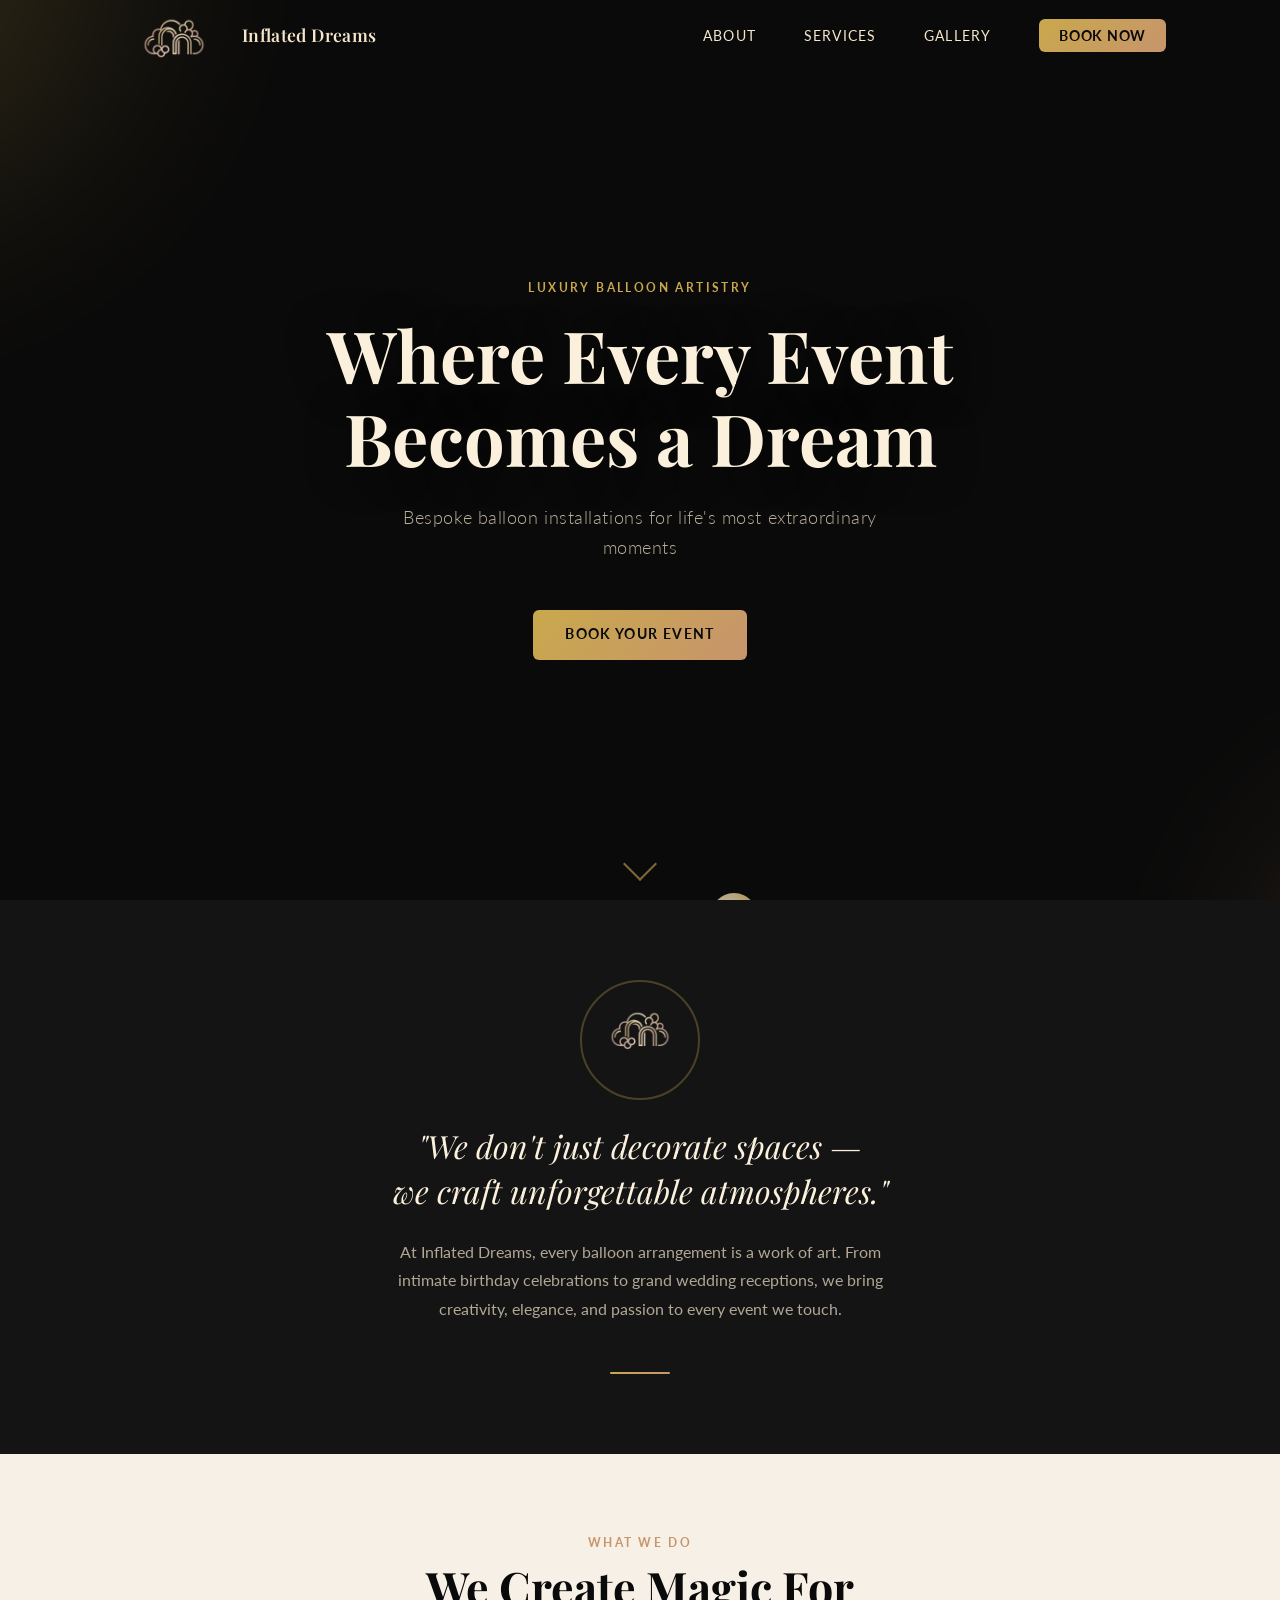
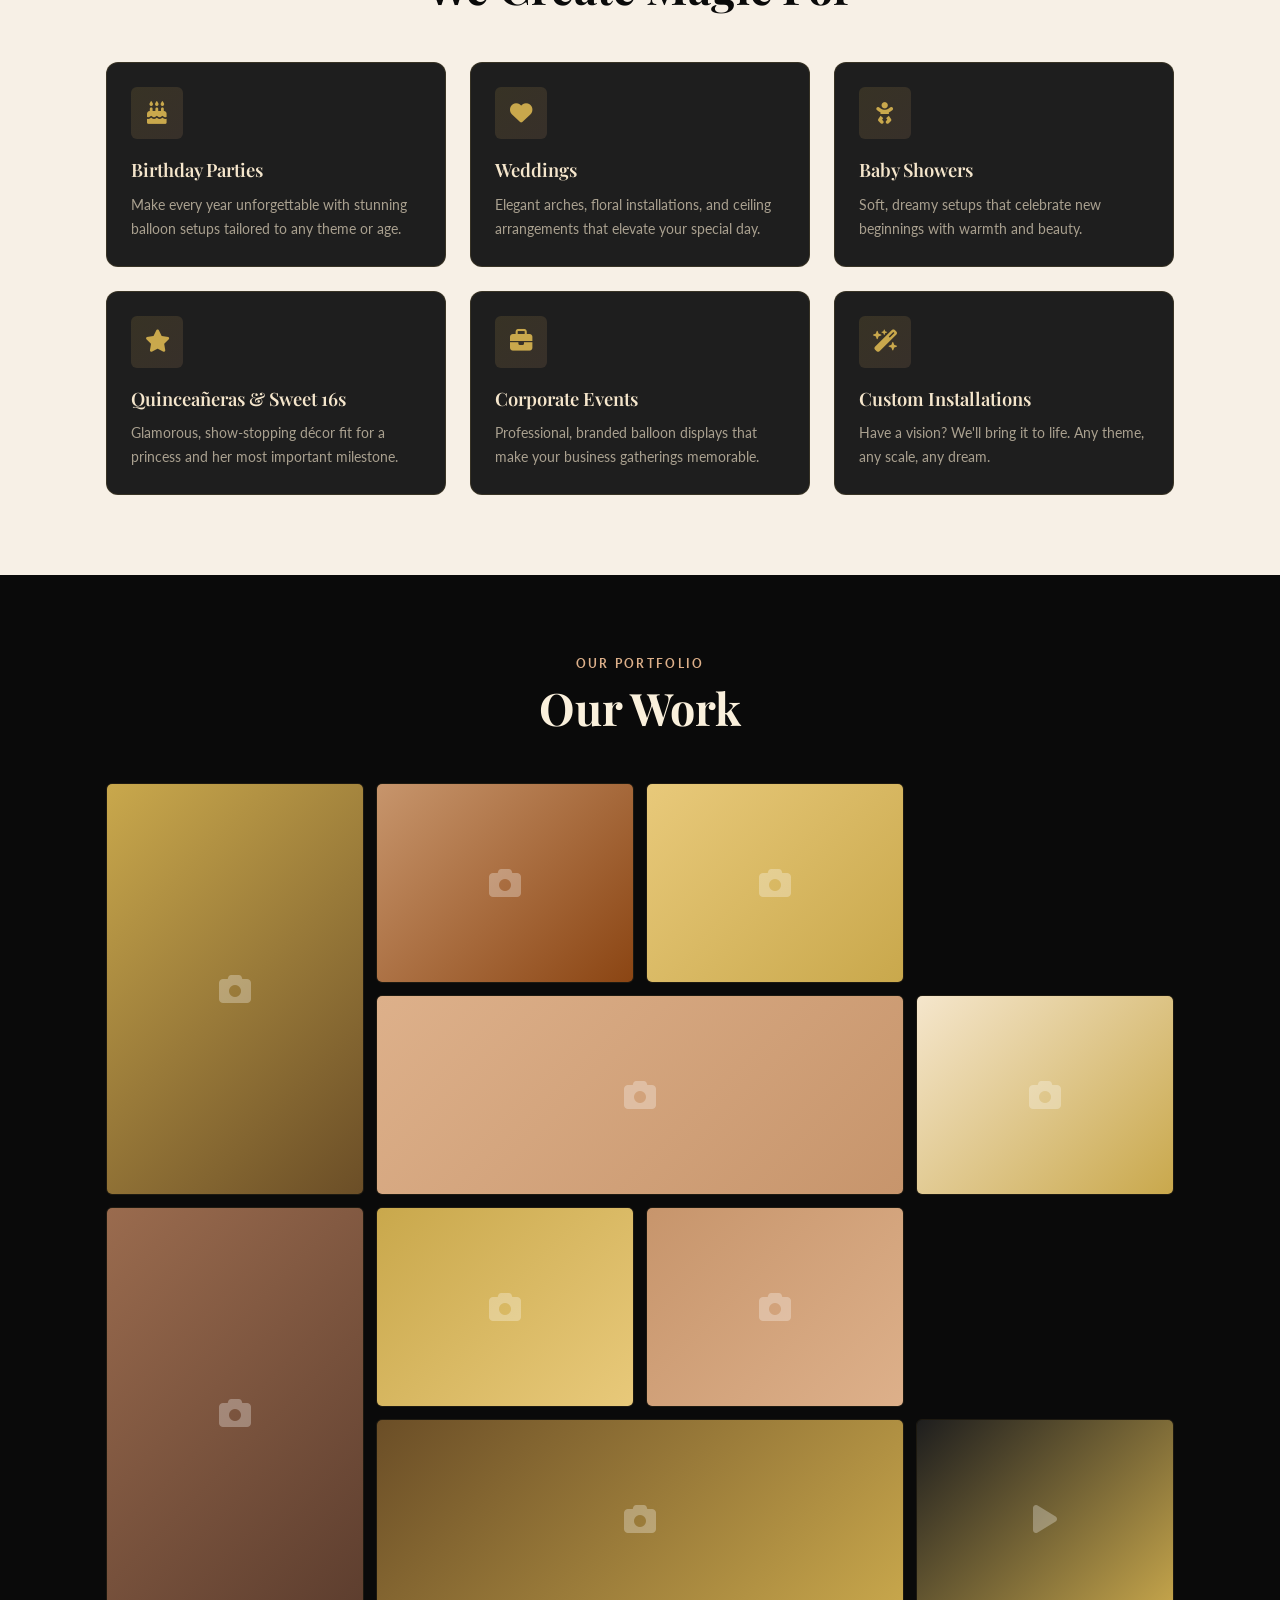
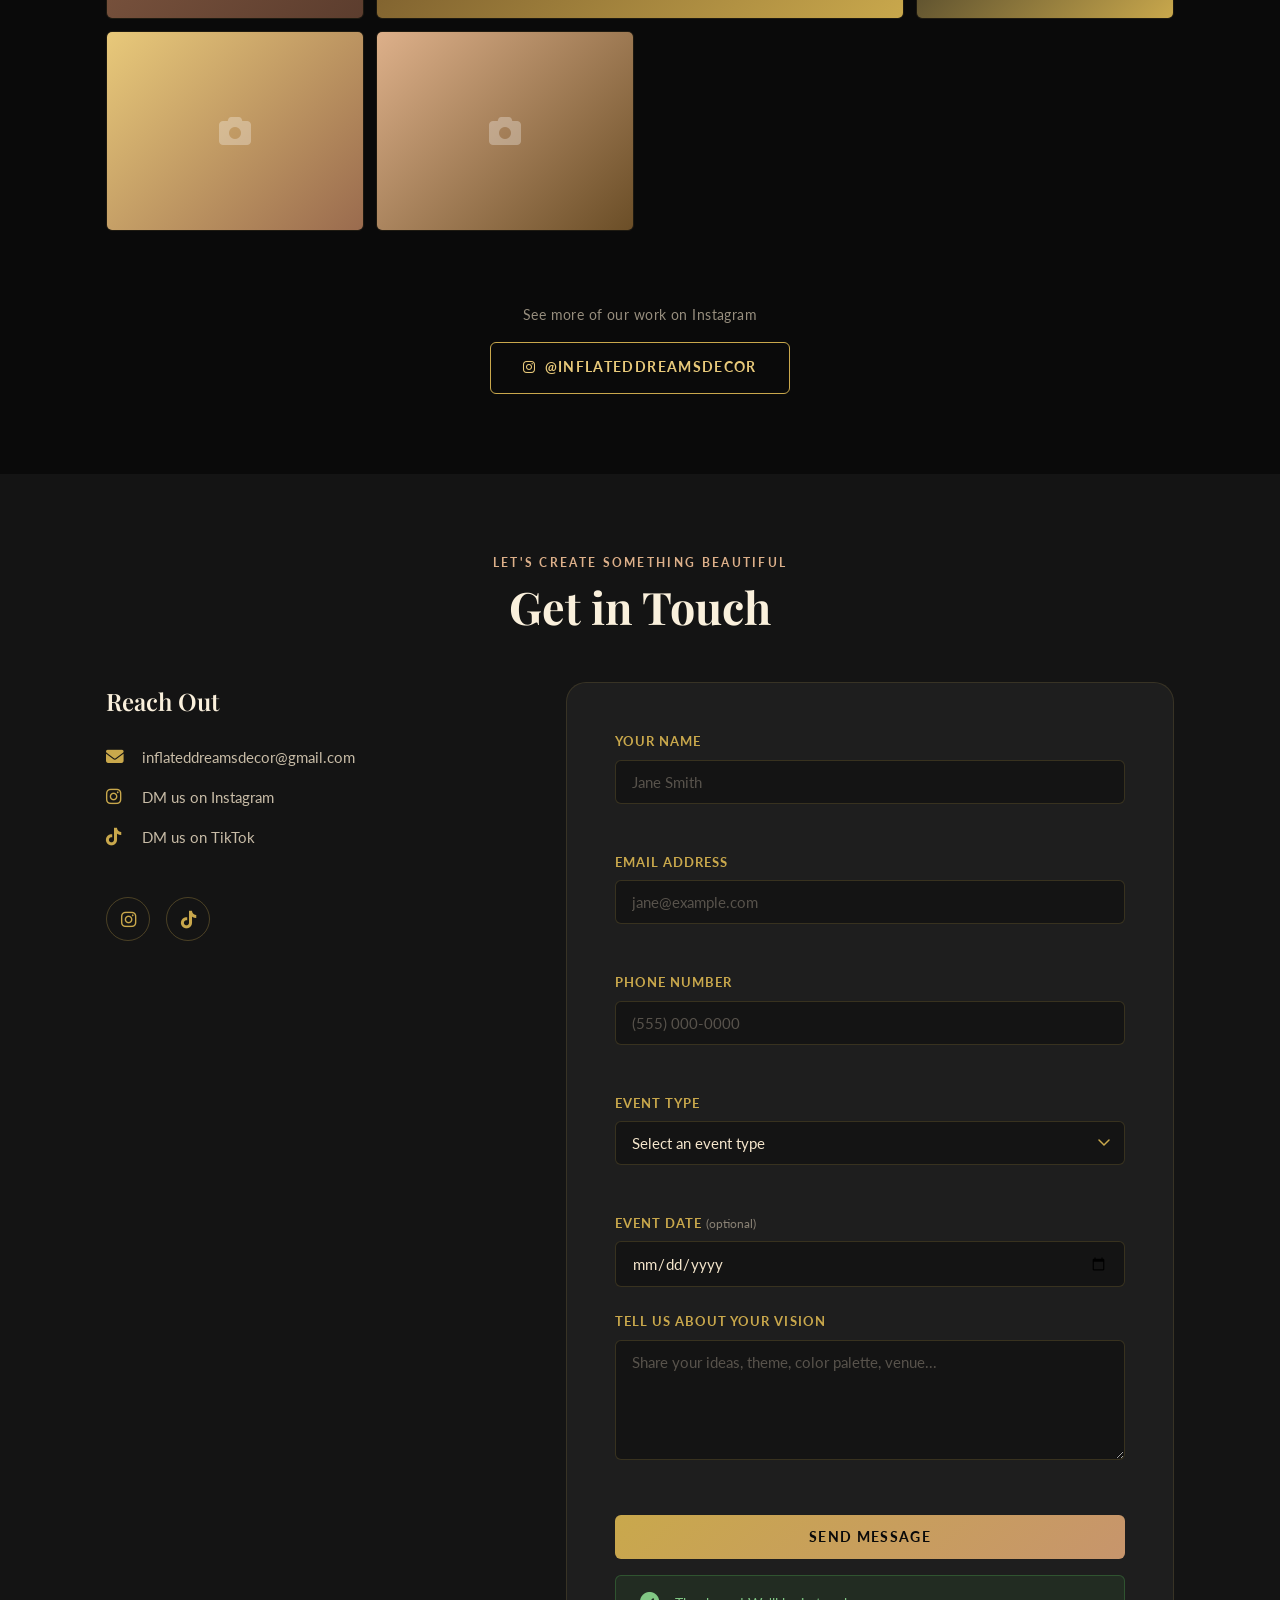
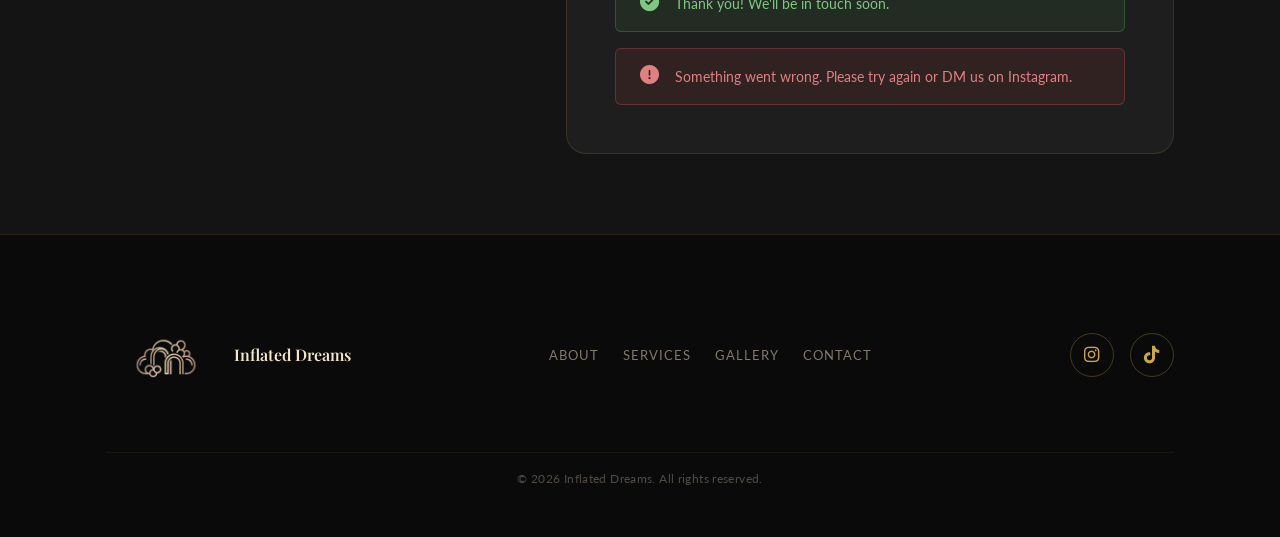
==== index.html @ 453d3d03 "inital commit" ====
<!DOCTYPE html>
<html lang="en">
<head>
  <meta charset="UTF-8" />
  <meta name="viewport" content="width=device-width, initial-scale=1.0" />
  <meta name="description" content="Inflated Dreams — Luxury balloon decorations for birthdays, weddings, baby showers, quinceañeras, and corporate events." />
  <title>Inflated Dreams | Luxury Balloon Decorations</title>

  <link rel="preconnect" href="https://fonts.googleapis.com" />
  <link rel="preconnect" href="https://fonts.gstatic.com" crossorigin />
  <link href="https://fonts.googleapis.com/css2?family=Playfair+Display:ital,wght@0,400;0,600;0,700;1,400;1,600&family=Lato:wght@300;400;700&display=swap" rel="stylesheet" />
  <link rel="stylesheet" href="https://cdnjs.cloudflare.com/ajax/libs/font-awesome/6.5.0/css/all.min.css" />
  <link rel="stylesheet" href="css/styles.css" />
</head>
<body>

  <a href="#main-content" class="skip-link">Skip to main content</a>

  <!-- ==================== NAVIGATION ==================== -->
  <header class="site-header" id="site-header" role="banner">
    <nav class="nav-container" aria-label="Main navigation">
      <a href="#hero" class="nav-logo" aria-label="Inflated Dreams — Home">
        <img src="images/logo.png" alt="Inflated Dreams logo" class="nav-logo-img" />
        <span class="nav-logo-text">Inflated Dreams</span>
      </a>
      <ul class="nav-links" role="list">
        <li><a href="#about" class="nav-link">About</a></li>
        <li><a href="#services" class="nav-link">Services</a></li>
        <li><a href="#gallery" class="nav-link">Gallery</a></li>
        <li><a href="#contact" class="nav-link nav-link--cta">Book Now</a></li>
      </ul>
      <button class="nav-hamburger" aria-label="Open menu" aria-expanded="false" aria-controls="mobile-menu">
        <span class="hamburger-line"></span>
        <span class="hamburger-line"></span>
        <span class="hamburger-line"></span>
      </button>
    </nav>

  </header>

  <main id="main-content">

    <!-- ==================== HERO ==================== -->
    <section class="hero" id="hero" aria-label="Welcome to Inflated Dreams">
      <div class="hero-parallax-layer" aria-hidden="true">
        <div class="hero-glow hero-glow--gold"></div>
        <div class="hero-glow hero-glow--rose"></div>
      </div>

      <div class="balloons-container" aria-hidden="true">
        <div class="balloon balloon--1">
          <svg viewBox="0 0 60 80" xmlns="http://www.w3.org/2000/svg" aria-hidden="true">
            <ellipse cx="30" cy="30" rx="26" ry="30" fill="url(#b1)" opacity="0.85"/>
            <path d="M30 60 Q32 68 30 76" stroke="#C9A84C" stroke-width="1.5" fill="none"/>
            <circle cx="30" cy="76" r="2" fill="#C9A84C" opacity="0.6"/>
            <defs><radialGradient id="b1" cx="35%" cy="30%"><stop offset="0%" stop-color="#E8C97A"/><stop offset="100%" stop-color="#C9A84C"/></radialGradient></defs>
          </svg>
        </div>
        <div class="balloon balloon--2">
          <svg viewBox="0 0 60 80" xmlns="http://www.w3.org/2000/svg" aria-hidden="true">
            <ellipse cx="30" cy="30" rx="26" ry="30" fill="url(#b2)" opacity="0.8"/>
            <path d="M30 60 Q32 68 30 76" stroke="#C7956C" stroke-width="1.5" fill="none"/>
            <circle cx="30" cy="76" r="2" fill="#C7956C" opacity="0.6"/>
            <defs><radialGradient id="b2" cx="35%" cy="30%"><stop offset="0%" stop-color="#DDB08A"/><stop offset="100%" stop-color="#C7956C"/></radialGradient></defs>
          </svg>
        </div>
        <div class="balloon balloon--3">
          <svg viewBox="0 0 60 80" xmlns="http://www.w3.org/2000/svg" aria-hidden="true">
            <ellipse cx="30" cy="30" rx="26" ry="30" fill="url(#b3)" opacity="0.75"/>
            <path d="M30 60 Q32 68 30 76" stroke="#F5E6CC" stroke-width="1.5" fill="none"/>
            <circle cx="30" cy="76" r="2" fill="#F5E6CC" opacity="0.6"/>
            <defs><radialGradient id="b3" cx="35%" cy="30%"><stop offset="0%" stop-color="#FAF0DC"/><stop offset="100%" stop-color="#E8C97A"/></radialGradient></defs>
          </svg>
        </div>
        <div class="balloon balloon--4">
          <svg viewBox="0 0 60 80" xmlns="http://www.w3.org/2000/svg" aria-hidden="true">
            <ellipse cx="30" cy="30" rx="26" ry="30" fill="url(#b4)" opacity="0.7"/>
            <path d="M30 60 Q32 68 30 76" stroke="#C9A84C" stroke-width="1.5" fill="none"/>
            <circle cx="30" cy="76" r="2" fill="#C9A84C" opacity="0.6"/>
            <defs><radialGradient id="b4" cx="35%" cy="30%"><stop offset="0%" stop-color="#C7956C"/><stop offset="100%" stop-color="#9A6B4E"/></radialGradient></defs>
          </svg>
        </div>
        <div class="balloon balloon--5">
          <svg viewBox="0 0 60 80" xmlns="http://www.w3.org/2000/svg" aria-hidden="true">
            <ellipse cx="30" cy="30" rx="26" ry="30" fill="url(#b5)" opacity="0.8"/>
            <path d="M30 60 Q32 68 30 76" stroke="#E8C97A" stroke-width="1.5" fill="none"/>
            <circle cx="30" cy="76" r="2" fill="#E8C97A" opacity="0.6"/>
            <defs><radialGradient id="b5" cx="35%" cy="30%"><stop offset="0%" stop-color="#F5E6CC"/><stop offset="100%" stop-color="#C9A84C"/></radialGradient></defs>
          </svg>
        </div>
      </div>

      <div class="hero-content">
        <p class="hero-eyebrow animate-on-scroll">Luxury Balloon Artistry</p>
        <h1 class="hero-headline animate-on-scroll">Where Every Event<br/>Becomes a Dream</h1>
        <p class="hero-subheadline animate-on-scroll">Bespoke balloon installations for life's most extraordinary moments</p>
        <a href="#contact" class="btn btn--primary animate-on-scroll">Book Your Event</a>
      </div>

      <div class="hero-scroll-indicator" aria-hidden="true">
        <div class="scroll-chevron"></div>
      </div>
    </section>

    <!-- ==================== ABOUT ==================== -->
    <section class="about" id="about" aria-label="About Inflated Dreams">
      <div class="container">
        <div class="about-logo-mark animate-on-scroll">
          <img src="images/logo.png" alt="Inflated Dreams logo mark" />
        </div>
        <p class="about-tagline animate-on-scroll">"We don't just decorate spaces —<br/>we craft unforgettable atmospheres."</p>
        <p class="about-description animate-on-scroll">
          At Inflated Dreams, every balloon arrangement is a work of art. From intimate birthday celebrations to grand wedding receptions, we bring creativity, elegance, and passion to every event we touch.
        </p>
        <div class="about-divider" aria-hidden="true"></div>
      </div>
    </section>

    <!-- ==================== SERVICES ==================== -->
    <section class="services" id="services" aria-label="Our services">
      <div class="container">
        <div class="section-header animate-on-scroll">
          <p class="section-eyebrow">What We Do</p>
          <h2 class="section-title">We Create Magic For</h2>
        </div>
        <div class="services-grid">
          <article class="service-card animate-on-scroll" style="--delay: 0ms">
            <div class="service-card-icon" aria-hidden="true">
              <i class="fa-solid fa-cake-candles"></i>
            </div>
            <h3 class="service-card-title">Birthday Parties</h3>
            <p class="service-card-desc">Make every year unforgettable with stunning balloon setups tailored to any theme or age.</p>
          </article>
          <article class="service-card animate-on-scroll" style="--delay: 80ms">
            <div class="service-card-icon" aria-hidden="true">
              <i class="fa-solid fa-heart"></i>
            </div>
            <h3 class="service-card-title">Weddings</h3>
            <p class="service-card-desc">Elegant arches, floral installations, and ceiling arrangements that elevate your special day.</p>
          </article>
          <article class="service-card animate-on-scroll" style="--delay: 160ms">
            <div class="service-card-icon" aria-hidden="true">
              <i class="fa-solid fa-baby"></i>
            </div>
            <h3 class="service-card-title">Baby Showers</h3>
            <p class="service-card-desc">Soft, dreamy setups that celebrate new beginnings with warmth and beauty.</p>
          </article>
          <article class="service-card animate-on-scroll" style="--delay: 240ms">
            <div class="service-card-icon" aria-hidden="true">
              <i class="fa-solid fa-star"></i>
            </div>
            <h3 class="service-card-title">Quinceañeras & Sweet 16s</h3>
            <p class="service-card-desc">Glamorous, show-stopping décor fit for a princess and her most important milestone.</p>
          </article>
          <article class="service-card animate-on-scroll" style="--delay: 320ms">
            <div class="service-card-icon" aria-hidden="true">
              <i class="fa-solid fa-briefcase"></i>
            </div>
            <h3 class="service-card-title">Corporate Events</h3>
            <p class="service-card-desc">Professional, branded balloon displays that make your business gatherings memorable.</p>
          </article>
          <article class="service-card animate-on-scroll" style="--delay: 400ms">
            <div class="service-card-icon" aria-hidden="true">
              <i class="fa-solid fa-wand-magic-sparkles"></i>
            </div>
            <h3 class="service-card-title">Custom Installations</h3>
            <p class="service-card-desc">Have a vision? We'll bring it to life. Any theme, any scale, any dream.</p>
          </article>
        </div>
      </div>
    </section>

    <!-- ==================== GALLERY ==================== -->
    <section class="gallery" id="gallery" aria-label="Our work gallery">
      <div class="container">
        <div class="section-header animate-on-scroll">
          <p class="section-eyebrow section-eyebrow--light">Our Portfolio</p>
          <h2 class="section-title section-title--light">Our Work</h2>
        </div>
        <div class="gallery-grid" role="list" aria-label="Gallery of our work">

          <button class="gallery-item gallery-item--tall" role="listitem" aria-label="Gallery photo 1" data-index="0">
            <div class="gallery-placeholder" style="--ph-color1: #C9A84C; --ph-color2: #6B4E27;">
              <i class="fa-solid fa-camera" aria-hidden="true"></i>
            </div>
          </button>

          <button class="gallery-item" role="listitem" aria-label="Gallery photo 2" data-index="1">
            <div class="gallery-placeholder" style="--ph-color1: #C7956C; --ph-color2: #8B4513;">
              <i class="fa-solid fa-camera" aria-hidden="true"></i>
            </div>
          </button>

          <button class="gallery-item" role="listitem" aria-label="Gallery photo 3" data-index="2">
            <div class="gallery-placeholder" style="--ph-color1: #E8C97A; --ph-color2: #C9A84C;">
              <i class="fa-solid fa-camera" aria-hidden="true"></i>
            </div>
          </button>

          <button class="gallery-item gallery-item--wide" role="listitem" aria-label="Gallery photo 4" data-index="3">
            <div class="gallery-placeholder" style="--ph-color1: #DDB08A; --ph-color2: #C7956C;">
              <i class="fa-solid fa-camera" aria-hidden="true"></i>
            </div>
          </button>

          <button class="gallery-item" role="listitem" aria-label="Gallery photo 5" data-index="4">
            <div class="gallery-placeholder" style="--ph-color1: #F5E6CC; --ph-color2: #C9A84C;">
              <i class="fa-solid fa-camera" aria-hidden="true"></i>
            </div>
          </button>

          <button class="gallery-item gallery-item--tall" role="listitem" aria-label="Gallery photo 6" data-index="5">
            <div class="gallery-placeholder" style="--ph-color1: #9A6B4E; --ph-color2: #5C3D2E;">
              <i class="fa-solid fa-camera" aria-hidden="true"></i>
            </div>
          </button>

          <button class="gallery-item" role="listitem" aria-label="Gallery photo 7" data-index="6">
            <div class="gallery-placeholder" style="--ph-color1: #C9A84C; --ph-color2: #E8C97A;">
              <i class="fa-solid fa-camera" aria-hidden="true"></i>
            </div>
          </button>

          <button class="gallery-item" role="listitem" aria-label="Gallery photo 8" data-index="7">
            <div class="gallery-placeholder" style="--ph-color1: #C7956C; --ph-color2: #DDB08A;">
              <i class="fa-solid fa-camera" aria-hidden="true"></i>
            </div>
          </button>

          <button class="gallery-item gallery-item--wide" role="listitem" aria-label="Gallery photo 9" data-index="8">
            <div class="gallery-placeholder" style="--ph-color1: #6B4E27; --ph-color2: #C9A84C;">
              <i class="fa-solid fa-camera" aria-hidden="true"></i>
            </div>
          </button>

          <button class="gallery-item" role="listitem" aria-label="Gallery video 10" data-index="9" data-type="video">
            <div class="gallery-placeholder" style="--ph-color1: #1E1E1E; --ph-color2: #C9A84C;">
              <i class="fa-solid fa-play" aria-hidden="true"></i>
            </div>
          </button>

          <button class="gallery-item" role="listitem" aria-label="Gallery photo 11" data-index="10">
            <div class="gallery-placeholder" style="--ph-color1: #E8C97A; --ph-color2: #9A6B4E;">
              <i class="fa-solid fa-camera" aria-hidden="true"></i>
            </div>
          </button>

          <button class="gallery-item" role="listitem" aria-label="Gallery photo 12" data-index="11">
            <div class="gallery-placeholder" style="--ph-color1: #DDB08A; --ph-color2: #6B4E27;">
              <i class="fa-solid fa-camera" aria-hidden="true"></i>
            </div>
          </button>

        </div>

        <div class="gallery-cta animate-on-scroll">
          <p class="gallery-cta-text">See more of our work on Instagram</p>
          <a href="https://instagram.com/inflateddreamssss9" target="_blank" rel="noopener noreferrer" class="btn btn--outline">
            <i class="fa-brands fa-instagram" aria-hidden="true"></i>
            @inflateddreamsdecor
          </a>
        </div>
      </div>
    </section>

    <!-- ==================== CONTACT ==================== -->
    <section class="contact" id="contact" aria-label="Contact us">
      <div class="container">
        <div class="section-header animate-on-scroll">
          <p class="section-eyebrow section-eyebrow--light">Let's Create Something Beautiful</p>
          <h2 class="section-title section-title--light">Get in Touch</h2>
        </div>

        <div class="contact-grid">
          <div class="contact-info animate-on-scroll">
            <h3 class="contact-info-title">Reach Out</h3>
            <ul class="contact-info-list" role="list">
              <li class="contact-info-item">
                <i class="fa-solid fa-envelope" aria-hidden="true"></i>
                <a href="mailto:inflateddreamsdecor@gmail.com" class="contact-info-link">inflateddreamsdecor@gmail.com</a>
              </li>
              <li class="contact-info-item">
                <i class="fa-brands fa-instagram" aria-hidden="true"></i>
                <a href="https://instagram.com/inflateddreamssss9" target="_blank" rel="noopener noreferrer" class="contact-info-link">DM us on Instagram</a>
              </li>
              <li class="contact-info-item">
                <i class="fa-brands fa-tiktok" aria-hidden="true"></i>
                <a href="https://tiktok.com/@inflateddreams6" target="_blank" rel="noopener noreferrer" class="contact-info-link">DM us on TikTok</a>
              </li>
            </ul>
            <div class="contact-social">
              <a href="https://instagram.com/inflateddreamssss9" target="_blank" rel="noopener noreferrer" class="social-icon-link" aria-label="Follow us on Instagram">
                <i class="fa-brands fa-instagram"></i>
              </a>
              <a href="https://tiktok.com/@inflateddreams6" target="_blank" rel="noopener noreferrer" class="social-icon-link" aria-label="Follow us on TikTok">
                <i class="fa-brands fa-tiktok"></i>
              </a>
            </div>
          </div>

          <div class="contact-form-wrapper animate-on-scroll">
            <form class="contact-form" id="contact-form" novalidate>
              <input type="hidden" name="access_key" value="03870a8d-d402-4569-b078-9f574341c711" />
              <input type="hidden" name="subject" value="New Booking Inquiry — Inflated Dreams" />
              <input type="checkbox" name="botcheck" style="display:none;" />

              <div class="form-group">
                <label for="name" class="form-label">Your Name</label>
                <input type="text" id="name" name="name" class="form-input" placeholder="Jane Smith" required autocomplete="name" />
                <span class="form-error" role="alert"></span>
              </div>

              <div class="form-group">
                <label for="email" class="form-label">Email Address</label>
                <input type="email" id="email" name="email" class="form-input" placeholder="jane@example.com" required autocomplete="email" />
                <span class="form-error" role="alert"></span>
              </div>

              <div class="form-group">
                <label for="phone" class="form-label">Phone Number</label>
                <input type="tel" id="phone" name="phone" class="form-input" placeholder="(555) 000-0000" required autocomplete="tel" inputmode="numeric" />
                <span class="form-error" role="alert"></span>
              </div>

              <div class="form-group">
                <label for="event-type" class="form-label">Event Type</label>
                <select id="event-type" name="event_type" class="form-input form-select" required>
                  <option value="" disabled selected>Select an event type</option>
                  <option value="Birthday Party">Birthday Party</option>
                  <option value="Wedding">Wedding</option>
                  <option value="Baby Shower">Baby Shower</option>
                  <option value="Quinceañera / Sweet 16">Quinceañera / Sweet 16</option>
                  <option value="Corporate Event">Corporate Event</option>
                  <option value="Custom Installation">Custom Installation</option>
                  <option value="Other">Other</option>
                </select>
                <span class="form-error" role="alert"></span>
              </div>

              <div class="form-group">
                <label for="event-date" class="form-label">Event Date <span class="form-label-optional">(optional)</span></label>
                <input type="date" id="event-date" name="event_date" class="form-input" />
              </div>

              <div class="form-group">
                <label for="message" class="form-label">Tell Us About Your Vision</label>
                <textarea id="message" name="message" class="form-input form-textarea" placeholder="Share your ideas, theme, color palette, venue..." required rows="5"></textarea>
                <span class="form-error" role="alert"></span>
              </div>

              <button type="submit" class="btn btn--primary btn--full" id="form-submit">
                <span class="btn-text">Send Message</span>
                <span class="btn-loading" aria-hidden="true">
                  <i class="fa-solid fa-circle-notch fa-spin"></i> Sending...
                </span>
              </button>

              <div class="form-success" id="form-success" role="alert" aria-live="polite" hidden>
                <i class="fa-solid fa-circle-check" aria-hidden="true"></i>
                <p>Thank you! We'll be in touch soon.</p>
              </div>
              <div class="form-error-msg" id="form-error-msg" role="alert" aria-live="polite" hidden>
                <i class="fa-solid fa-circle-exclamation" aria-hidden="true"></i>
                <p>Something went wrong. Please try again or DM us on Instagram.</p>
              </div>
            </form>
          </div>
        </div>
      </div>
    </section>

  </main>

  <!-- ==================== FOOTER ==================== -->
  <footer class="site-footer" role="contentinfo">
    <div class="container footer-inner">
      <a href="#hero" class="footer-logo" aria-label="Back to top — Inflated Dreams">
        <img src="images/logo.png" alt="Inflated Dreams" class="footer-logo-img" />
        <span class="footer-logo-text">Inflated Dreams</span>
      </a>
      <nav class="footer-nav" aria-label="Footer navigation">
        <a href="#about" class="footer-nav-link">About</a>
        <a href="#services" class="footer-nav-link">Services</a>
        <a href="#gallery" class="footer-nav-link">Gallery</a>
        <a href="#contact" class="footer-nav-link">Contact</a>
      </nav>
      <div class="footer-social">
        <a href="https://instagram.com/inflateddreamssss9" target="_blank" rel="noopener noreferrer" class="social-icon-link" aria-label="Follow Inflated Dreams on Instagram">
          <i class="fa-brands fa-instagram"></i>
        </a>
        <a href="https://tiktok.com/@inflateddreams6" target="_blank" rel="noopener noreferrer" class="social-icon-link" aria-label="Follow Inflated Dreams on TikTok">
          <i class="fa-brands fa-tiktok"></i>
        </a>
      </div>
      <p class="footer-copy">&copy; <span id="footer-year">2026</span> Inflated Dreams. All rights reserved.</p>
    </div>
  </footer>

  <!-- Lightbox -->
  <div class="lightbox" id="lightbox" role="dialog" aria-modal="true" aria-label="Image lightbox" hidden>
    <button class="lightbox-close" id="lightbox-close" aria-label="Close lightbox">
      <i class="fa-solid fa-xmark"></i>
    </button>
    <div class="lightbox-content" id="lightbox-content"></div>
  </div>

  <div class="mobile-menu" id="mobile-menu" role="dialog" aria-label="Mobile navigation" aria-hidden="true">
    <button class="mobile-menu-close" aria-label="Close menu">
      <i class="fa-solid fa-xmark"></i>
    </button>
    <ul class="mobile-nav-links" role="list">
      <li><a href="#about" class="mobile-nav-link">About</a></li>
      <li><a href="#services" class="mobile-nav-link">Services</a></li>
      <li><a href="#gallery" class="mobile-nav-link">Gallery</a></li>
      <li><a href="#contact" class="mobile-nav-link">Book Now</a></li>
    </ul>
    <div class="mobile-social">
      <a href="https://instagram.com/inflateddreamssss9" target="_blank" rel="noopener noreferrer" aria-label="Instagram">
        <i class="fa-brands fa-instagram"></i>
      </a>
      <a href="https://tiktok.com/@inflateddreams6" target="_blank" rel="noopener noreferrer" aria-label="TikTok">
        <i class="fa-brands fa-tiktok"></i>
      </a>
    </div>
  </div>

  <script src="js/main.js"></script>
</body>
</html>
---- css/styles.css ----
/* ============================================================
   INFLATED DREAMS — Main Stylesheet
   Mobile-first, luxury balloon decoration website
   ============================================================ */

/* ---- CSS Custom Properties (Design Tokens) ---- */
:root {
  --color-black:        #0A0A0A;
  --color-black-soft:   #141414;
  --color-gray-dark:    #1E1E1E;
  --color-gray-mid:     #2A2A2A;
  --color-gold:         #C9A84C;
  --color-gold-light:   #E8C97A;
  --color-gold-dark:    #9A7830;
  --color-rose-gold:    #C7956C;
  --color-rose-light:   #DDB08A;
  --color-champagne:    #F5E6CC;
  --color-champagne-soft: #FAF0DC;
  --color-white:        #FAF8F5;
  --color-services-bg:  #F7F0E6;

  --font-heading: 'Playfair Display', Georgia, serif;
  --font-body:    'Lato', 'Helvetica Neue', Arial, sans-serif;

  --transition-fast:  150ms ease;
  --transition-base:  300ms ease;
  --transition-slow:  600ms ease;

  --radius-sm:  6px;
  --radius-md:  12px;
  --radius-lg:  20px;

  --shadow-gold: 0 0 24px rgba(201, 168, 76, 0.3);
  --shadow-card: 0 4px 24px rgba(0,0,0,0.4);

  --header-height: 70px;

  --container-max: 1100px;
  --space-xs:  8px;
  --space-sm:  16px;
  --space-md:  24px;
  --space-lg:  48px;
  --space-xl:  80px;
  --space-2xl: 120px;
}

/* ---- Reset & Base ---- */
*, *::before, *::after {
  box-sizing: border-box;
  margin: 0;
  padding: 0;
}

html {
  scroll-behavior: smooth;
  font-size: 16px;
  -webkit-text-size-adjust: 100%;
}

body {
  font-family: var(--font-body);
  background-color: var(--color-black);
  color: var(--color-champagne);
  line-height: 1.6;
  overflow-x: hidden;
}

body.nav-open {
  overflow: hidden;
}

img, video {
  max-width: 100%;
  height: auto;
  display: block;
}

a {
  color: inherit;
  text-decoration: none;
}

ul, ol {
  list-style: none;
}

button {
  cursor: pointer;
  border: none;
  background: none;
  font-family: inherit;
}

input, select, textarea {
  font-family: inherit;
  font-size: inherit;
}

/* ---- Skip Link (Accessibility) ---- */
.skip-link {
  position: absolute;
  top: -100%;
  left: var(--space-sm);
  background: var(--color-gold);
  color: var(--color-black);
  padding: var(--space-xs) var(--space-sm);
  font-weight: 700;
  border-radius: var(--radius-sm);
  z-index: 9999;
  transition: top var(--transition-fast);
}

.skip-link:focus {
  top: var(--space-sm);
}

/* ---- Container ---- */
.container {
  width: 100%;
  max-width: var(--container-max);
  margin: 0 auto;
  padding: 0 var(--space-sm);
}

/* ---- Scroll Animation Setup ---- */
.animate-on-scroll {
  opacity: 0;
  transform: translateY(28px);
  transition: opacity 0.65s ease, transform 0.65s ease;
  transition-delay: var(--delay, 0ms);
}

.animate-on-scroll.visible {
  opacity: 1;
  transform: translateY(0);
}

@media (prefers-reduced-motion: reduce) {
  .animate-on-scroll {
    opacity: 1;
    transform: none;
    transition: none;
  }
  .balloon {
    animation: none !important;
  }
  .hero-parallax-layer {
    transform: none !important;
  }
  .scroll-chevron {
    animation: none !important;
  }
}

/* ============================================================
   NAVIGATION
   ============================================================ */
.site-header {
  position: fixed;
  top: 0;
  left: 0;
  right: 0;
  z-index: 1000;
  height: var(--header-height);
  transition: background-color var(--transition-base), backdrop-filter var(--transition-base), box-shadow var(--transition-base);
}

.site-header.scrolled {
  background-color: rgba(10, 10, 10, 0.95);
  backdrop-filter: blur(12px);
  -webkit-backdrop-filter: blur(12px);
  box-shadow: 0 1px 0 rgba(201, 168, 76, 0.2);
}

.nav-container {
  display: flex;
  align-items: center;
  justify-content: space-between;
  height: 100%;
  padding: 0 var(--space-sm);
  max-width: var(--container-max);
  margin: 0 auto;
}

.nav-logo {
  display: flex;
  align-items: center;
  gap: var(--space-xs);
  text-decoration: none;
}

.nav-logo-img {
  height: 120px;
  margin-top: 25px;
  width: auto;
  object-fit: contain;
}

.nav-logo-text {
  font-family: var(--font-heading);
  font-size: 1.1rem;
  font-weight: 600;
  color: var(--color-champagne);
  letter-spacing: 0.02em;
  display: none;
}

.nav-links {
  display: none;
  align-items: center;
  gap: var(--space-lg);
}

.nav-link {
  font-size: 0.9rem;
  font-weight: 400;
  letter-spacing: 0.08em;
  text-transform: uppercase;
  color: var(--color-champagne);
  position: relative;
  padding-bottom: 4px;
  transition: color var(--transition-fast);
}

.nav-link::after {
  content: '';
  position: absolute;
  bottom: 0;
  left: 0;
  width: 0;
  height: 1px;
  background: var(--color-gold);
  transition: width var(--transition-base);
}

.nav-link:hover,
.nav-link:focus-visible {
  color: var(--color-gold-light);
}

.nav-link:hover::after,
.nav-link:focus-visible::after {
  width: 100%;
}

.nav-link--cta {
  padding: 8px 20px;
  background: linear-gradient(135deg, var(--color-gold) 0%, var(--color-rose-gold) 100%);
  color: var(--color-black);
  border-radius: var(--radius-sm);
  font-weight: 700;
  letter-spacing: 0.05em;
  transition: opacity var(--transition-fast), transform var(--transition-fast);
}

.nav-link--cta::after {
  display: none;
}

.nav-link--cta:hover,
.nav-link--cta:focus-visible {
  color: var(--color-black);
  opacity: 0.9;
  transform: translateY(-1px);
}

/* Hamburger */
.nav-hamburger {
  display: flex;
  flex-direction: column;
  justify-content: center;
  gap: 5px;
  width: 40px;
  height: 40px;
  padding: 4px;
  border-radius: var(--radius-sm);
  transition: background-color var(--transition-fast);
}

.nav-hamburger:hover,
.nav-hamburger:focus-visible {
  background-color: rgba(201, 168, 76, 0.1);
}

.nav-hamburger:focus-visible {
  outline: 2px solid var(--color-gold);
  outline-offset: 2px;
}

.hamburger-line {
  display: block;
  width: 100%;
  height: 2px;
  background-color: var(--color-champagne);
  border-radius: 2px;
  transition: transform var(--transition-base), opacity var(--transition-base), background-color var(--transition-fast);
}

.nav-hamburger[aria-expanded="true"] .hamburger-line:nth-child(1) {
  transform: translateY(7px) rotate(45deg);
}

.nav-hamburger[aria-expanded="true"] .hamburger-line:nth-child(2) {
  opacity: 0;
}

.nav-hamburger[aria-expanded="true"] .hamburger-line:nth-child(3) {
  transform: translateY(-7px) rotate(-45deg);
}

/* Mobile Menu Overlay */
.mobile-menu {
  position: fixed;
  inset: 0;
  background-color: var(--color-black);
  z-index: 1001;
  display: flex;
  flex-direction: column;
  align-items: center;
  justify-content: center;
  gap: var(--space-lg);
  overflow-y: auto;
  padding: 80px var(--space-md) var(--space-lg);
  opacity: 0;
  pointer-events: none;
  transition: opacity var(--transition-base);
}

.mobile-menu.is-open {
  opacity: 1;
  pointer-events: all;
}

.mobile-menu-close {
  position: absolute;
  top: var(--space-sm);
  right: var(--space-sm);
  width: 44px;
  height: 44px;
  display: flex;
  align-items: center;
  justify-content: center;
  font-size: 1.5rem;
  color: var(--color-champagne);
  border-radius: var(--radius-sm);
  transition: color var(--transition-fast);
}

.mobile-menu-close:hover,
.mobile-menu-close:focus-visible {
  color: var(--color-gold);
  outline: 2px solid var(--color-gold);
  outline-offset: 2px;
}

.mobile-nav-links {
  display: flex;
  flex-direction: column;
  align-items: center;
  gap: var(--space-md);
}

.mobile-nav-link {
  font-family: var(--font-heading);
  font-size: 2rem;
  font-weight: 600;
  color: var(--color-champagne);
  letter-spacing: 0.04em;
  transition: color var(--transition-fast);
}

.mobile-nav-link:hover,
.mobile-nav-link:focus-visible {
  color: var(--color-gold-light);
  outline: none;
}

.mobile-social {
  display: flex;
  gap: var(--space-md);
  font-size: 1.5rem;
}

.mobile-social a {
  color: var(--color-champagne);
  transition: color var(--transition-fast);
}

.mobile-social a:hover,
.mobile-social a:focus-visible {
  color: var(--color-gold);
  outline: 2px solid var(--color-gold);
  outline-offset: 4px;
  border-radius: 4px;
}

/* Focus visible global */
*:focus-visible {
  outline: 2px solid var(--color-gold);
  outline-offset: 3px;
}

/* Desktop Nav */
@media (min-width: 768px) {
  .nav-container {
    padding: 0 var(--space-md);
  }

  .nav-logo-text {
    display: block;
  }

  .nav-links {
    display: flex;
  }

  .nav-hamburger {
    display: none;
  }
}

/* ============================================================
   HERO SECTION
   ============================================================ */
.hero {
  position: relative;
  min-height: 100dvh;
  display: flex;
  align-items: center;
  justify-content: center;
  overflow: hidden;
  background-color: var(--color-black);
}

.hero-parallax-layer {
  position: absolute;
  inset: -20%;
  z-index: 0;
  pointer-events: none;
}

.hero-glow {
  position: absolute;
  border-radius: 50%;
  filter: blur(80px);
  opacity: 0.25;
}

.hero-glow--gold {
  width: 60vmax;
  height: 60vmax;
  top: -20%;
  left: -15%;
  background: radial-gradient(circle, var(--color-gold) 0%, transparent 70%);
}

.hero-glow--rose {
  width: 50vmax;
  height: 50vmax;
  bottom: -20%;
  right: -15%;
  background: radial-gradient(circle, var(--color-rose-gold) 0%, transparent 70%);
}

/* Floating Balloons */
.balloons-container {
  position: absolute;
  inset: 0;
  z-index: 1;
  pointer-events: none;
  overflow: hidden;
}

.balloon {
  position: absolute;
  animation: floatUp linear infinite;
}

.balloon svg {
  width: 100%;
  height: 100%;
}

.balloon--1 { width: 50px; bottom: -80px; left: 8%; animation-duration: 14s; animation-delay: 0s; }
.balloon--2 { width: 38px; bottom: -80px; left: 25%; animation-duration: 18s; animation-delay: 3s; }
.balloon--3 { width: 60px; bottom: -80px; left: 55%; animation-duration: 12s; animation-delay: 6s; }
.balloon--4 { width: 44px; bottom: -80px; left: 72%; animation-duration: 16s; animation-delay: 1.5s; }
.balloon--5 { width: 32px; bottom: -80px; left: 88%; animation-duration: 20s; animation-delay: 9s; }

@keyframes floatUp {
  0%   { transform: translateY(0) rotate(0deg);  opacity: 0; }
  5%   { opacity: 1; }
  90%  { opacity: 0.6; }
  100% { transform: translateY(-110vh) rotate(8deg); opacity: 0; }
}

/* Hero Content */
.hero-content {
  position: relative;
  z-index: 2;
  text-align: center;
  padding: calc(var(--header-height) + var(--space-lg)) var(--space-sm) var(--space-xl);
  max-width: 700px;
  margin: 0 auto;
}

.hero-eyebrow {
  font-size: 0.75rem;
  letter-spacing: 0.2em;
  text-transform: uppercase;
  color: var(--color-gold);
  font-weight: 700;
  margin-bottom: var(--space-sm);
}

.hero-headline {
  font-family: var(--font-heading);
  font-size: clamp(2.4rem, 8vw, 4.5rem);
  font-weight: 700;
  line-height: 1.15;
  color: var(--color-champagne-soft);
  margin-bottom: var(--space-md);
  text-shadow: 0 2px 40px rgba(0,0,0,0.5);
}

.hero-subheadline {
  font-size: clamp(0.95rem, 2.5vw, 1.15rem);
  color: rgba(245, 230, 204, 0.75);
  font-weight: 300;
  letter-spacing: 0.03em;
  margin-bottom: var(--space-lg);
  max-width: 480px;
  margin-left: auto;
  margin-right: auto;
}

/* Scroll Indicator */
.hero-scroll-indicator {
  position: absolute;
  bottom: var(--space-md);
  left: 50%;
  transform: translateX(-50%);
  z-index: 2;
}

.scroll-chevron {
  width: 24px;
  height: 24px;
  border-right: 2px solid var(--color-gold);
  border-bottom: 2px solid var(--color-gold);
  transform: rotate(45deg);
  animation: bounceDown 1.8s ease-in-out infinite;
  opacity: 0.6;
}

@keyframes bounceDown {
  0%, 100% { transform: rotate(45deg) translateY(0); opacity: 0.6; }
  50%       { transform: rotate(45deg) translateY(6px); opacity: 1; }
}

/* ============================================================
   BUTTONS
   ============================================================ */
.btn {
  display: inline-flex;
  align-items: center;
  justify-content: center;
  gap: var(--space-xs);
  padding: 14px 32px;
  border-radius: var(--radius-sm);
  font-family: var(--font-body);
  font-size: 0.85rem;
  font-weight: 700;
  letter-spacing: 0.1em;
  text-transform: uppercase;
  cursor: pointer;
  transition: transform var(--transition-fast), box-shadow var(--transition-fast), opacity var(--transition-fast);
  border: none;
  text-decoration: none;
}

.btn:focus-visible {
  outline: 2px solid var(--color-gold);
  outline-offset: 3px;
}

.btn--primary {
  background: linear-gradient(135deg, var(--color-gold) 0%, var(--color-rose-gold) 100%);
  color: var(--color-black);
}

.btn--primary:hover {
  transform: translateY(-2px);
  box-shadow: 0 8px 30px rgba(201, 168, 76, 0.4);
}

.btn--primary:active {
  transform: translateY(0);
}

.btn--outline {
  background: transparent;
  color: var(--color-gold-light);
  border: 1.5px solid var(--color-gold);
}

.btn--outline:hover,
.btn--outline:focus-visible {
  background: rgba(201, 168, 76, 0.1);
  transform: translateY(-2px);
}

.btn--full {
  width: 100%;
}

/* ============================================================
   SECTION SHARED STYLES
   ============================================================ */
.section-header {
  text-align: center;
  margin-bottom: var(--space-lg);
}

.section-eyebrow {
  font-size: 0.72rem;
  letter-spacing: 0.2em;
  text-transform: uppercase;
  font-weight: 700;
  color: var(--color-gold);
  margin-bottom: var(--space-xs);
}

.section-eyebrow--light {
  color: var(--color-rose-light);
}

.section-title {
  font-family: var(--font-heading);
  font-size: clamp(1.8rem, 5vw, 2.8rem);
  font-weight: 700;
  color: var(--color-black-soft);
  line-height: 1.2;
}

.section-title--light {
  color: var(--color-champagne-soft);
}

/* ============================================================
   ABOUT SECTION
   ============================================================ */
.about {
  background-color: var(--color-black-soft);
  padding: var(--space-xl) 0;
  text-align: center;
}

.about-logo-mark {
  margin: 0 auto var(--space-md);
  width: 120px;
  height: 120px;
  border-radius: 50%;
  overflow: hidden;
  border: 2px solid rgba(201, 168, 76, 0.3);
}

.about-logo-mark img {
  width: 100%;
  height: 100%;
  object-fit: cover;
}

.about-tagline {
  font-family: var(--font-heading);
  font-style: italic;
  font-size: clamp(1.3rem, 4vw, 2rem);
  color: var(--color-champagne-soft);
  line-height: 1.4;
  margin-bottom: var(--space-md);
  max-width: 600px;
  margin-left: auto;
  margin-right: auto;
}

.about-description {
  font-size: 1rem;
  color: rgba(245, 230, 204, 0.7);
  max-width: 540px;
  margin: 0 auto var(--space-lg);
  line-height: 1.8;
}

.about-divider {
  width: 60px;
  height: 2px;
  background: linear-gradient(90deg, var(--color-gold), var(--color-rose-gold));
  margin: 0 auto;
  border-radius: 2px;
}

/* ============================================================
   SERVICES SECTION
   ============================================================ */
.services {
  background-color: var(--color-services-bg);
  padding: var(--space-xl) 0;
}

.services .section-title {
  color: var(--color-black);
}

.services .section-eyebrow {
  color: var(--color-rose-gold);
}

.services-grid {
  display: grid;
  grid-template-columns: 1fr;
  gap: var(--space-sm);
}

.service-card {
  background-color: var(--color-gray-dark);
  border: 1px solid rgba(201, 168, 76, 0.15);
  border-radius: var(--radius-md);
  padding: var(--space-md);
  transition: transform var(--transition-base), border-color var(--transition-base), box-shadow var(--transition-base);
}

.service-card:hover {
  transform: translateY(-4px);
  border-color: var(--color-gold);
  box-shadow: var(--shadow-gold);
}

.service-card-icon {
  width: 52px;
  height: 52px;
  background: linear-gradient(135deg, rgba(201, 168, 76, 0.15) 0%, rgba(199, 149, 108, 0.15) 100%);
  border-radius: var(--radius-sm);
  display: flex;
  align-items: center;
  justify-content: center;
  font-size: 1.4rem;
  color: var(--color-gold);
  margin-bottom: var(--space-sm);
}

.service-card-title {
  font-family: var(--font-heading);
  font-size: 1.15rem;
  font-weight: 600;
  color: var(--color-champagne);
  margin-bottom: var(--space-xs);
}

.service-card-desc {
  font-size: 0.9rem;
  color: rgba(245, 230, 204, 0.65);
  line-height: 1.7;
}

@media (min-width: 480px) {
  .services-grid {
    grid-template-columns: repeat(2, 1fr);
  }
}

@media (min-width: 900px) {
  .services-grid {
    grid-template-columns: repeat(3, 1fr);
    gap: var(--space-md);
  }
}

/* ============================================================
   GALLERY SECTION
   ============================================================ */
.gallery {
  background-color: var(--color-black);
  padding: var(--space-xl) 0;
}

.gallery-grid {
  display: grid;
  grid-template-columns: repeat(2, 1fr);
  grid-auto-rows: 160px;
  gap: 8px;
  margin-bottom: var(--space-lg);
}

.gallery-item {
  position: relative;
  overflow: hidden;
  border-radius: var(--radius-sm);
  cursor: pointer;
  transition: transform var(--transition-base);
  padding: 0;
  border: 1px solid rgba(201, 168, 76, 0.1);
}

.gallery-item:hover,
.gallery-item:focus-visible {
  transform: scale(1.02);
  border-color: rgba(201, 168, 76, 0.4);
  outline: 2px solid var(--color-gold);
  outline-offset: 2px;
  z-index: 2;
}

.gallery-item--tall {
  grid-row: span 2;
}

.gallery-item--wide {
  grid-column: span 2;
}

.gallery-placeholder {
  position: absolute;
  inset: 0;
  background: linear-gradient(135deg, var(--ph-color1, #C9A84C) 0%, var(--ph-color2, #6B4E27) 100%);
  display: flex;
  align-items: center;
  justify-content: center;
  font-size: 2rem;
  color: rgba(255,255,255,0.3);
  transition: color var(--transition-base);
}

.gallery-item:hover .gallery-placeholder,
.gallery-item:focus-visible .gallery-placeholder {
  color: rgba(255,255,255,0.6);
}

.gallery-placeholder img,
.gallery-placeholder video {
  position: absolute;
  inset: 0;
  width: 100%;
  height: 100%;
  object-fit: cover;
}

.gallery-cta {
  text-align: center;
  padding-top: var(--space-md);
}

.gallery-cta-text {
  font-size: 0.9rem;
  color: rgba(245, 230, 204, 0.6);
  margin-bottom: var(--space-sm);
  letter-spacing: 0.03em;
}

@media (min-width: 600px) {
  .gallery-grid {
    grid-template-columns: repeat(3, 1fr);
    grid-auto-rows: 180px;
    gap: 10px;
  }

  .gallery-item--wide {
    grid-column: span 2;
  }
}

@media (min-width: 900px) {
  .gallery-grid {
    grid-template-columns: repeat(4, 1fr);
    grid-auto-rows: 200px;
    gap: 12px;
  }
}

/* ============================================================
   LIGHTBOX
   ============================================================ */
.lightbox {
  position: fixed;
  inset: 0;
  background: rgba(0, 0, 0, 0.95);
  z-index: 2000;
  display: flex;
  align-items: center;
  justify-content: center;
  padding: var(--space-md);
  opacity: 0;
  transition: opacity var(--transition-base);
}

.lightbox:not([hidden]) {
  opacity: 1;
}

.lightbox[hidden] {
  display: none;
}

.lightbox-close {
  position: absolute;
  top: var(--space-sm);
  right: var(--space-sm);
  width: 48px;
  height: 48px;
  border-radius: 50%;
  background: rgba(201, 168, 76, 0.15);
  color: var(--color-champagne);
  font-size: 1.3rem;
  display: flex;
  align-items: center;
  justify-content: center;
  transition: background-color var(--transition-fast), color var(--transition-fast);
}

.lightbox-close:hover,
.lightbox-close:focus-visible {
  background: var(--color-gold);
  color: var(--color-black);
  outline: 2px solid var(--color-gold);
  outline-offset: 2px;
}

.lightbox-content {
  max-width: 90vw;
  max-height: 85vh;
  display: flex;
  align-items: center;
  justify-content: center;
}

.lightbox-content img,
.lightbox-content video {
  max-width: 100%;
  max-height: 85vh;
  object-fit: contain;
  border-radius: var(--radius-sm);
}

/* ============================================================
   CONTACT SECTION
   ============================================================ */
.contact {
  background-color: var(--color-black-soft);
  padding: var(--space-xl) 0;
}

.contact-grid {
  display: grid;
  grid-template-columns: 1fr;
  gap: var(--space-xl);
}

.contact-info-title {
  font-family: var(--font-heading);
  font-size: 1.5rem;
  color: var(--color-champagne-soft);
  margin-bottom: var(--space-md);
  font-weight: 600;
}

.contact-info-list {
  display: flex;
  flex-direction: column;
  gap: var(--space-sm);
  margin-bottom: var(--space-lg);
}

.contact-info-item {
  display: flex;
  align-items: center;
  gap: var(--space-sm);
  font-size: 0.95rem;
}

.contact-info-item i {
  color: var(--color-gold);
  font-size: 1.1rem;
  width: 20px;
  flex-shrink: 0;
}

.contact-info-link {
  color: rgba(245, 230, 204, 0.8);
  transition: color var(--transition-fast);
}

.contact-info-link:hover,
.contact-info-link:focus-visible {
  color: var(--color-gold-light);
}

.contact-social {
  display: flex;
  gap: var(--space-sm);
  margin-top: var(--space-md);
}

.social-icon-link {
  width: 44px;
  height: 44px;
  border-radius: 50%;
  border: 1.5px solid rgba(201, 168, 76, 0.3);
  display: flex;
  align-items: center;
  justify-content: center;
  font-size: 1.1rem;
  color: var(--color-gold);
  transition: background-color var(--transition-fast), border-color var(--transition-fast), transform var(--transition-fast);
}

.social-icon-link:hover,
.social-icon-link:focus-visible {
  background-color: var(--color-gold);
  border-color: var(--color-gold);
  color: var(--color-black);
  transform: scale(1.1);
}

/* Contact Form */
.contact-form-wrapper {
  background: var(--color-gray-dark);
  border: 1px solid rgba(201, 168, 76, 0.15);
  border-radius: var(--radius-lg);
  padding: var(--space-md);
}

.form-group {
  margin-bottom: var(--space-md);
}

.form-label {
  display: block;
  font-size: 0.8rem;
  font-weight: 700;
  letter-spacing: 0.08em;
  text-transform: uppercase;
  color: var(--color-gold);
  margin-bottom: 8px;
}

.form-label-optional {
  font-weight: 400;
  text-transform: none;
  letter-spacing: 0;
  color: rgba(245, 230, 204, 0.5);
  font-size: 0.75rem;
}

.form-input {
  width: 100%;
  padding: 12px 16px;
  background: var(--color-black-soft);
  border: 1.5px solid rgba(201, 168, 76, 0.2);
  border-radius: var(--radius-sm);
  color: var(--color-champagne);
  font-size: 0.95rem;
  transition: border-color var(--transition-fast), box-shadow var(--transition-fast);
  appearance: none;
  -webkit-appearance: none;
}

.form-input::placeholder {
  color: rgba(245, 230, 204, 0.3);
}

.form-input:focus {
  outline: none;
  border-color: var(--color-gold);
  box-shadow: 0 0 0 3px rgba(201, 168, 76, 0.15);
}

.form-input.is-invalid {
  border-color: #e05252;
}

.form-select {
  background-image: url("data:image/svg+xml,%3Csvg xmlns='http://www.w3.org/2000/svg' width='12' height='8' viewBox='0 0 12 8'%3E%3Cpath d='M1 1l5 5 5-5' stroke='%23C9A84C' stroke-width='1.5' fill='none' stroke-linecap='round'/%3E%3C/svg%3E");
  background-repeat: no-repeat;
  background-position: right 14px center;
  padding-right: 40px;
  cursor: pointer;
}

.form-select option {
  background-color: var(--color-gray-dark);
  color: var(--color-champagne);
}

.form-textarea {
  resize: vertical;
  min-height: 120px;
}

.form-error {
  display: block;
  font-size: 0.78rem;
  color: #e05252;
  margin-top: 6px;
  min-height: 18px;
}

/* Submit Button States */
#form-submit {
  position: relative;
}

.btn-text {
  display: inline;
}

.btn-loading {
  display: none;
}

#form-submit.is-loading .btn-text {
  display: none;
}

#form-submit.is-loading .btn-loading {
  display: inline-flex;
  align-items: center;
  gap: 8px;
}

#form-submit:disabled {
  opacity: 0.7;
  cursor: not-allowed;
  transform: none;
}

/* Form Status Messages */
.form-success,
.form-error-msg {
  display: flex;
  align-items: center;
  gap: var(--space-sm);
  padding: var(--space-sm) var(--space-md);
  border-radius: var(--radius-sm);
  font-size: 0.9rem;
  margin-top: var(--space-sm);
}

.form-success {
  background: rgba(76, 175, 80, 0.1);
  border: 1px solid rgba(76, 175, 80, 0.3);
  color: #81c784;
}

.form-success i {
  font-size: 1.2rem;
  flex-shrink: 0;
}

.form-error-msg {
  background: rgba(224, 82, 82, 0.1);
  border: 1px solid rgba(224, 82, 82, 0.3);
  color: #e08080;
}

.form-error-msg i {
  font-size: 1.2rem;
  flex-shrink: 0;
}

@media (min-width: 768px) {
  .contact-form-wrapper {
    padding: var(--space-lg);
  }

  .contact-grid {
    grid-template-columns: 1fr 1.6fr;
    gap: var(--space-xl);
    align-items: start;
  }
}

/* ============================================================
   FOOTER
   ============================================================ */
.site-footer {
  background-color: var(--color-black);
  border-top: 1px solid rgba(201, 168, 76, 0.15);
  padding: var(--space-lg) 0;
}

.footer-inner {
  display: flex;
  flex-direction: column;
  align-items: center;
  gap: var(--space-md);
  text-align: center;
}

.footer-logo {
  display: flex;
  align-items: center;
  gap: var(--space-xs);
}

.footer-logo-img {
  height: 120px;
  margin-top: 25px;
  width: auto;
  object-fit: contain;
}

.footer-logo-text {
  font-family: var(--font-heading);
  font-size: 1rem;
  color: var(--color-champagne);
  font-weight: 600;
}

.footer-nav {
  display: flex;
  flex-wrap: wrap;
  justify-content: center;
  gap: var(--space-sm) var(--space-md);
}

.footer-nav-link {
  font-size: 0.8rem;
  letter-spacing: 0.08em;
  text-transform: uppercase;
  color: rgba(245, 230, 204, 0.5);
  transition: color var(--transition-fast);
}

.footer-nav-link:hover,
.footer-nav-link:focus-visible {
  color: var(--color-gold-light);
}

.footer-social {
  display: flex;
  gap: var(--space-sm);
}

.footer-copy {
  font-size: 0.78rem;
  color: rgba(245, 230, 204, 0.3);
  letter-spacing: 0.03em;
}

@media (min-width: 768px) {
  .footer-inner {
    flex-direction: row;
    justify-content: space-between;
    align-items: center;
    flex-wrap: wrap;
    text-align: left;
    gap: var(--space-sm);
  }

  .footer-nav {
    justify-content: flex-start;
  }

  .footer-copy {
    width: 100%;
    text-align: center;
    border-top: 1px solid rgba(201, 168, 76, 0.08);
    padding-top: var(--space-sm);
    margin-top: var(--space-xs);
  }
}
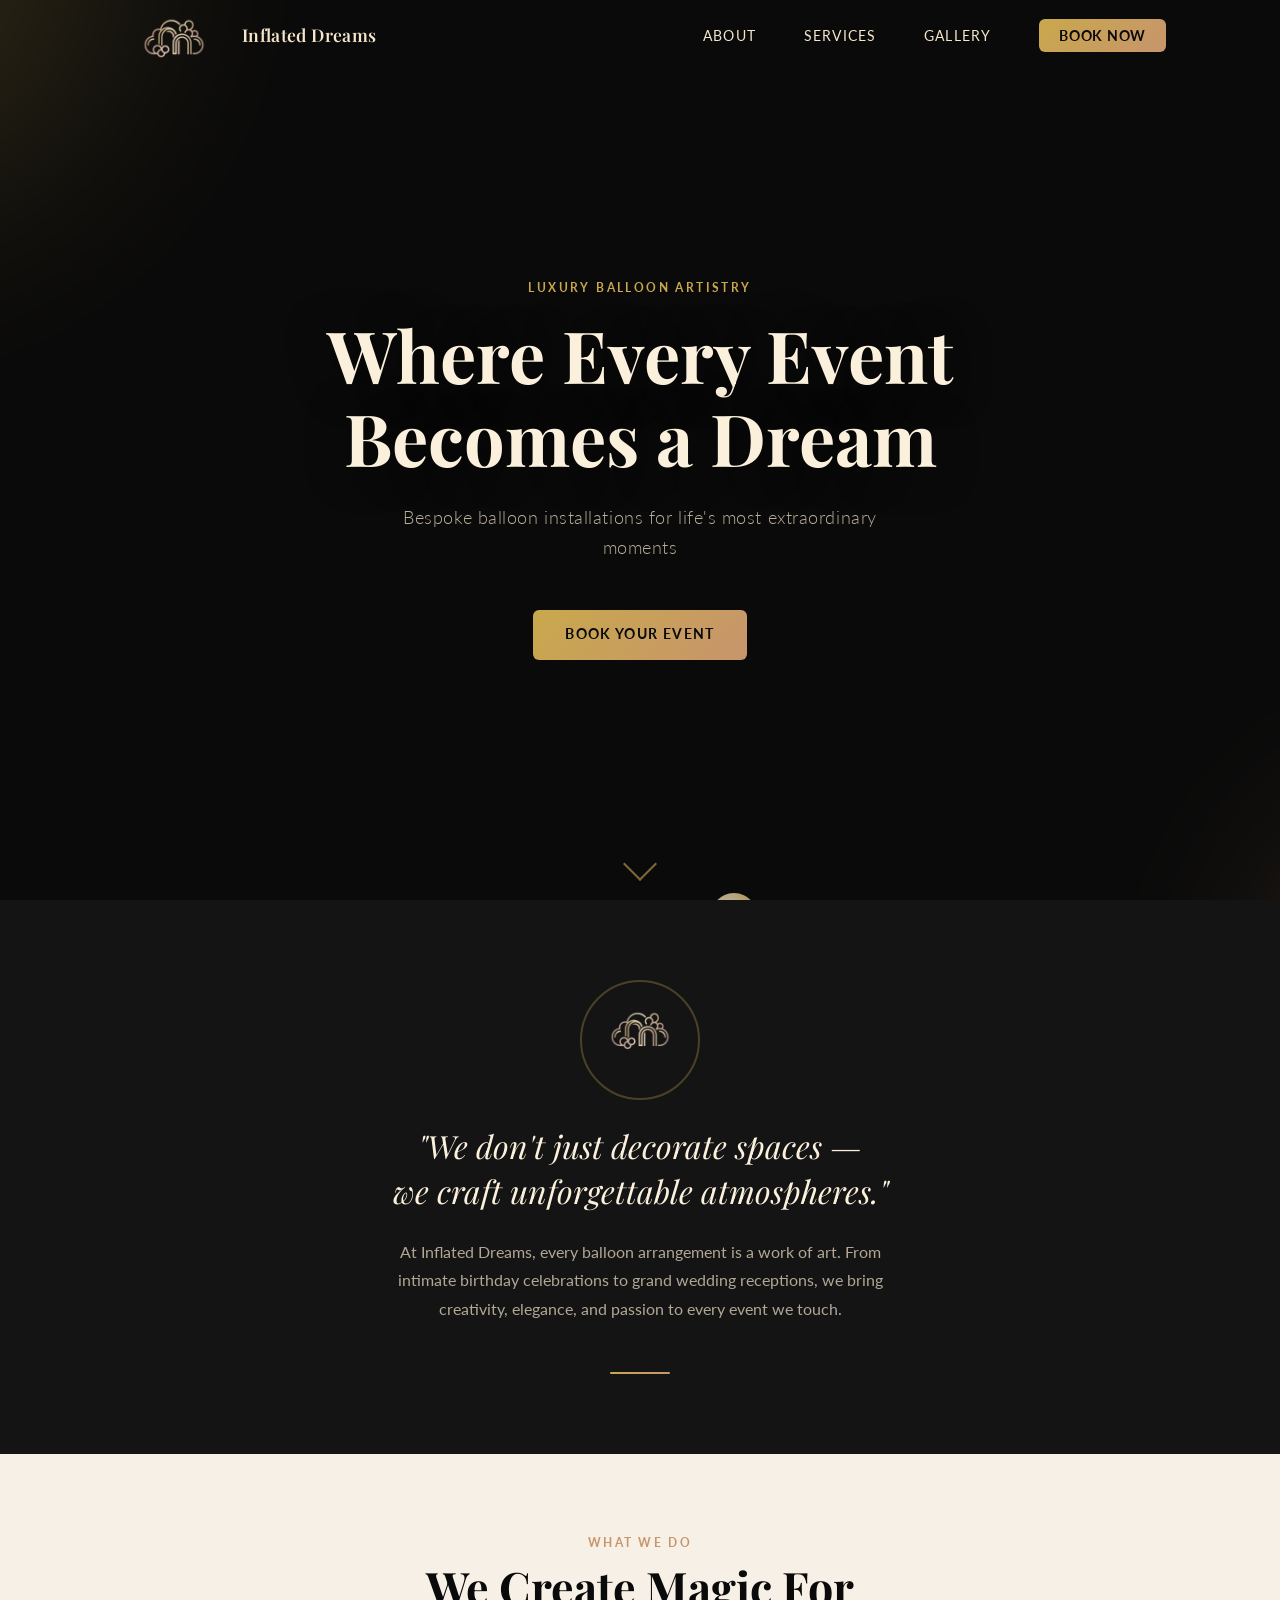
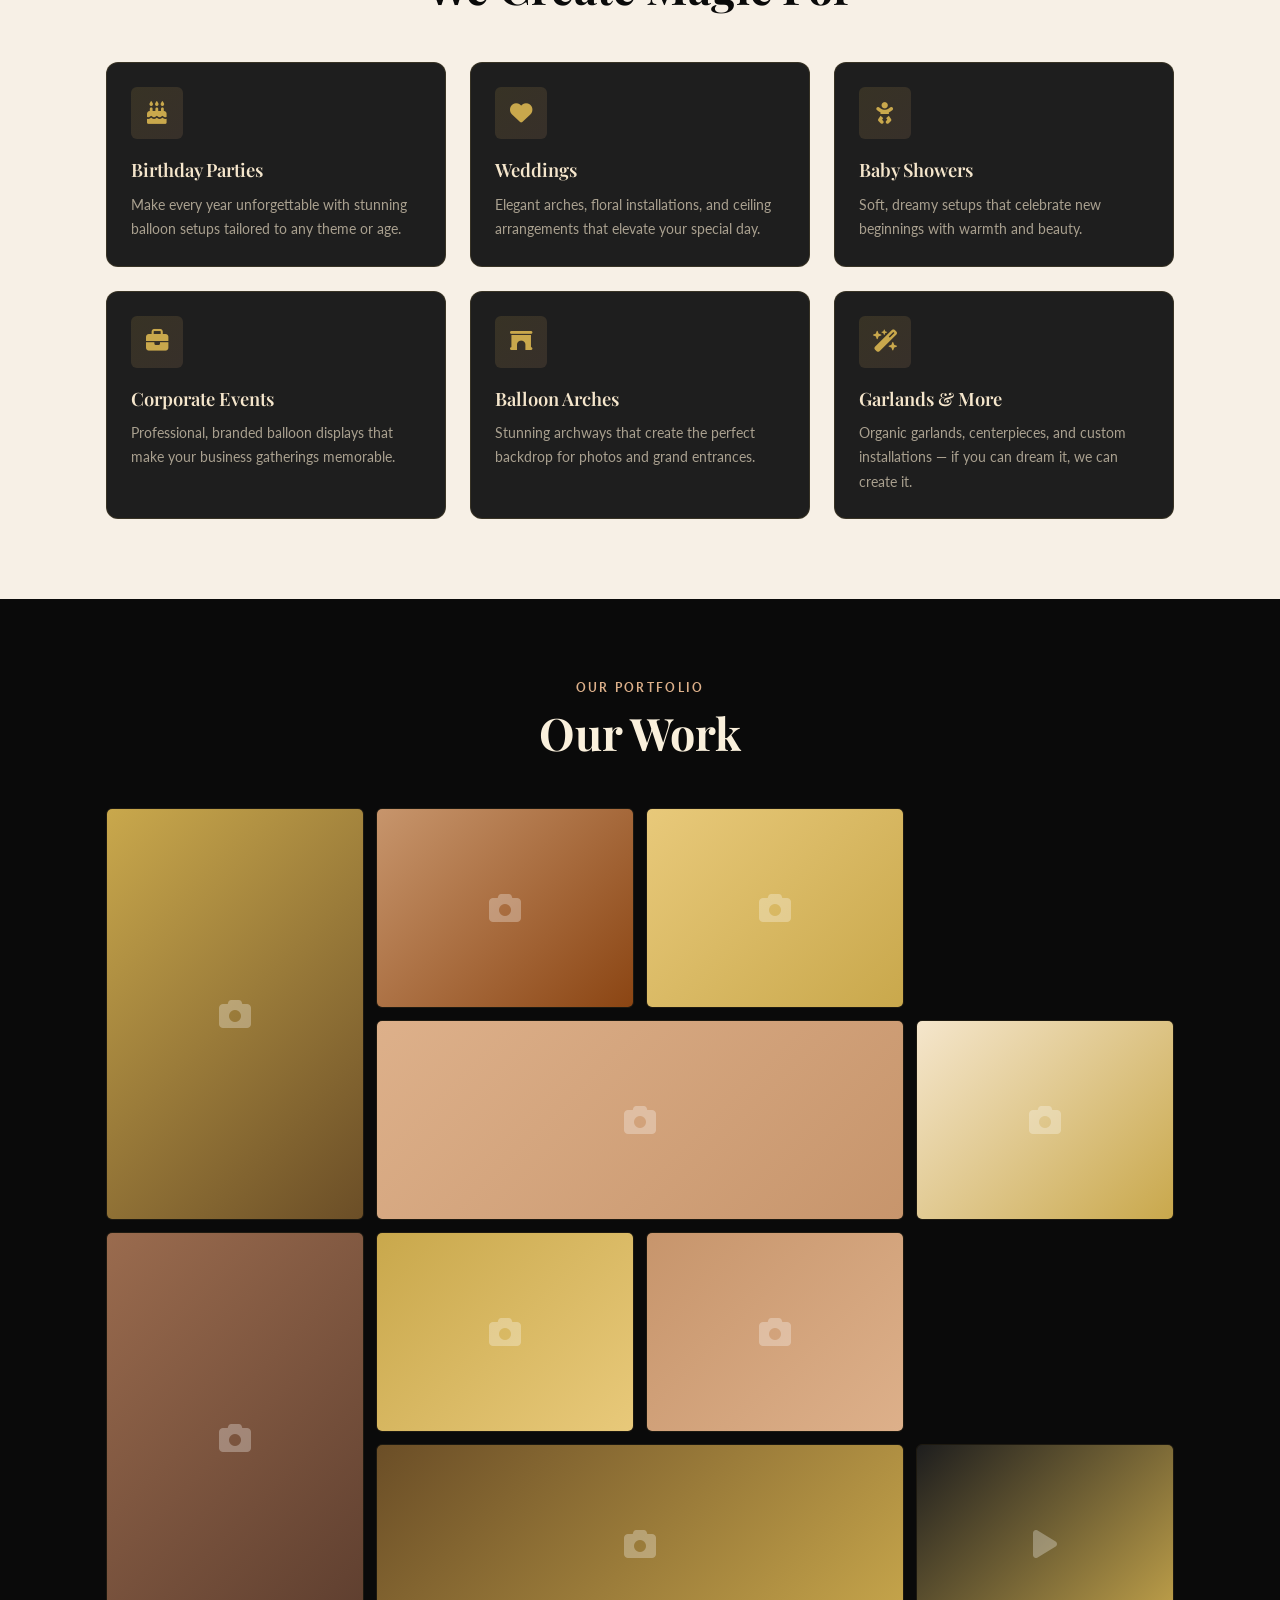
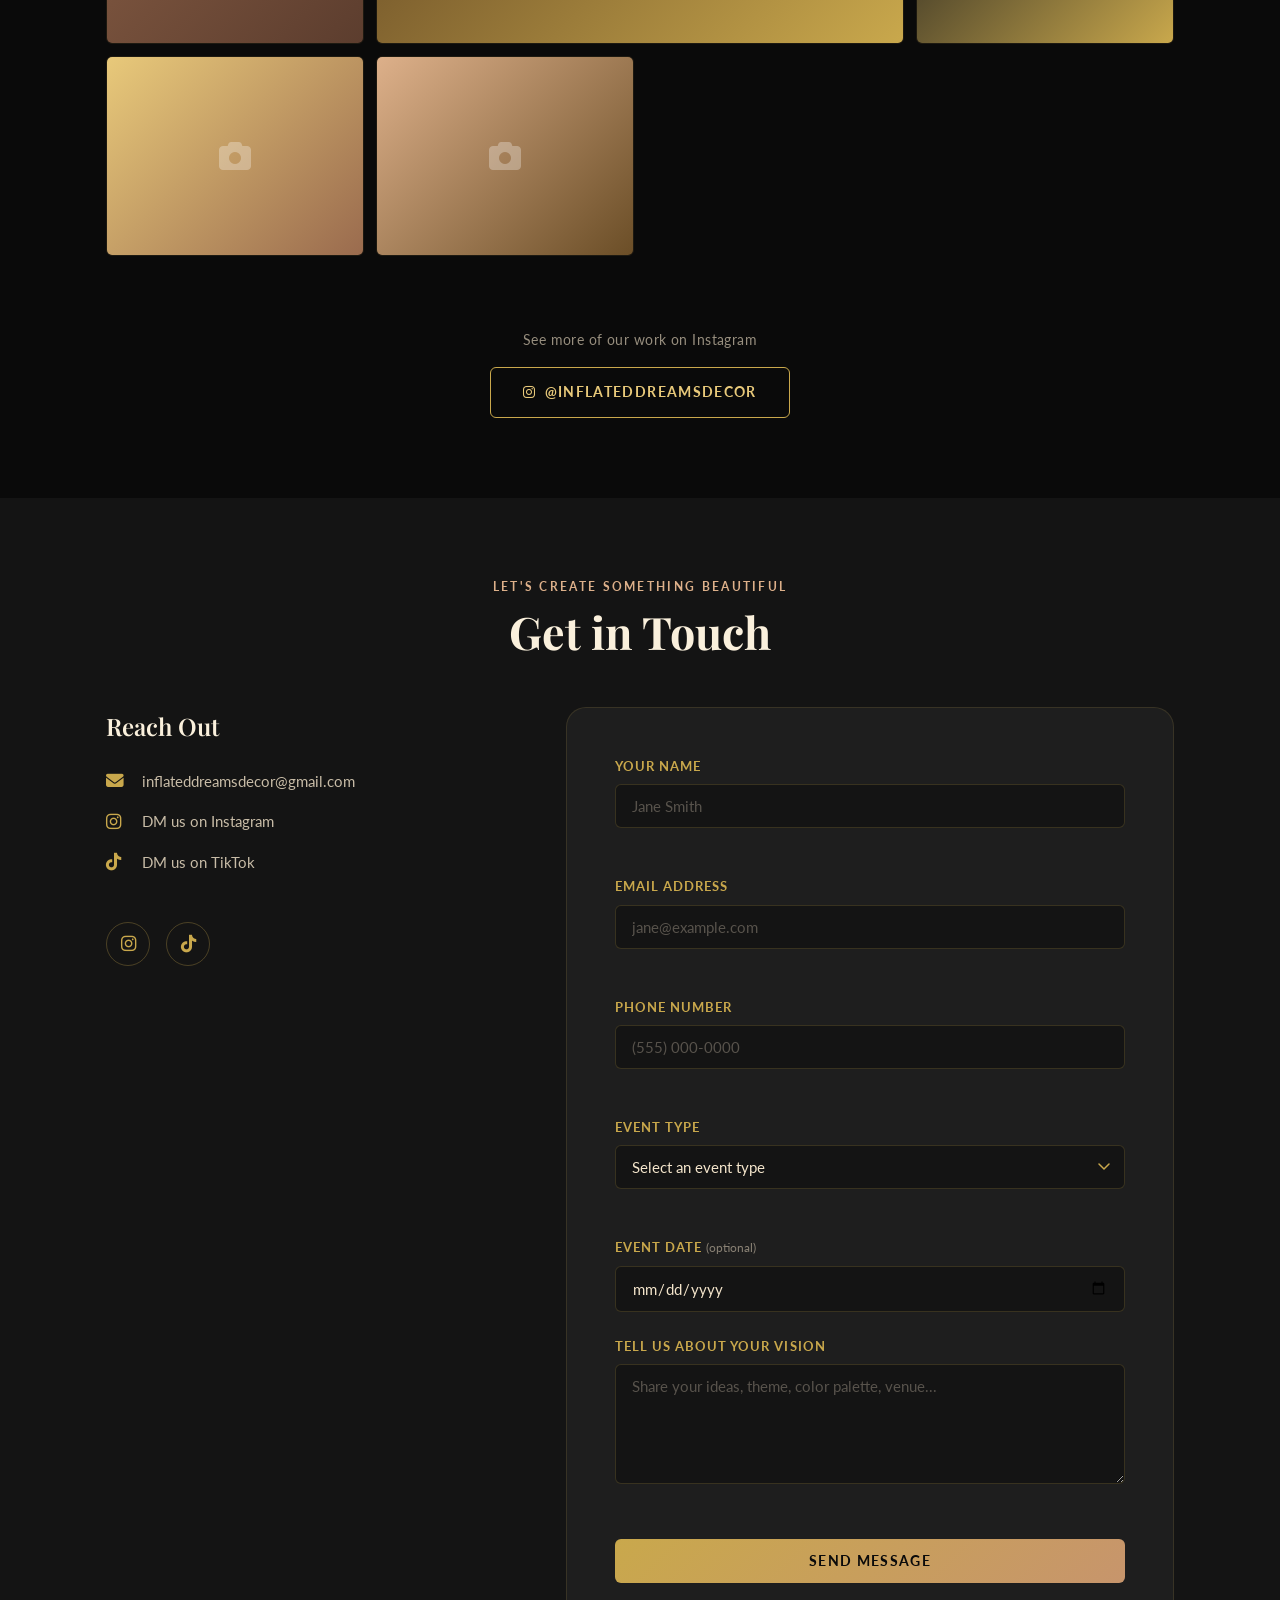
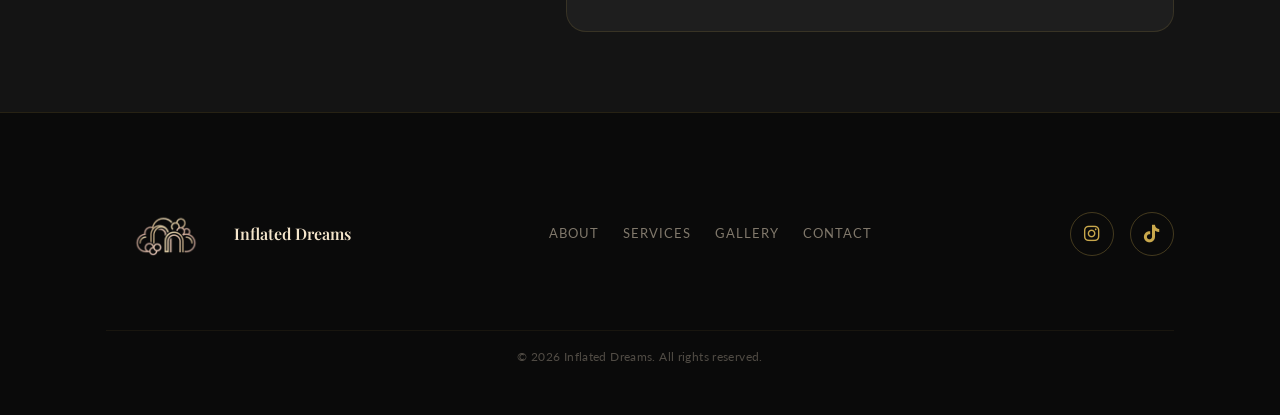
==== commit cea7e01b: "chore print v2" ====
--- a/index.html
+++ b/index.html
@@ -145,13 +145,6 @@
             <h3 class="service-card-title">Baby Showers</h3>
             <p class="service-card-desc">Soft, dreamy setups that celebrate new beginnings with warmth and beauty.</p>
           </article>
-          <article class="service-card animate-on-scroll" style="--delay: 240ms">
-            <div class="service-card-icon" aria-hidden="true">
-              <i class="fa-solid fa-star"></i>
-            </div>
-            <h3 class="service-card-title">Quinceañeras & Sweet 16s</h3>
-            <p class="service-card-desc">Glamorous, show-stopping décor fit for a princess and her most important milestone.</p>
-          </article>
           <article class="service-card animate-on-scroll" style="--delay: 320ms">
             <div class="service-card-icon" aria-hidden="true">
               <i class="fa-solid fa-briefcase"></i>
@@ -159,12 +152,19 @@
             <h3 class="service-card-title">Corporate Events</h3>
             <p class="service-card-desc">Professional, branded balloon displays that make your business gatherings memorable.</p>
           </article>
-          <article class="service-card animate-on-scroll" style="--delay: 400ms">
+          <article class="service-card animate-on-scroll" style="--delay: 320ms">
+            <div class="service-card-icon" aria-hidden="true">
+              <i class="fa-solid fa-archway"></i>
+            </div>
+            <h3 class="service-card-title">Balloon Arches</h3>
+            <p class="service-card-desc">Stunning archways that create the perfect backdrop for photos and grand entrances.</p>
+          </article>
+          <article class="service-card animate-on-scroll" style="--delay: 320ms">
             <div class="service-card-icon" aria-hidden="true">
               <i class="fa-solid fa-wand-magic-sparkles"></i>
             </div>
-            <h3 class="service-card-title">Custom Installations</h3>
-            <p class="service-card-desc">Have a vision? We'll bring it to life. Any theme, any scale, any dream.</p>
+            <h3 class="service-card-title">Garlands &amp; More</h3>
+            <p class="service-card-desc">Organic garlands, centerpieces, and custom installations — if you can dream it, we can create it.</p>
           </article>
         </div>
       </div>
--- a/css/styles.css
+++ b/css/styles.css
@@ -954,6 +954,18 @@
   gap: var(--space-xl);
 }
 
+.contact-info {
+  text-align: center;
+}
+
+.contact-info .contact-info-list {
+  align-items: center;
+}
+
+.contact-info .contact-social {
+  justify-content: center;
+}
+
 .contact-info-title {
   font-family: var(--font-heading);
   font-size: 1.5rem;
@@ -1133,8 +1145,8 @@
 }
 
 /* Form Status Messages */
-.form-success,
-.form-error-msg {
+.form-success:not([hidden]),
+.form-error-msg:not([hidden]) {
   display: flex;
   align-items: center;
   gap: var(--space-sm);
@@ -1175,6 +1187,18 @@
     grid-template-columns: 1fr 1.6fr;
     gap: var(--space-xl);
     align-items: start;
+  }
+
+  .contact-info {
+    text-align: left;
+  }
+
+  .contact-info .contact-info-list {
+    align-items: flex-start;
+  }
+
+  .contact-info .contact-social {
+    justify-content: flex-start;
   }
 }
 
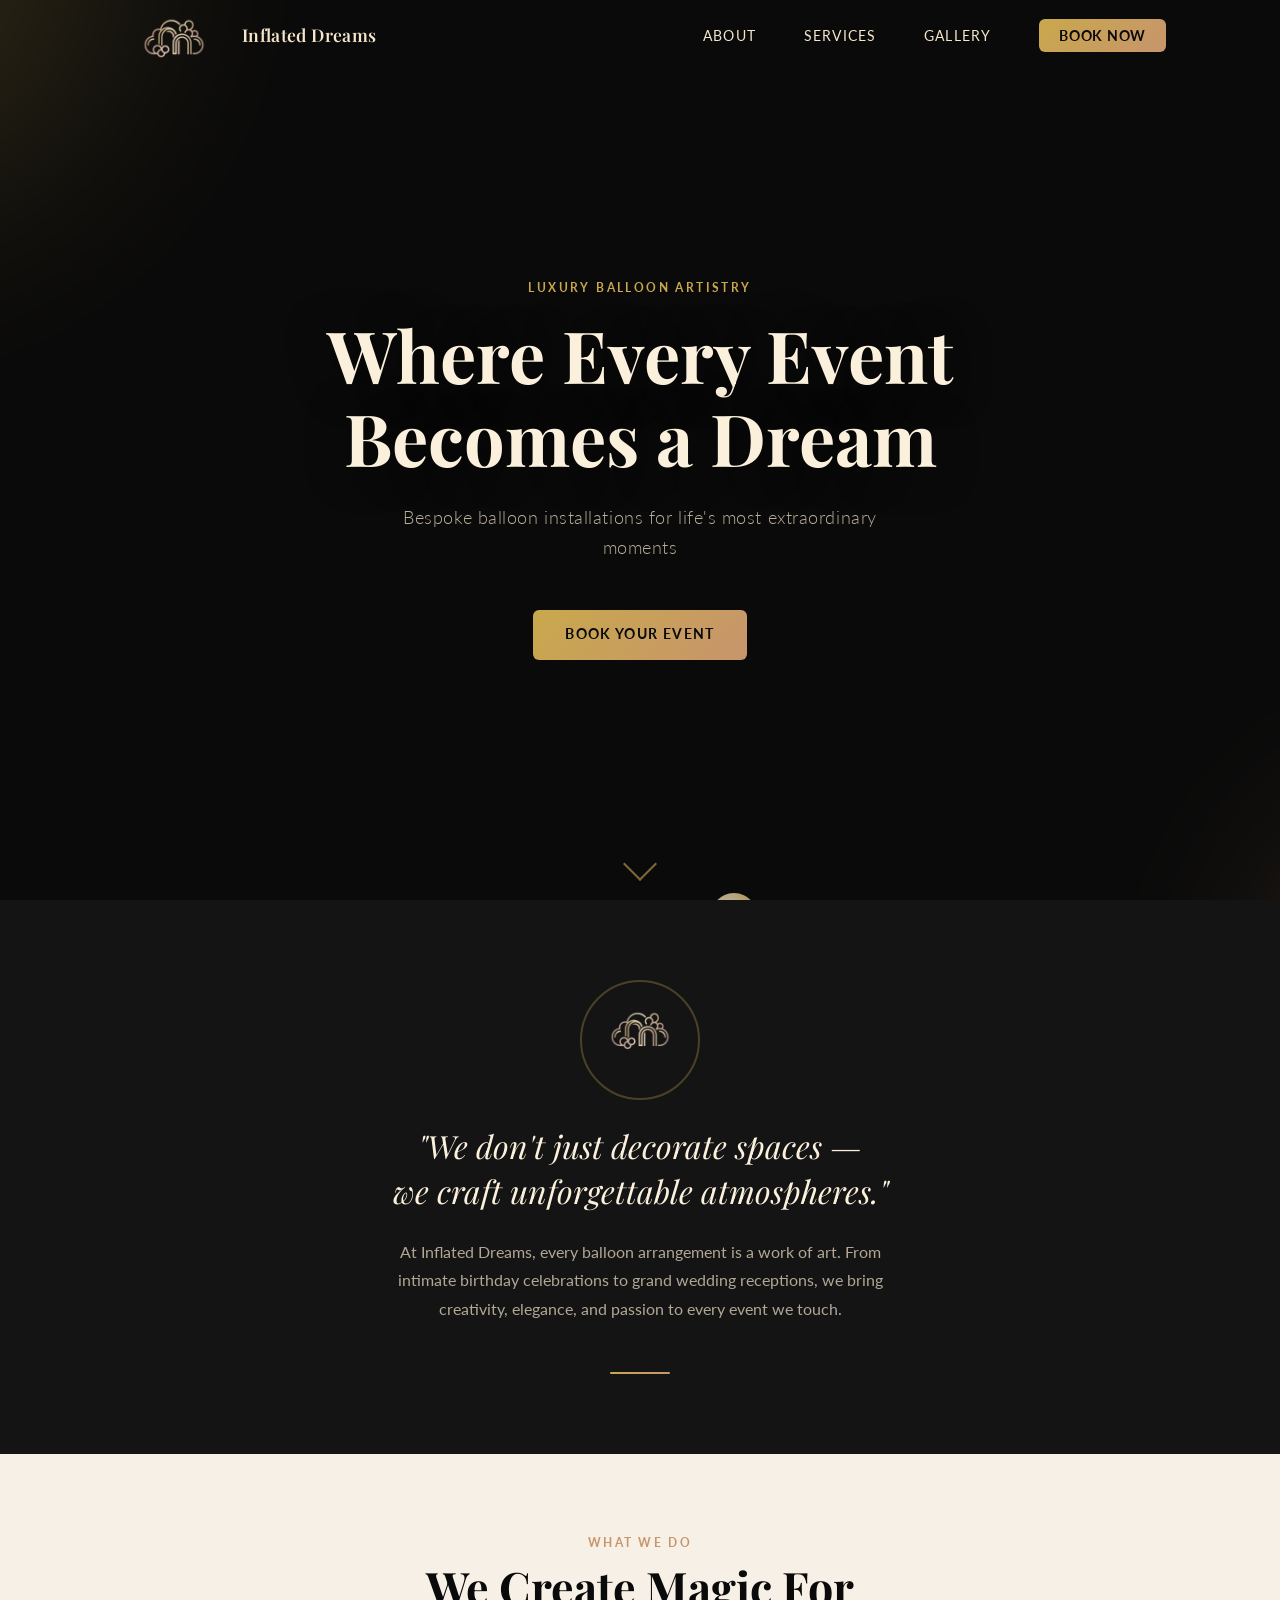
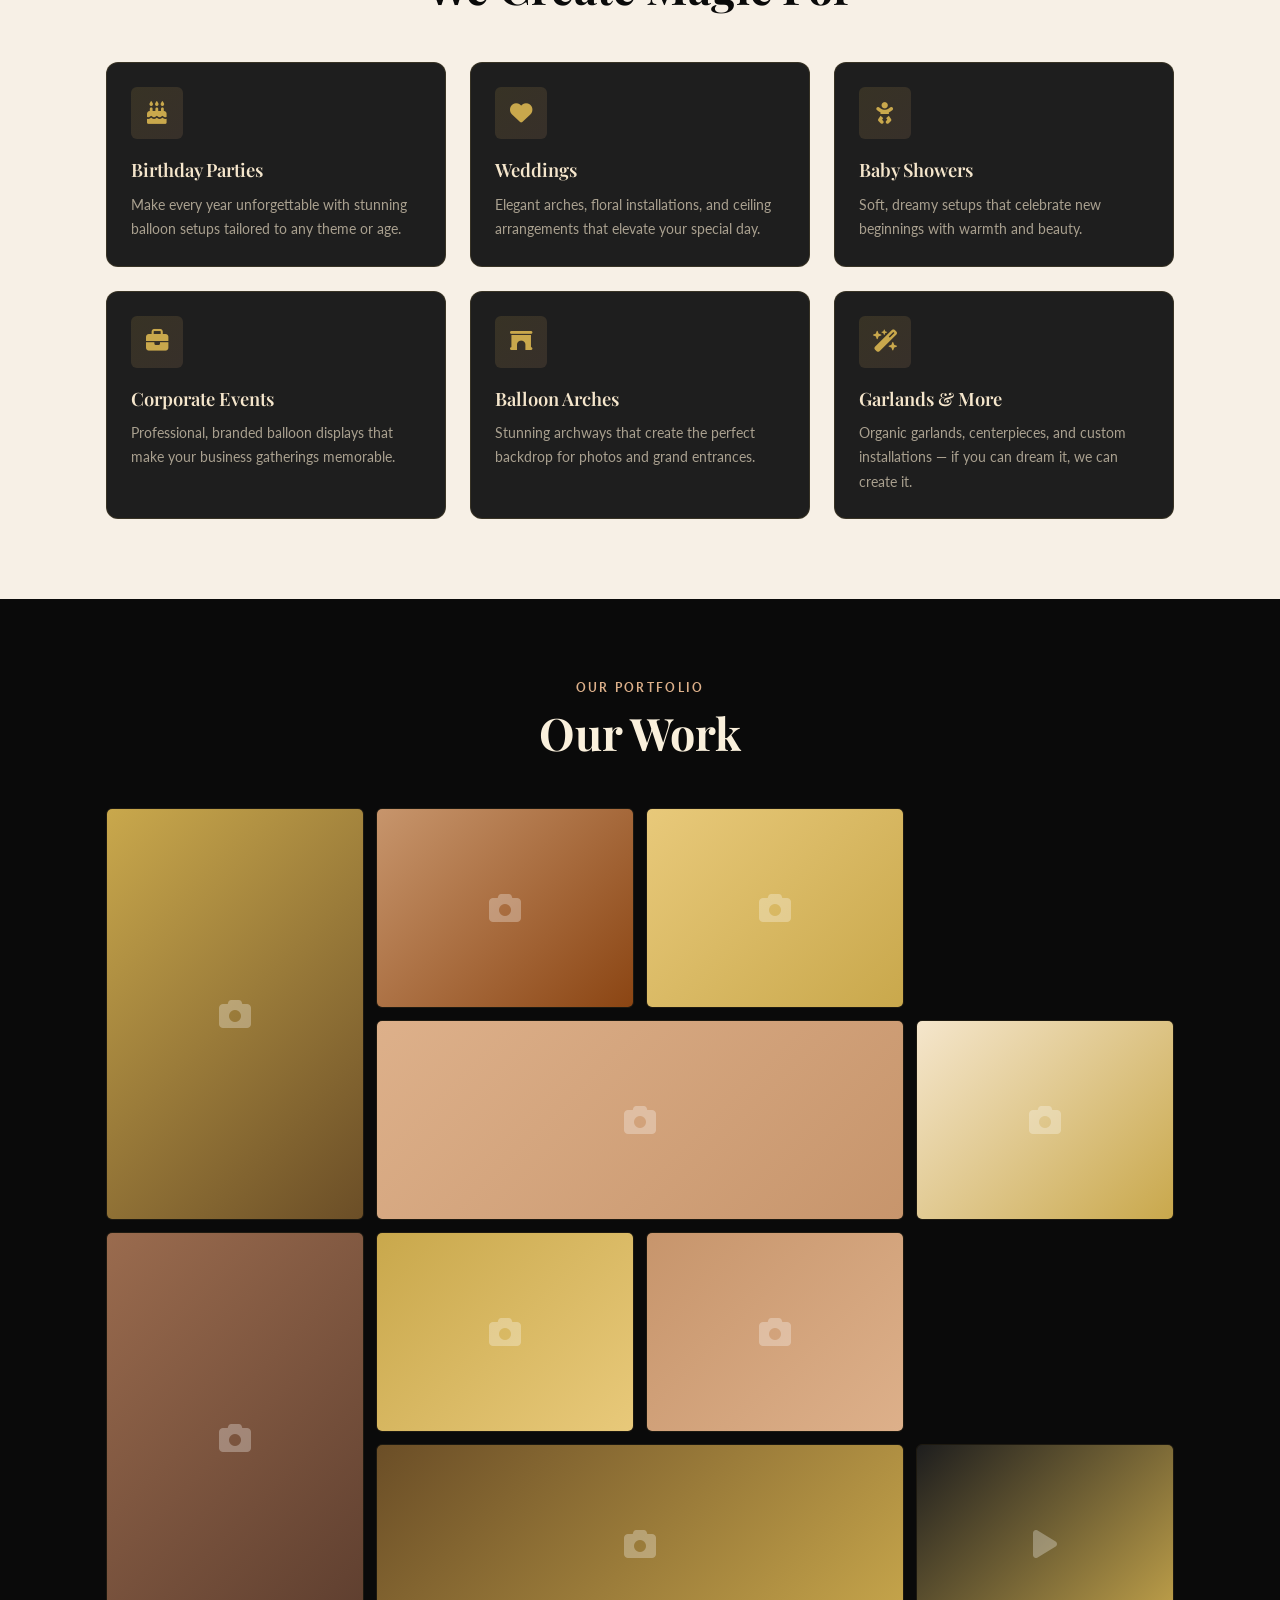
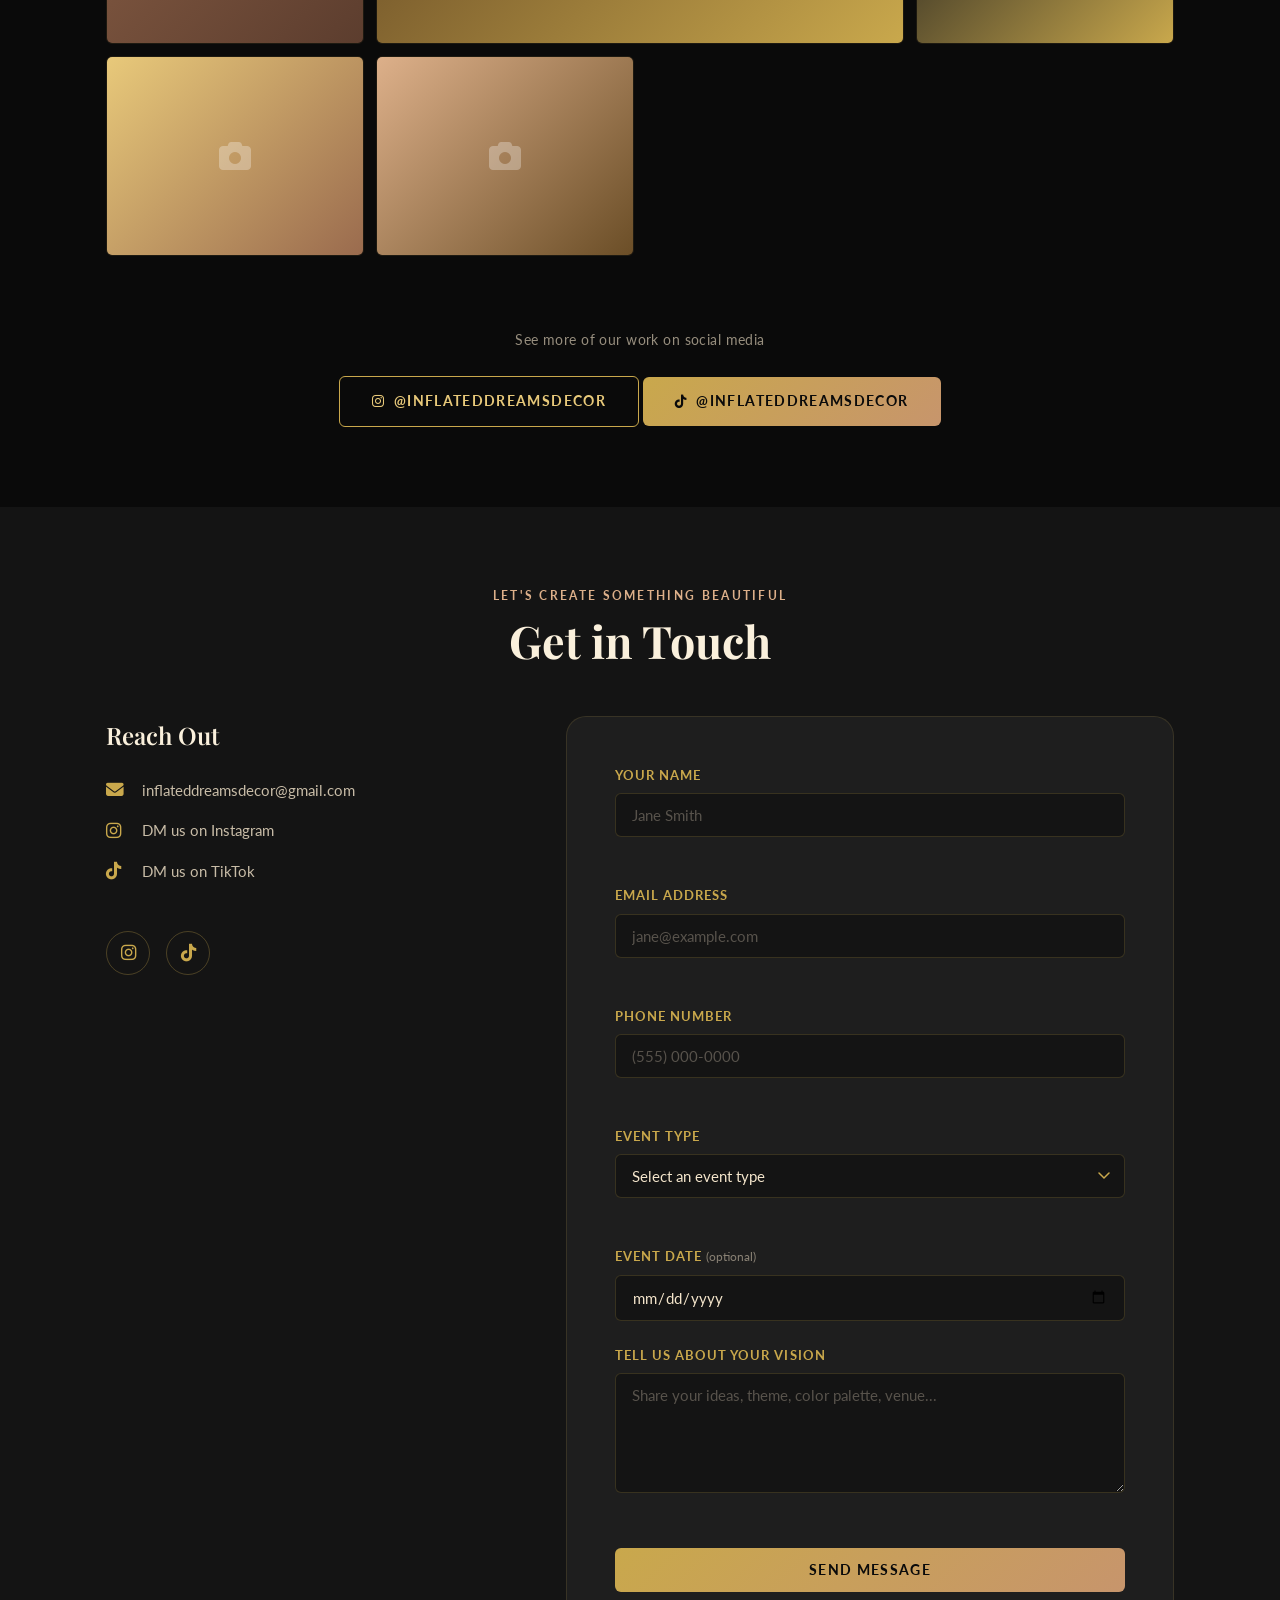
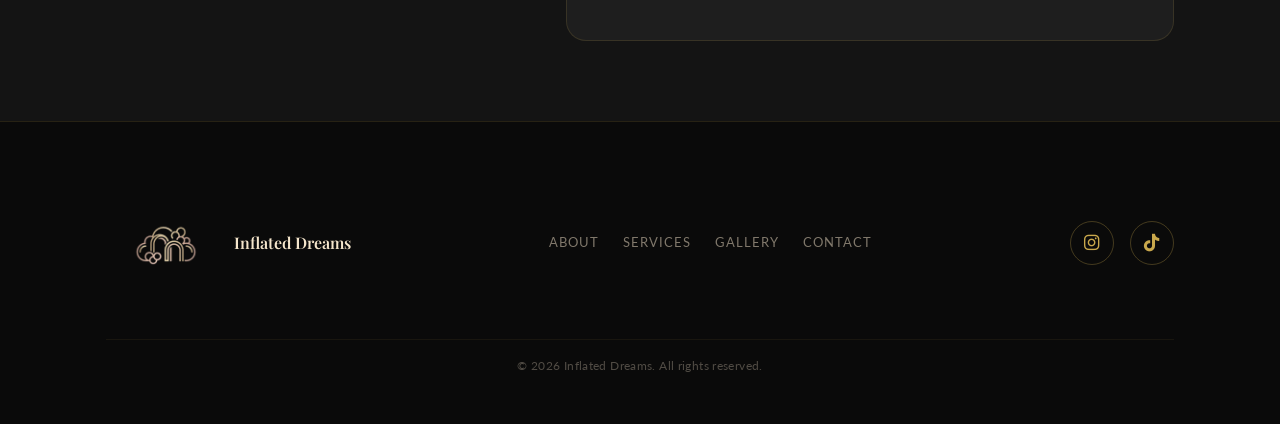
==== commit 7f0f46cd: "add favicon" ====
--- a/index.html
+++ b/index.html
@@ -2,6 +2,7 @@
 <html lang="en">
 <head>
   <meta charset="UTF-8" />
+  <link rel="icon" type="image/jpeg" href="images/logo.png" />
   <meta name="viewport" content="width=device-width, initial-scale=1.0" />
   <meta name="description" content="Inflated Dreams — Luxury balloon decorations for birthdays, weddings, baby showers, quinceañeras, and corporate events." />
   <title>Inflated Dreams | Luxury Balloon Decorations</title>
@@ -254,9 +255,13 @@
         </div>
 
         <div class="gallery-cta animate-on-scroll">
-          <p class="gallery-cta-text">See more of our work on Instagram</p>
+          <p class="gallery-cta-text">See more of our work on social media</p>
           <a href="https://instagram.com/inflateddreamssss9" target="_blank" rel="noopener noreferrer" class="btn btn--outline">
             <i class="fa-brands fa-instagram" aria-hidden="true"></i>
+            @inflateddreamsdecor
+          </a>
+          <a href="https://tiktok.com/@inflateddreams6" target="_blank" rel="noopener noreferrer" class="btn btn--primary" style="margin-top: 10px;">
+            <i class="fa-brands fa-tiktok" aria-hidden="true"></i>
             @inflateddreamsdecor
           </a>
         </div>
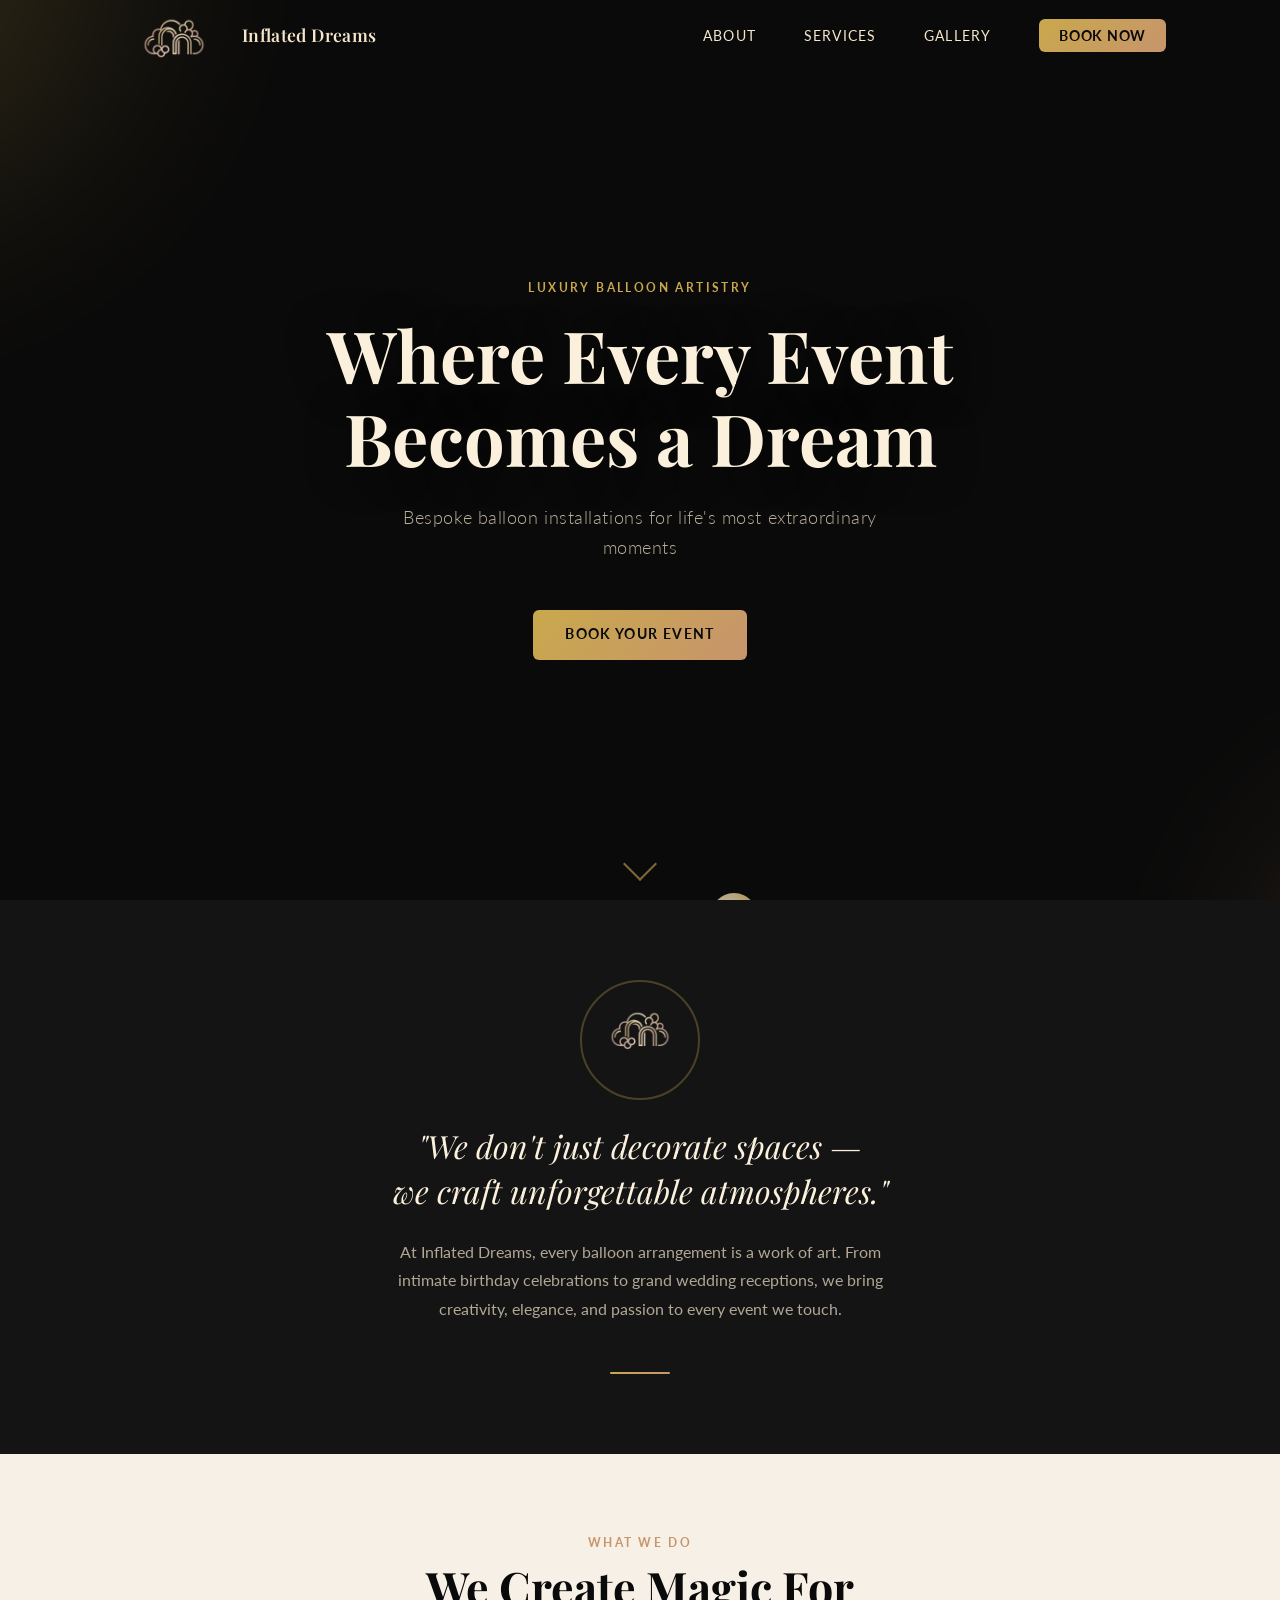
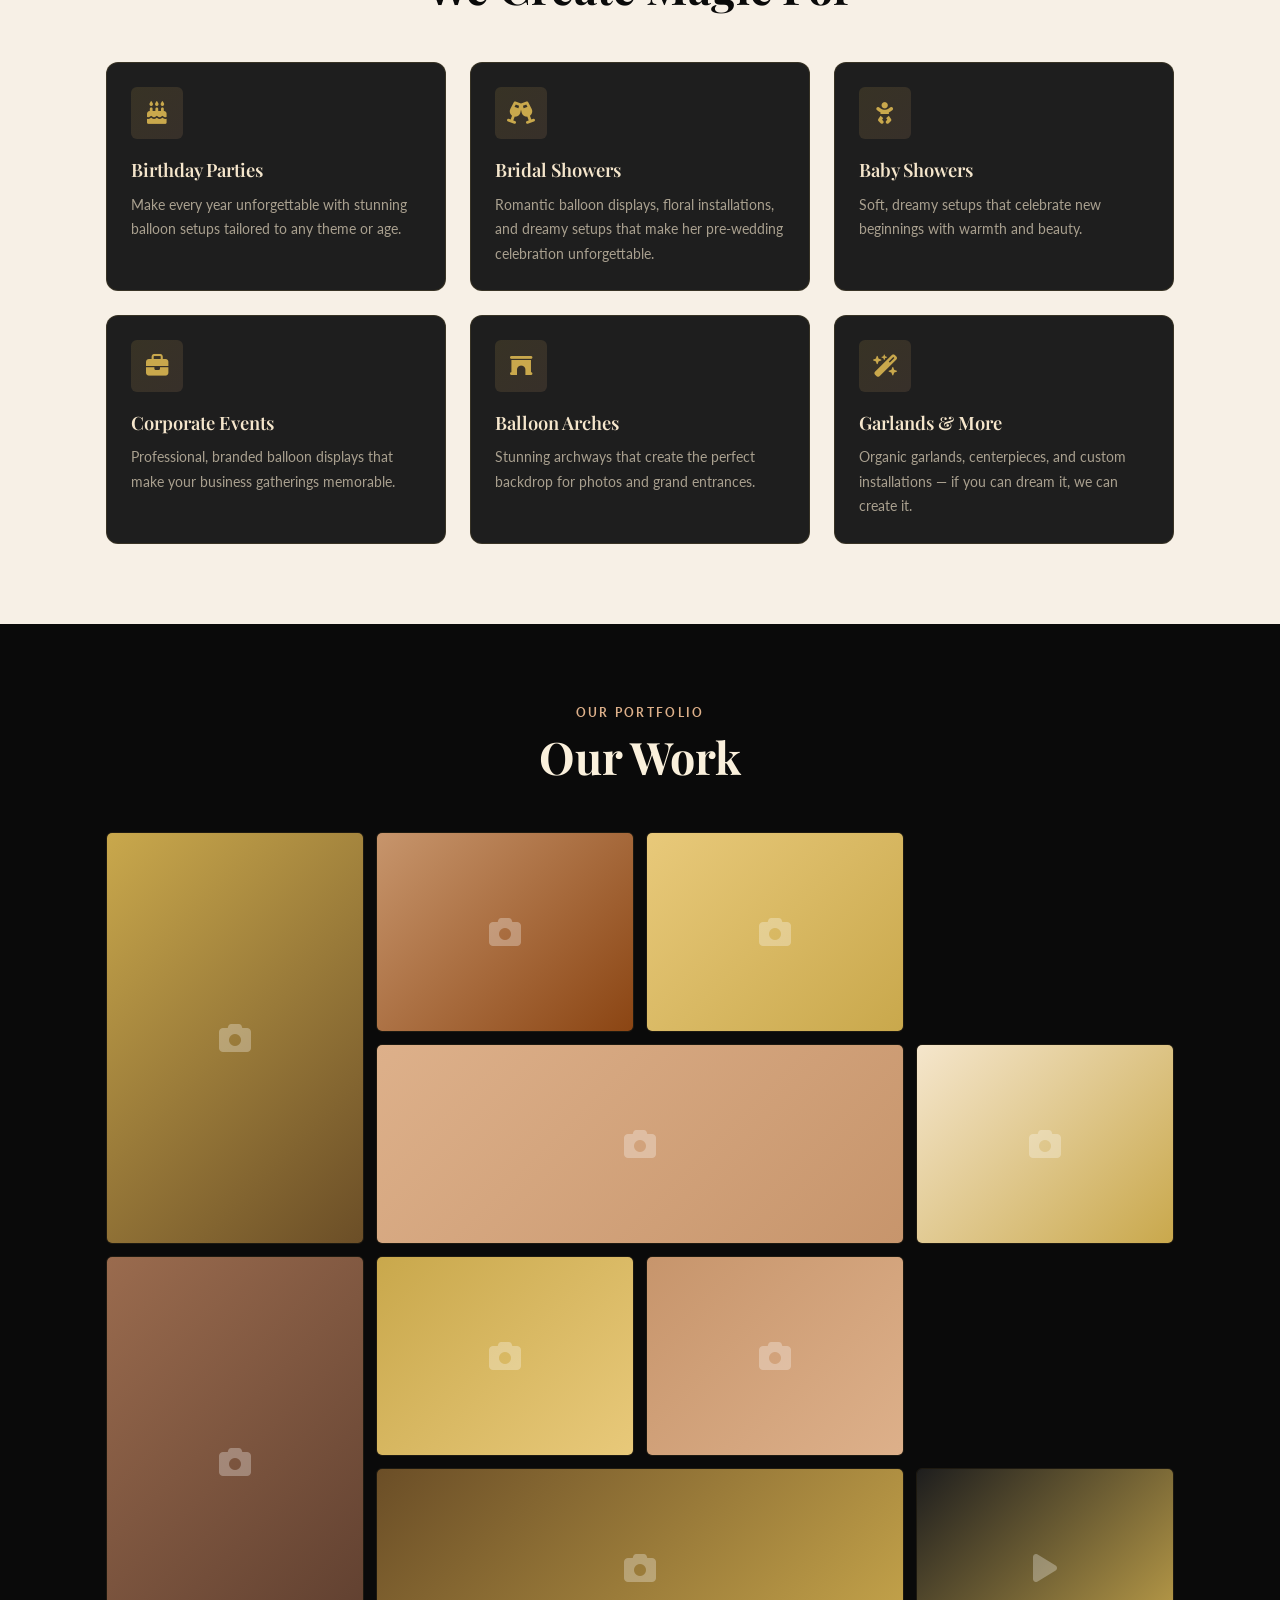
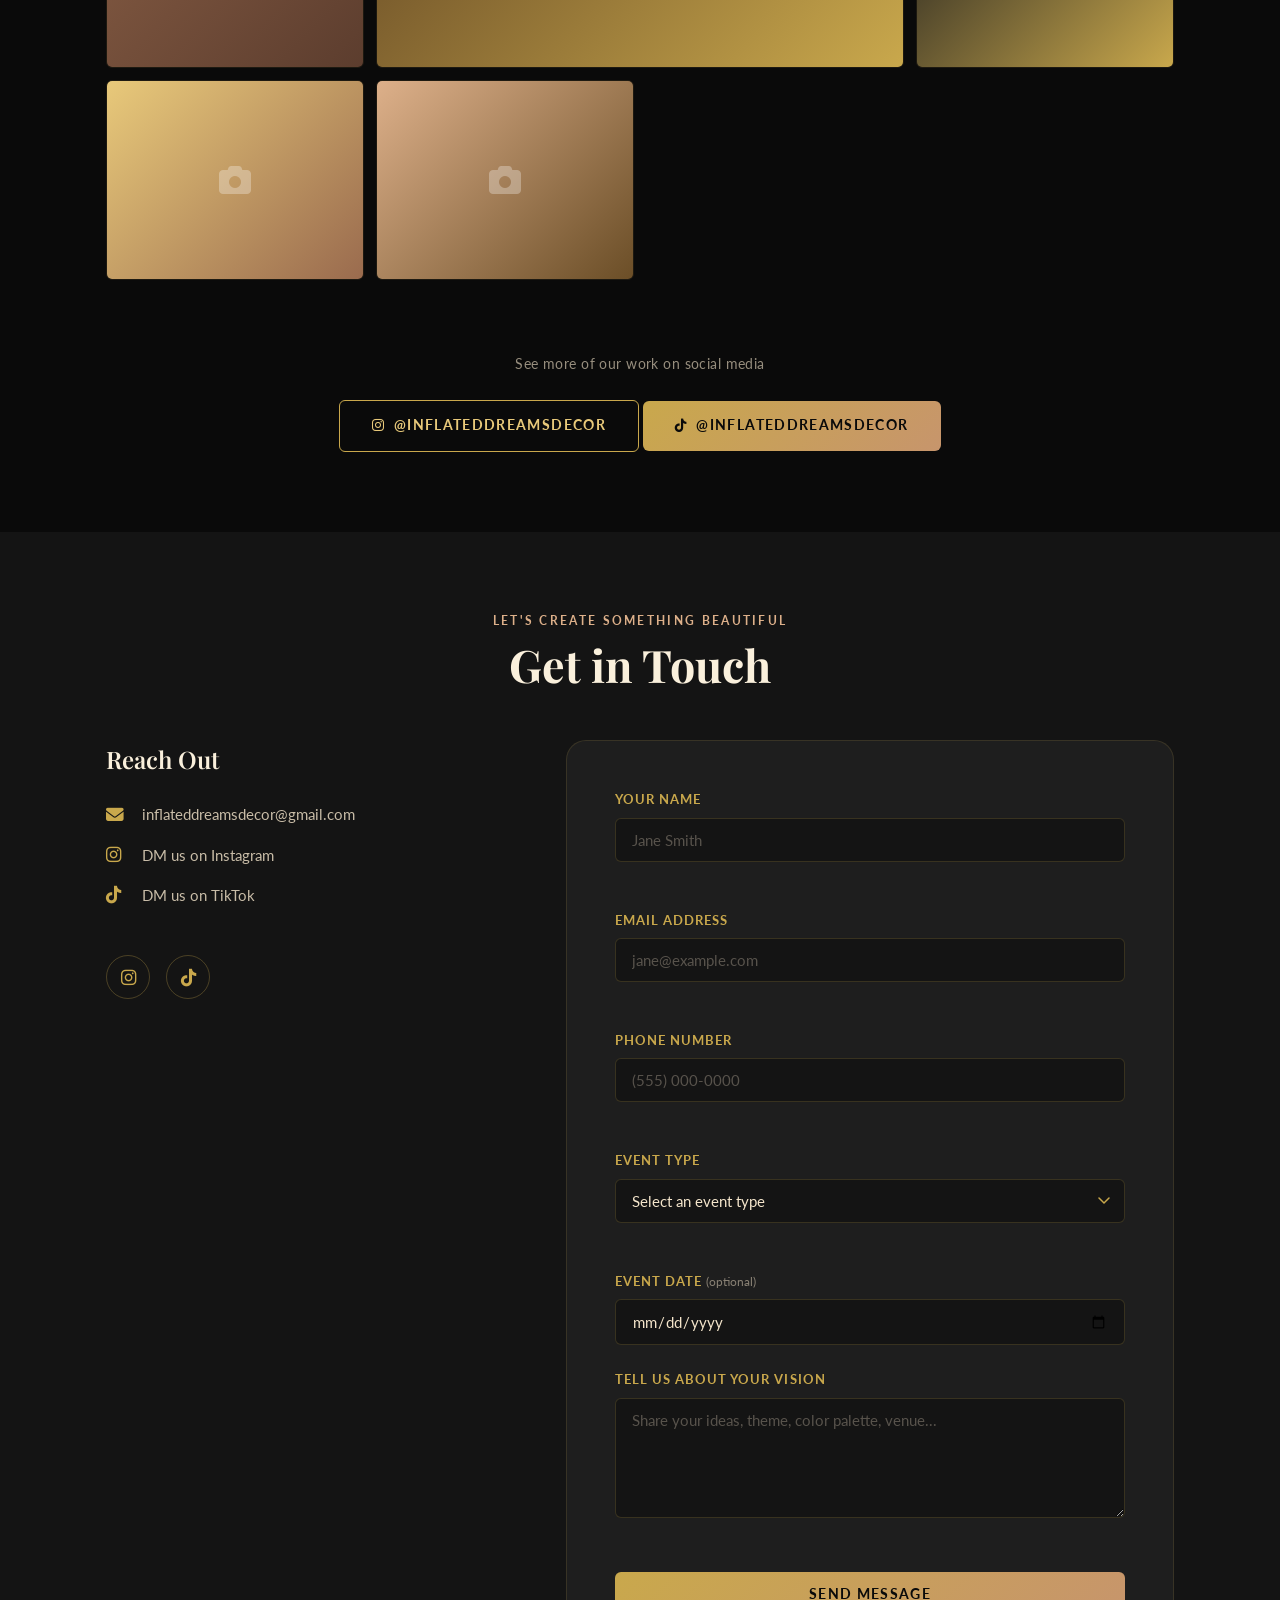
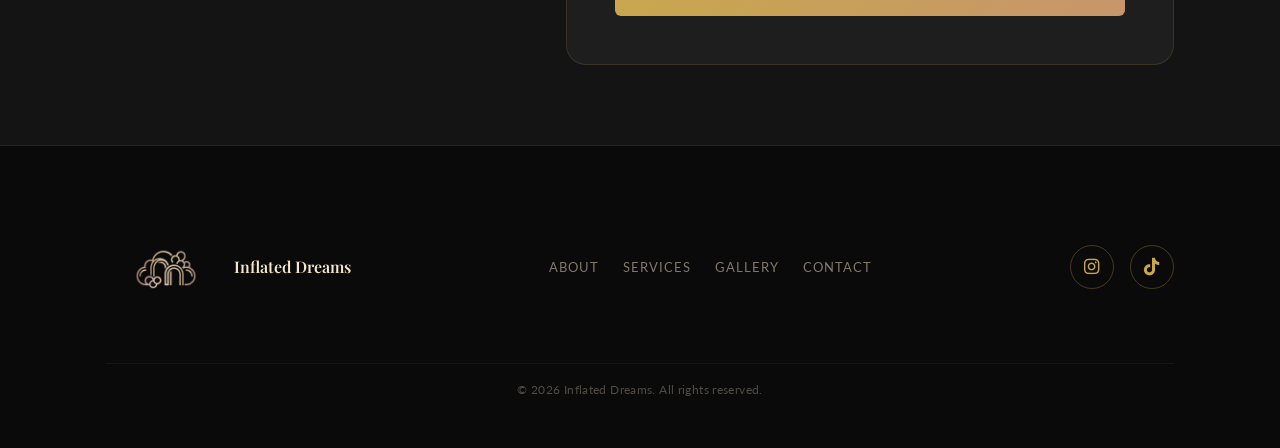
==== commit a65219f6: "chore change the services" ====
--- a/index.html
+++ b/index.html
@@ -134,10 +134,10 @@
           </article>
           <article class="service-card animate-on-scroll" style="--delay: 80ms">
             <div class="service-card-icon" aria-hidden="true">
-              <i class="fa-solid fa-heart"></i>
-            </div>
-            <h3 class="service-card-title">Weddings</h3>
-            <p class="service-card-desc">Elegant arches, floral installations, and ceiling arrangements that elevate your special day.</p>
+              <i class="fa-solid fa-champagne-glasses"></i>
+            </div>
+            <h3 class="service-card-title">Bridal Showers</h3>
+            <p class="service-card-desc">Romantic balloon displays, floral installations, and dreamy setups that make her pre-wedding celebration unforgettable.</p>
           </article>
           <article class="service-card animate-on-scroll" style="--delay: 160ms">
             <div class="service-card-icon" aria-hidden="true">
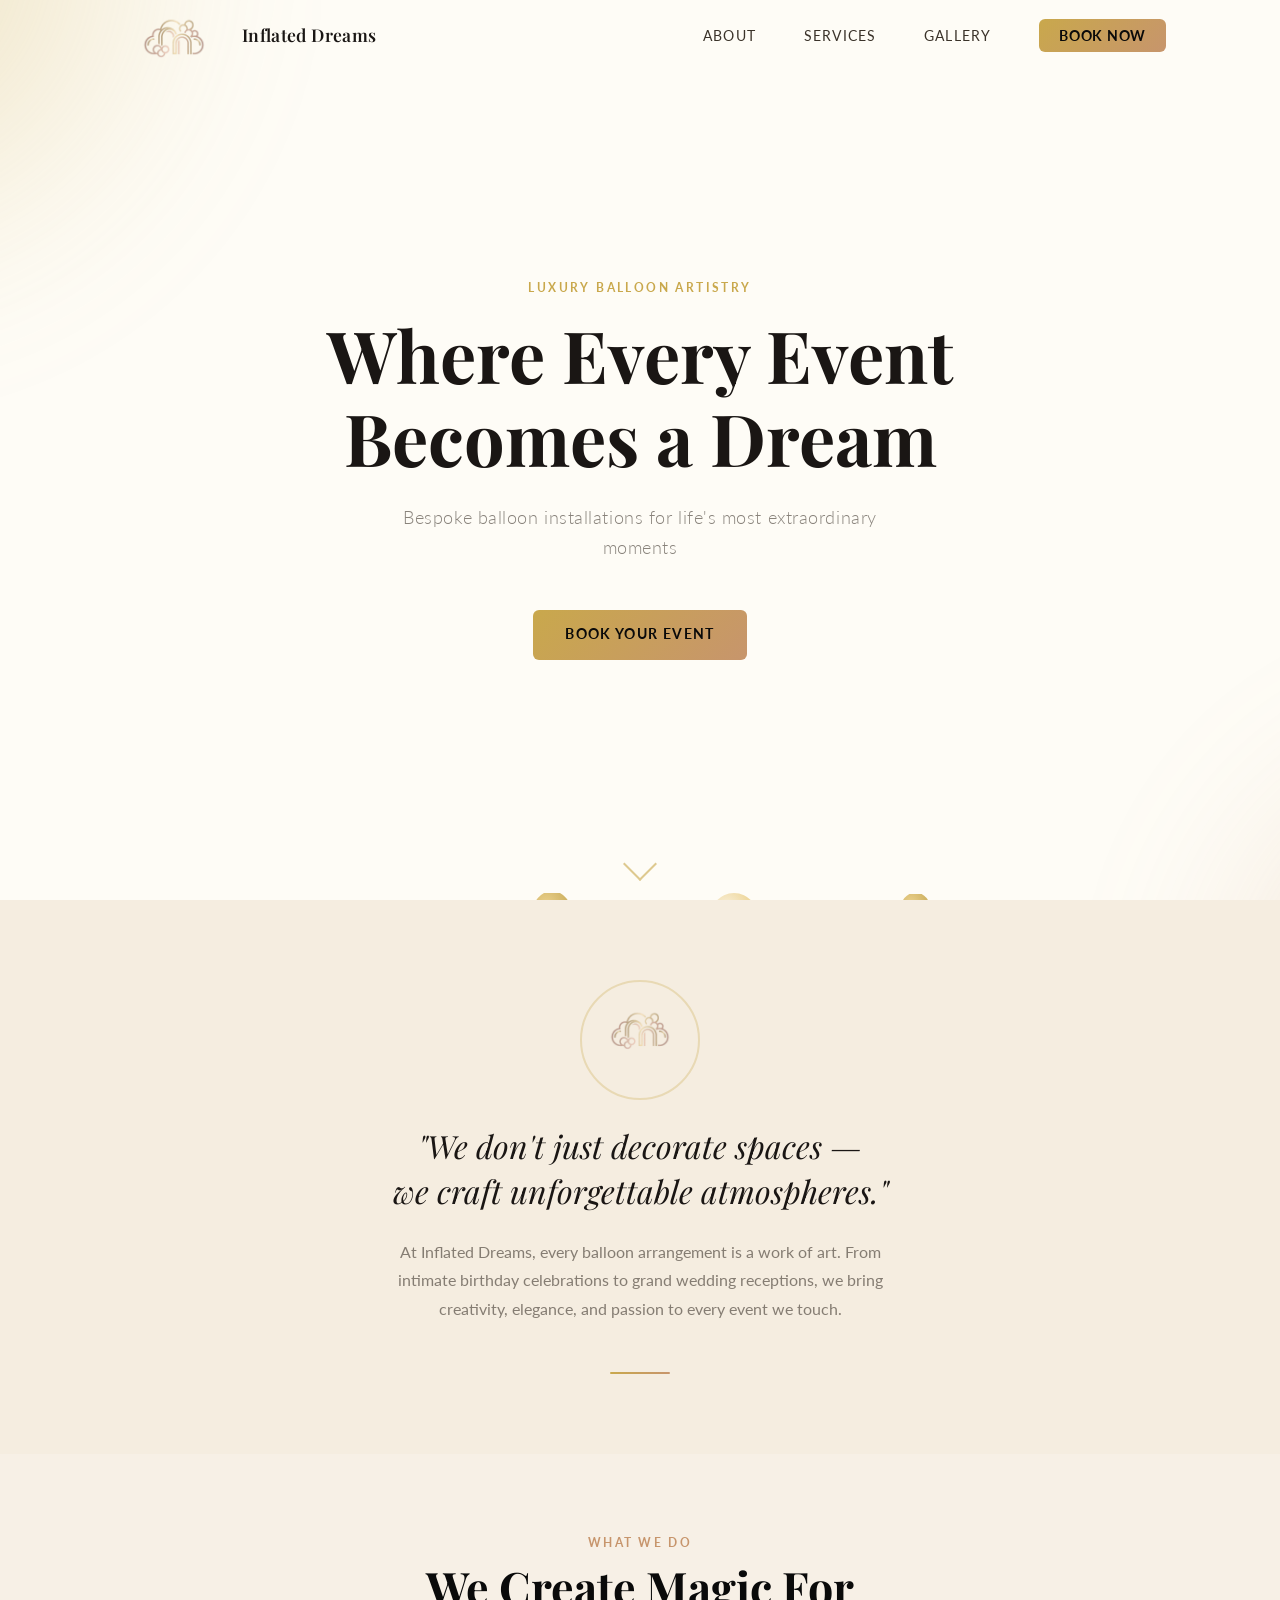
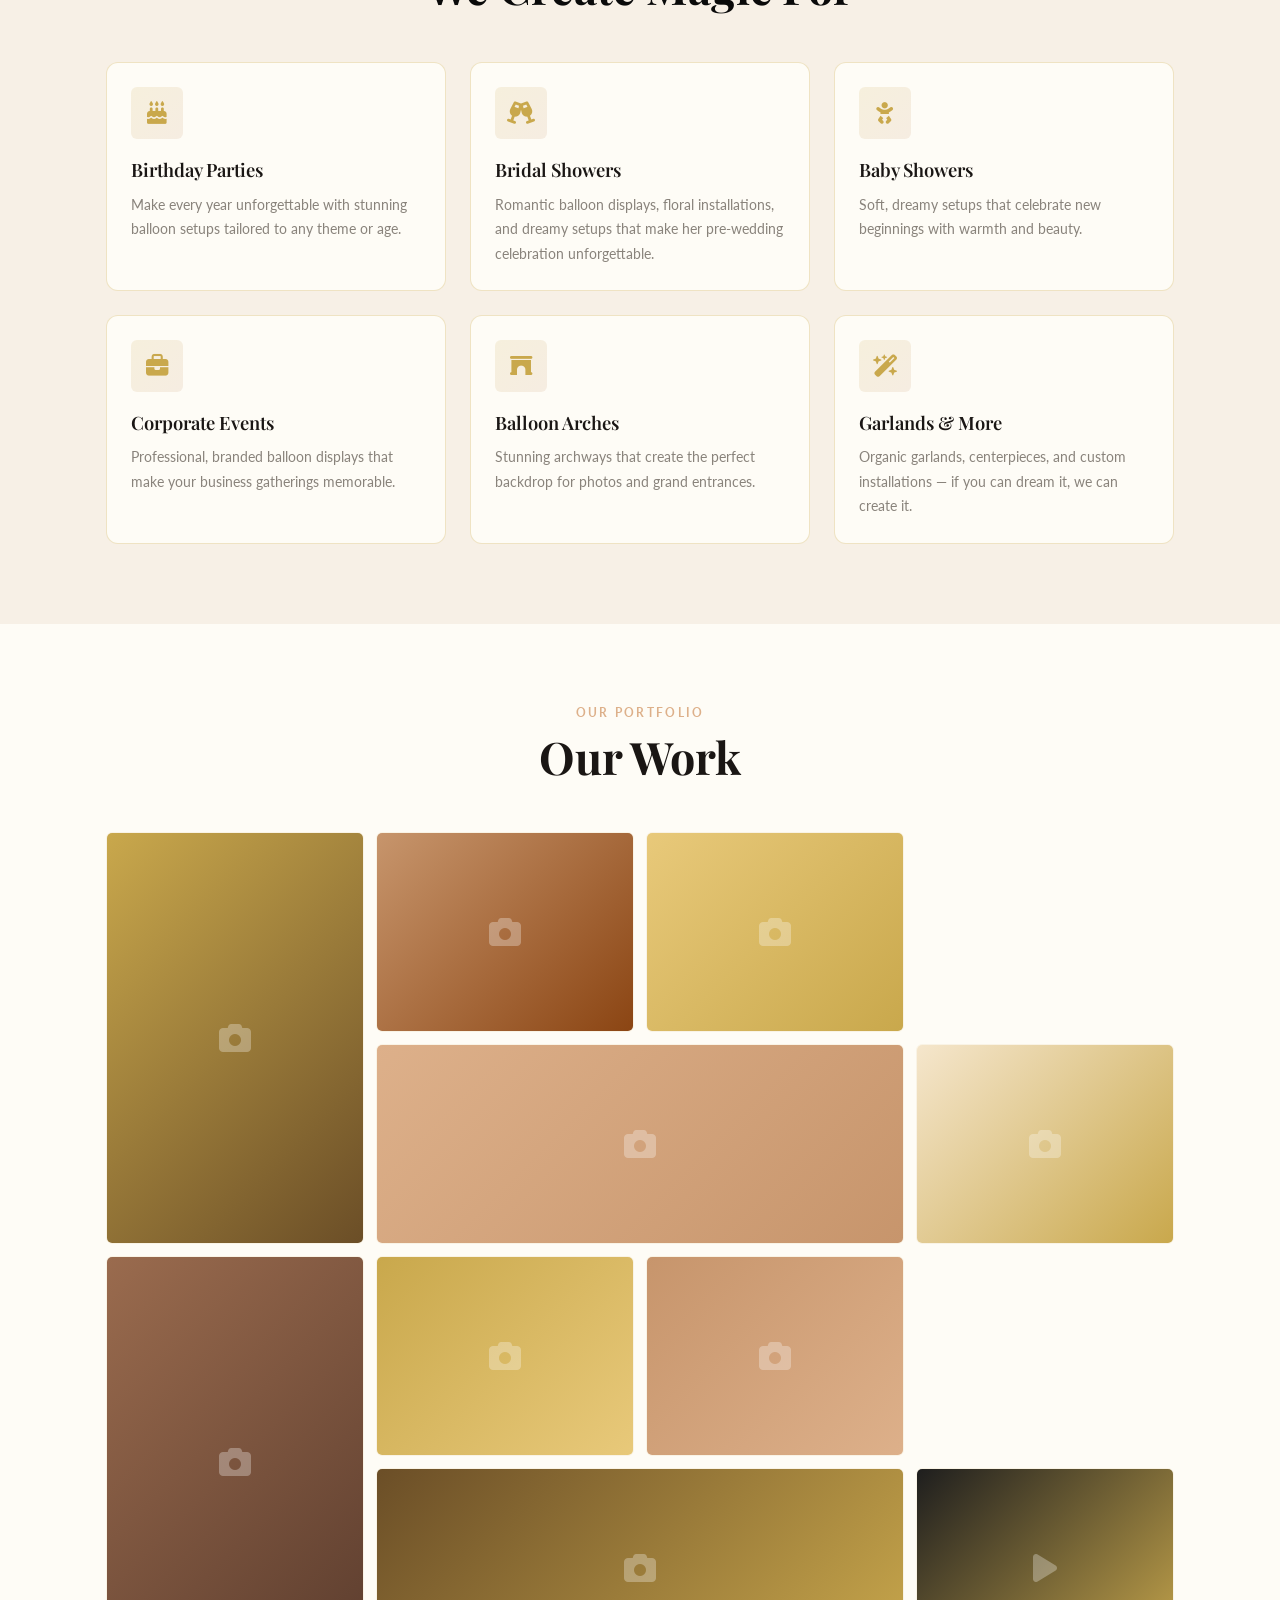
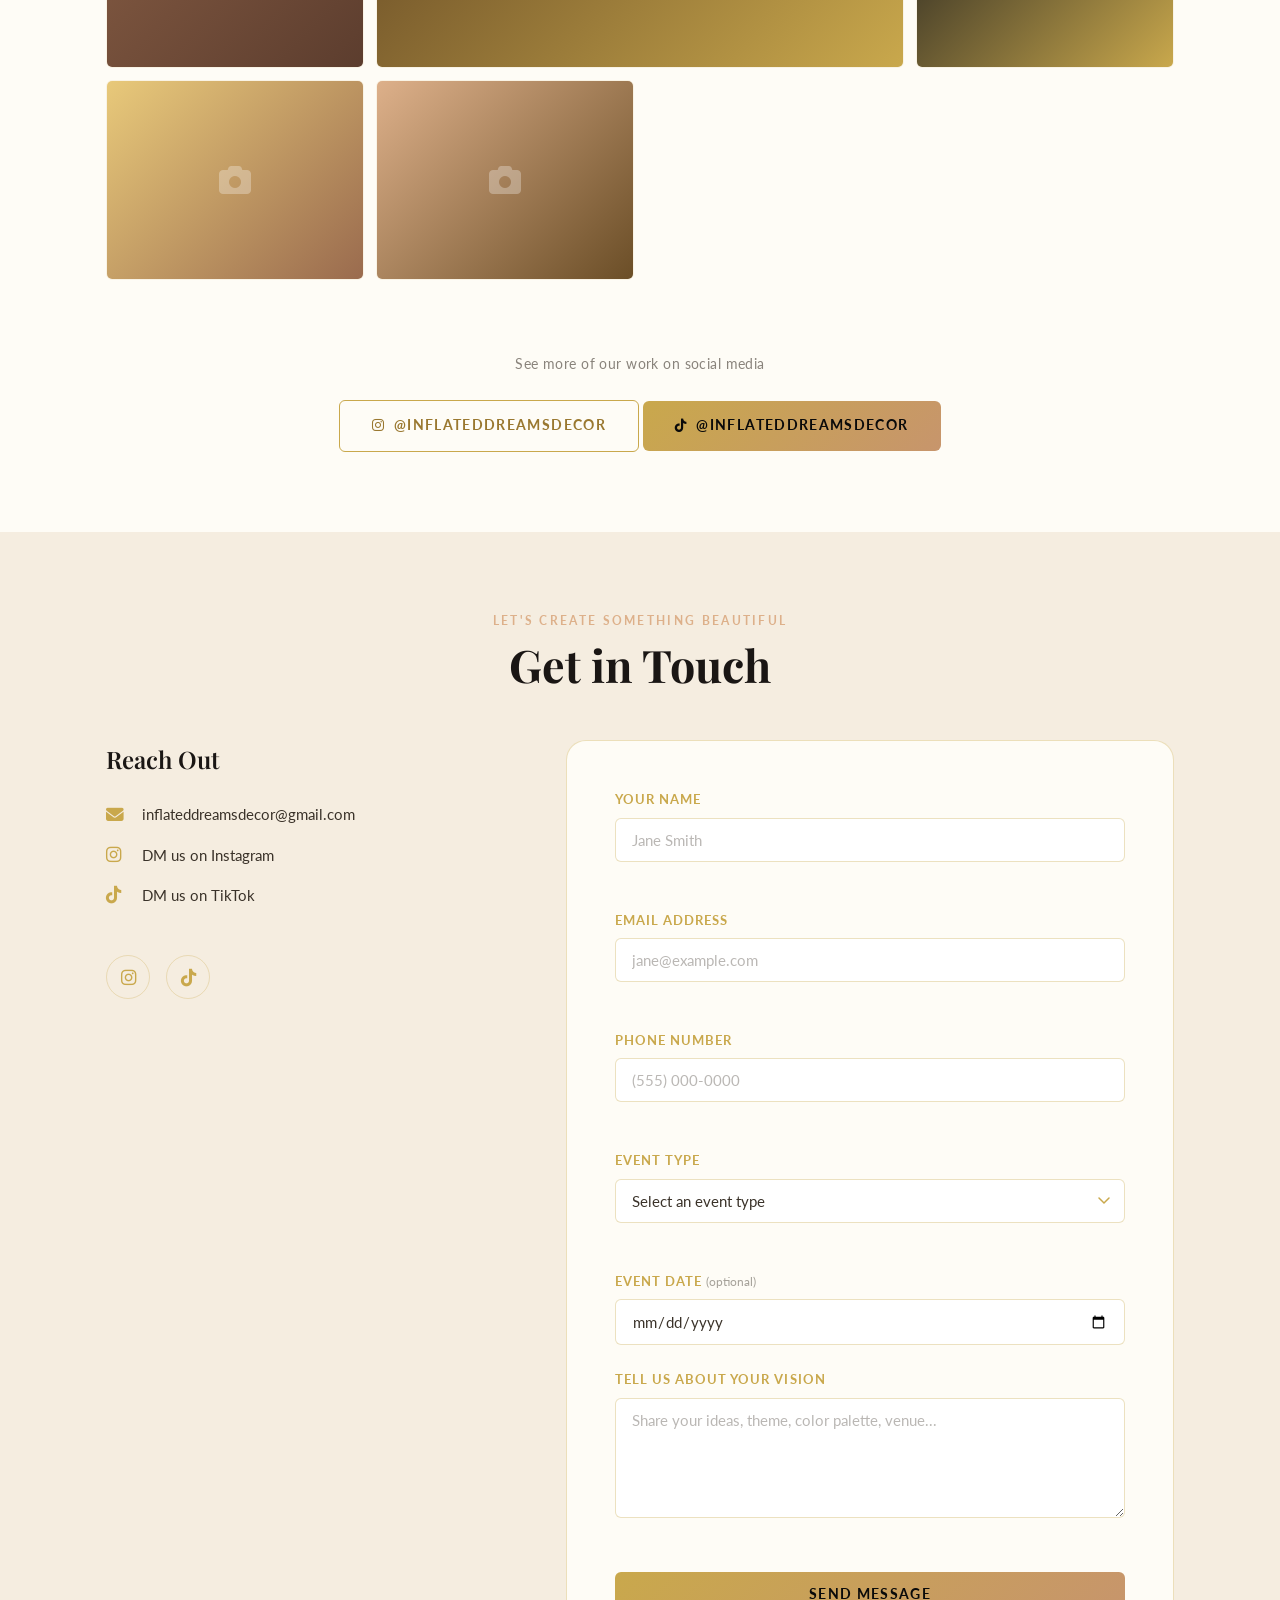
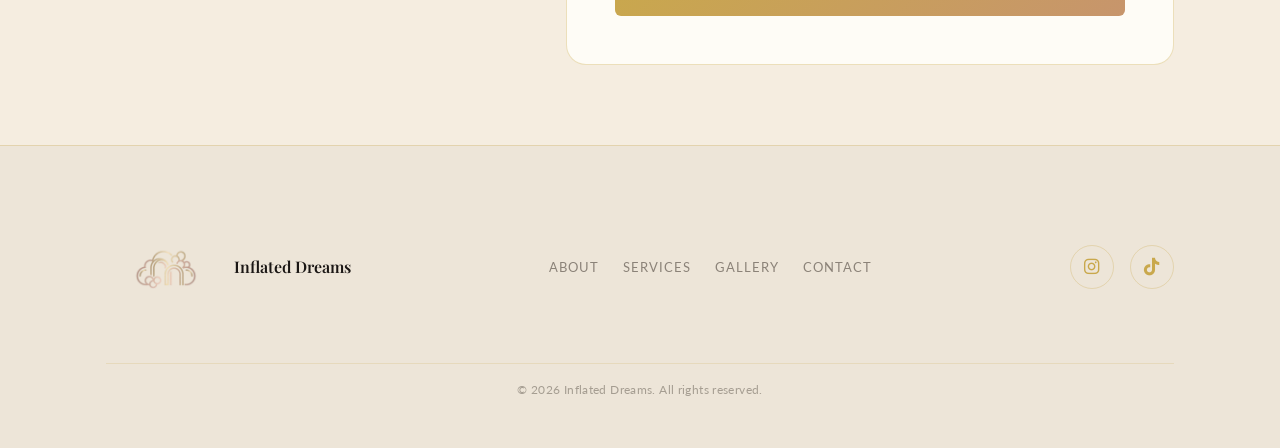
==== commit bd47f601: "chore: qr codes" ====
--- a/index.html
+++ b/index.html
@@ -87,6 +87,175 @@
             <path d="M30 60 Q32 68 30 76" stroke="#E8C97A" stroke-width="1.5" fill="none"/>
             <circle cx="30" cy="76" r="2" fill="#E8C97A" opacity="0.6"/>
             <defs><radialGradient id="b5" cx="35%" cy="30%"><stop offset="0%" stop-color="#F5E6CC"/><stop offset="100%" stop-color="#C9A84C"/></radialGradient></defs>
+          </svg>
+        </div>
+        <div class="balloon balloon--6">
+          <svg viewBox="0 0 60 80" xmlns="http://www.w3.org/2000/svg" aria-hidden="true">
+            <ellipse cx="30" cy="30" rx="26" ry="30" fill="url(#b6)" opacity="0.82"/>
+            <ellipse cx="20" cy="18" rx="5" ry="3" fill="white" opacity="0.22"/>
+            <path d="M30 60 Q32 68 30 76" stroke="#C97070" stroke-width="1.5" fill="none"/>
+            <circle cx="30" cy="76" r="2" fill="#C97070" opacity="0.6"/>
+            <defs><radialGradient id="b6" cx="35%" cy="30%"><stop offset="0%" stop-color="#F0B8B8"/><stop offset="100%" stop-color="#C97070"/></radialGradient></defs>
+          </svg>
+        </div>
+        <div class="balloon balloon--7">
+          <svg viewBox="0 0 60 80" xmlns="http://www.w3.org/2000/svg" aria-hidden="true">
+            <ellipse cx="30" cy="30" rx="26" ry="30" fill="url(#b7)" opacity="0.78"/>
+            <ellipse cx="21" cy="17" rx="7" ry="4" fill="white" opacity="0.28"/>
+            <path d="M30 60 Q32 68 30 76" stroke="#B0ACA4" stroke-width="1.5" fill="none"/>
+            <circle cx="30" cy="76" r="2" fill="#B0ACA4" opacity="0.6"/>
+            <defs><radialGradient id="b7" cx="35%" cy="30%"><stop offset="0%" stop-color="#E8E4DC"/><stop offset="100%" stop-color="#B8B4AC"/></radialGradient></defs>
+          </svg>
+        </div>
+        <div class="balloon balloon--8">
+          <svg viewBox="0 0 120 120" xmlns="http://www.w3.org/2000/svg" aria-hidden="true">
+            <ellipse cx="24" cy="34" rx="19" ry="23" fill="url(#b8a)" opacity="0.85"/>
+            <ellipse cx="60" cy="24" rx="21" ry="25" fill="url(#b8b)" opacity="0.80"/>
+            <ellipse cx="96" cy="34" rx="19" ry="23" fill="url(#b8c)" opacity="0.82"/>
+            <path d="M24 57 Q35 78 56 90" stroke="#C9A84C" stroke-width="1.2" fill="none"/>
+            <path d="M60 49 Q60 70 60 90" stroke="#C97070" stroke-width="1.2" fill="none"/>
+            <path d="M96 57 Q85 78 64 90" stroke="#9A7A8E" stroke-width="1.2" fill="none"/>
+            <circle cx="60" cy="90" r="3" fill="#C9A84C" opacity="0.7"/>
+            <path d="M60 90 Q62 100 60 110" stroke="#C9A84C" stroke-width="1.2" fill="none"/>
+            <circle cx="60" cy="110" r="2" fill="#C9A84C" opacity="0.5"/>
+            <defs>
+              <radialGradient id="b8a" cx="35%" cy="30%"><stop offset="0%" stop-color="#E8C97A"/><stop offset="100%" stop-color="#C9A84C"/></radialGradient>
+              <radialGradient id="b8b" cx="35%" cy="30%"><stop offset="0%" stop-color="#F0B8B8"/><stop offset="100%" stop-color="#C97070"/></radialGradient>
+              <radialGradient id="b8c" cx="35%" cy="30%"><stop offset="0%" stop-color="#D4B8CC"/><stop offset="100%" stop-color="#9A7A8E"/></radialGradient>
+            </defs>
+          </svg>
+        </div>
+        <div class="balloon balloon--9">
+          <svg viewBox="0 0 60 80" xmlns="http://www.w3.org/2000/svg" aria-hidden="true">
+            <ellipse cx="30" cy="30" rx="26" ry="30" fill="url(#b9)" opacity="0.80"/>
+            <ellipse cx="20" cy="18" rx="5" ry="3" fill="white" opacity="0.22"/>
+            <path d="M30 60 Q32 68 30 76" stroke="#9A7A8E" stroke-width="1.5" fill="none"/>
+            <path d="M25 76 Q27.5 72.5 30 76 Q32.5 72.5 35 76" stroke="#9A7A8E" stroke-width="1.2" fill="none"/>
+            <circle cx="30" cy="76" r="2" fill="#9A7A8E" opacity="0.6"/>
+            <defs><radialGradient id="b9" cx="35%" cy="30%"><stop offset="0%" stop-color="#D4B8CC"/><stop offset="100%" stop-color="#9A7A8E"/></radialGradient></defs>
+          </svg>
+        </div>
+        <div class="balloon balloon--10">
+          <svg viewBox="0 0 60 80" xmlns="http://www.w3.org/2000/svg" aria-hidden="true">
+            <ellipse cx="30" cy="30" rx="26" ry="30" fill="url(#b10)" opacity="0.75"/>
+            <path d="M30 60 Q32 68 30 76" stroke="#7EA090" stroke-width="1.5" fill="none"/>
+            <circle cx="30" cy="76" r="2" fill="#7EA090" opacity="0.6"/>
+            <defs><radialGradient id="b10" cx="35%" cy="30%"><stop offset="0%" stop-color="#C4DDD0"/><stop offset="100%" stop-color="#7EA090"/></radialGradient></defs>
+          </svg>
+        </div>
+        <div class="balloon balloon--11">
+          <svg viewBox="0 0 60 80" xmlns="http://www.w3.org/2000/svg" aria-hidden="true">
+            <path d="M30 54 C30 54 6 39 6 24 C6 14 14 8 22 8 C26 8 30 14 30 14 C30 14 34 8 38 8 C46 8 54 14 54 24 C54 39 30 54 30 54Z" fill="url(#b11)" opacity="0.85"/>
+            <ellipse cx="19" cy="18" rx="5" ry="3" fill="white" opacity="0.20"/>
+            <path d="M30 54 Q32 63 30 72" stroke="#C97070" stroke-width="1.5" fill="none"/>
+            <circle cx="30" cy="72" r="2" fill="#C97070" opacity="0.6"/>
+            <defs><radialGradient id="b11" cx="40%" cy="30%" gradientUnits="objectBoundingBox"><stop offset="0%" stop-color="#F5C8C8"/><stop offset="100%" stop-color="#C97070"/></radialGradient></defs>
+          </svg>
+        </div>
+        <div class="balloon balloon--12">
+          <svg viewBox="0 0 80 90" xmlns="http://www.w3.org/2000/svg" aria-hidden="true">
+            <ellipse cx="20" cy="28" rx="18" ry="22" fill="url(#b12a)" opacity="0.80"/>
+            <ellipse cx="13" cy="16" rx="6" ry="4" fill="white" opacity="0.25"/>
+            <ellipse cx="60" cy="28" rx="18" ry="22" fill="url(#b12b)" opacity="0.85"/>
+            <path d="M20 50 Q30 66 38 74" stroke="#B0ACA4" stroke-width="1.2" fill="none"/>
+            <path d="M60 50 Q50 66 42 74" stroke="#C9A84C" stroke-width="1.2" fill="none"/>
+            <circle cx="40" cy="74" r="2.5" fill="#C9A84C" opacity="0.7"/>
+            <path d="M40 74 Q42 82 40 88" stroke="#C9A84C" stroke-width="1.2" fill="none"/>
+            <circle cx="40" cy="88" r="2" fill="#C9A84C" opacity="0.5"/>
+            <defs>
+              <radialGradient id="b12a" cx="35%" cy="30%"><stop offset="0%" stop-color="#E8E4DC"/><stop offset="100%" stop-color="#B8B4AC"/></radialGradient>
+              <radialGradient id="b12b" cx="35%" cy="30%"><stop offset="0%" stop-color="#E8C97A"/><stop offset="100%" stop-color="#C9A84C"/></radialGradient>
+            </defs>
+          </svg>
+        </div>
+        <div class="balloon balloon--13">
+          <svg viewBox="0 0 45 90" xmlns="http://www.w3.org/2000/svg" aria-hidden="true">
+            <ellipse cx="22" cy="32" rx="17" ry="30" fill="url(#b13)" opacity="0.78"/>
+            <ellipse cx="15" cy="18" rx="5" ry="3" fill="white" opacity="0.22"/>
+            <path d="M22 62 Q24 71 22 80" stroke="#9A8AB0" stroke-width="1.5" fill="none"/>
+            <circle cx="22" cy="80" r="2" fill="#9A8AB0" opacity="0.6"/>
+            <defs><radialGradient id="b13" cx="35%" cy="30%"><stop offset="0%" stop-color="#D4C8E8"/><stop offset="100%" stop-color="#9A8AB0"/></radialGradient></defs>
+          </svg>
+        </div>
+        <div class="balloon balloon--14">
+          <svg viewBox="0 0 150 130" xmlns="http://www.w3.org/2000/svg" aria-hidden="true">
+            <ellipse cx="75" cy="22" rx="20" ry="24" fill="url(#b14a)" opacity="0.85"/>
+            <ellipse cx="28" cy="60" rx="18" ry="22" fill="url(#b14b)" opacity="0.80"/>
+            <ellipse cx="122" cy="60" rx="18" ry="22" fill="url(#b14c)" opacity="0.80"/>
+            <ellipse cx="75" cy="96" rx="19" ry="23" fill="url(#b14d)" opacity="0.82"/>
+            <path d="M75 46 Q75 84 73 112" stroke="#C9A84C" stroke-width="1.1" fill="none"/>
+            <path d="M28 82 Q46 98 71 112" stroke="#C97070" stroke-width="1.1" fill="none"/>
+            <path d="M122 82 Q104 98 79 112" stroke="#7EA090" stroke-width="1.1" fill="none"/>
+            <circle cx="75" cy="112" r="3.5" fill="#C9A84C" opacity="0.7"/>
+            <path d="M75 112 Q77 121 75 128" stroke="#C9A84C" stroke-width="1.1" fill="none"/>
+            <circle cx="75" cy="128" r="2" fill="#C9A84C" opacity="0.5"/>
+            <defs>
+              <radialGradient id="b14a" cx="35%" cy="30%"><stop offset="0%" stop-color="#E8C97A"/><stop offset="100%" stop-color="#C9A84C"/></radialGradient>
+              <radialGradient id="b14b" cx="35%" cy="30%"><stop offset="0%" stop-color="#F0B8B8"/><stop offset="100%" stop-color="#C97070"/></radialGradient>
+              <radialGradient id="b14c" cx="35%" cy="30%"><stop offset="0%" stop-color="#C4DDD0"/><stop offset="100%" stop-color="#7EA090"/></radialGradient>
+              <radialGradient id="b14d" cx="35%" cy="30%"><stop offset="0%" stop-color="#D4B8CC"/><stop offset="100%" stop-color="#9A7A8E"/></radialGradient>
+            </defs>
+          </svg>
+        </div>
+        <div class="balloon balloon--15">
+          <svg viewBox="0 0 60 80" xmlns="http://www.w3.org/2000/svg" aria-hidden="true">
+            <path d="M30 6 L35.3 20.7 L50.9 21.2 L38.6 30.8 L42.9 45.8 L30 37 L17.1 45.8 L21.4 30.8 L9.1 21.2 L24.7 20.7 Z" fill="url(#b15)" opacity="0.88"/>
+            <path d="M22 10 L26 22 L23 22 L19 10 Z" fill="white" opacity="0.18"/>
+            <path d="M30 47 Q32 57 30 67" stroke="#C9A84C" stroke-width="1.5" fill="none"/>
+            <circle cx="30" cy="67" r="2" fill="#C9A84C" opacity="0.6"/>
+            <defs>
+              <linearGradient id="b15" x1="0%" y1="0%" x2="100%" y2="100%">
+                <stop offset="0%" stop-color="#F5E890"/>
+                <stop offset="50%" stop-color="#E8C97A"/>
+                <stop offset="100%" stop-color="#C8A030"/>
+              </linearGradient>
+            </defs>
+          </svg>
+        </div>
+        <div class="balloon balloon--16">
+          <svg viewBox="0 0 60 80" xmlns="http://www.w3.org/2000/svg" aria-hidden="true">
+            <path d="M30 66 C22 66 6 52 6 36 C6 18 16 8 30 8 C44 8 54 18 54 36 C54 52 38 66 30 66 Z" fill="url(#b16)" opacity="0.82"/>
+            <ellipse cx="20" cy="20" rx="6" ry="4" fill="white" opacity="0.20"/>
+            <path d="M30 66 Q32 72 30 78" stroke="#CC8A78" stroke-width="1.5" fill="none"/>
+            <circle cx="30" cy="78" r="2" fill="#CC8A78" opacity="0.6"/>
+            <defs><radialGradient id="b16" cx="35%" cy="30%" gradientUnits="objectBoundingBox"><stop offset="0%" stop-color="#F0C4B0"/><stop offset="100%" stop-color="#CC8A78"/></radialGradient></defs>
+          </svg>
+        </div>
+        <div class="balloon balloon--17">
+          <svg viewBox="0 0 80 120" xmlns="http://www.w3.org/2000/svg" aria-hidden="true">
+            <ellipse cx="16" cy="60" rx="15" ry="18" fill="url(#b17a)" opacity="0.78"/>
+            <ellipse cx="40" cy="22" rx="20" ry="24" fill="url(#b17b)" opacity="0.85"/>
+            <ellipse cx="64" cy="60" rx="15" ry="18" fill="url(#b17c)" opacity="0.80"/>
+            <path d="M16 78 Q28 90 38 98" stroke="#7EA090" stroke-width="1.2" fill="none"/>
+            <path d="M40 46 Q40 72 40 98" stroke="#C9A84C" stroke-width="1.2" fill="none"/>
+            <path d="M64 78 Q52 90 42 98" stroke="#C97070" stroke-width="1.2" fill="none"/>
+            <circle cx="40" cy="98" r="3" fill="#C9A84C" opacity="0.7"/>
+            <path d="M40 98 Q42 108 40 116" stroke="#C9A84C" stroke-width="1.2" fill="none"/>
+            <circle cx="40" cy="116" r="2" fill="#C9A84C" opacity="0.5"/>
+            <defs>
+              <radialGradient id="b17a" cx="35%" cy="30%"><stop offset="0%" stop-color="#C4DDD0"/><stop offset="100%" stop-color="#7EA090"/></radialGradient>
+              <radialGradient id="b17b" cx="35%" cy="30%"><stop offset="0%" stop-color="#E8C97A"/><stop offset="100%" stop-color="#C9A84C"/></radialGradient>
+              <radialGradient id="b17c" cx="35%" cy="30%"><stop offset="0%" stop-color="#F0B8B8"/><stop offset="100%" stop-color="#C97070"/></radialGradient>
+            </defs>
+          </svg>
+        </div>
+        <div class="balloon balloon--18">
+          <svg viewBox="0 0 100 110" xmlns="http://www.w3.org/2000/svg" aria-hidden="true">
+            <ellipse cx="18" cy="38" rx="17" ry="20" fill="url(#b18a)" opacity="0.80"/>
+            <path d="M50 48 C50 48 32 34 32 22 C32 14 38 10 43 10 C46 10 50 15 50 15 C50 15 54 10 57 10 C62 10 68 14 68 22 C68 34 50 48 50 48Z" fill="url(#b18b)" opacity="0.85"/>
+            <ellipse cx="40" cy="16" rx="4" ry="3" fill="white" opacity="0.20"/>
+            <ellipse cx="82" cy="38" rx="17" ry="20" fill="url(#b18c)" opacity="0.82"/>
+            <path d="M18 58 Q28 72 47 82" stroke="#B8B4AC" stroke-width="1.2" fill="none"/>
+            <path d="M50 48 Q50 66 50 82" stroke="#C97070" stroke-width="1.2" fill="none"/>
+            <path d="M82 58 Q72 72 53 82" stroke="#CC8A78" stroke-width="1.2" fill="none"/>
+            <circle cx="50" cy="82" r="3" fill="#C9A84C" opacity="0.7"/>
+            <path d="M50 82 Q52 92 50 100" stroke="#C9A84C" stroke-width="1.2" fill="none"/>
+            <circle cx="50" cy="100" r="2" fill="#C9A84C" opacity="0.5"/>
+            <defs>
+              <radialGradient id="b18a" cx="35%" cy="30%"><stop offset="0%" stop-color="#E8E4DC"/><stop offset="100%" stop-color="#B8B4AC"/></radialGradient>
+              <radialGradient id="b18b" cx="40%" cy="30%" gradientUnits="objectBoundingBox"><stop offset="0%" stop-color="#F5C8C8"/><stop offset="100%" stop-color="#C97070"/></radialGradient>
+              <radialGradient id="b18c" cx="35%" cy="30%"><stop offset="0%" stop-color="#F0C4B0"/><stop offset="100%" stop-color="#CC8A78"/></radialGradient>
+            </defs>
           </svg>
         </div>
       </div>
--- a/css/styles.css
+++ b/css/styles.css
@@ -19,6 +19,13 @@
   --color-white:        #FAF8F5;
   --color-services-bg:  #F7F0E6;
 
+  --color-cream:        #FEFCF6;
+  --color-cream-alt:    #F5EDE0;
+  --color-cream-deep:   #EDE5D8;
+  --color-text-heading: #1A1614;
+  --color-text-primary: #3A3229;
+  --color-text-muted:   rgba(58, 50, 41, 0.6);
+
   --font-heading: 'Playfair Display', Georgia, serif;
   --font-body:    'Lato', 'Helvetica Neue', Arial, sans-serif;
 
@@ -31,7 +38,7 @@
   --radius-lg:  20px;
 
   --shadow-gold: 0 0 24px rgba(201, 168, 76, 0.3);
-  --shadow-card: 0 4px 24px rgba(0,0,0,0.4);
+  --shadow-card: 0 4px 24px rgba(58, 50, 41, 0.1);
 
   --header-height: 70px;
 
@@ -59,8 +66,8 @@
 
 body {
   font-family: var(--font-body);
-  background-color: var(--color-black);
-  color: var(--color-champagne);
+  background-color: var(--color-cream);
+  color: var(--color-text-primary);
   line-height: 1.6;
   overflow-x: hidden;
 }
@@ -166,10 +173,10 @@
 }
 
 .site-header.scrolled {
-  background-color: rgba(10, 10, 10, 0.95);
+  background-color: rgba(254, 252, 246, 0.95);
   backdrop-filter: blur(12px);
   -webkit-backdrop-filter: blur(12px);
-  box-shadow: 0 1px 0 rgba(201, 168, 76, 0.2);
+  box-shadow: 0 1px 0 rgba(201, 168, 76, 0.3);
 }
 
 .nav-container {
@@ -200,7 +207,7 @@
   font-family: var(--font-heading);
   font-size: 1.1rem;
   font-weight: 600;
-  color: var(--color-champagne);
+  color: var(--color-text-heading);
   letter-spacing: 0.02em;
   display: none;
 }
@@ -216,7 +223,7 @@
   font-weight: 400;
   letter-spacing: 0.08em;
   text-transform: uppercase;
-  color: var(--color-champagne);
+  color: var(--color-text-primary);
   position: relative;
   padding-bottom: 4px;
   transition: color var(--transition-fast);
@@ -291,7 +298,7 @@
   display: block;
   width: 100%;
   height: 2px;
-  background-color: var(--color-champagne);
+  background-color: var(--color-text-heading);
   border-radius: 2px;
   transition: transform var(--transition-base), opacity var(--transition-base), background-color var(--transition-fast);
 }
@@ -312,7 +319,7 @@
 .mobile-menu {
   position: fixed;
   inset: 0;
-  background-color: var(--color-black);
+  background-color: var(--color-cream);
   z-index: 1001;
   display: flex;
   flex-direction: column;
@@ -341,7 +348,7 @@
   align-items: center;
   justify-content: center;
   font-size: 1.5rem;
-  color: var(--color-champagne);
+  color: var(--color-text-heading);
   border-radius: var(--radius-sm);
   transition: color var(--transition-fast);
 }
@@ -364,7 +371,7 @@
   font-family: var(--font-heading);
   font-size: 2rem;
   font-weight: 600;
-  color: var(--color-champagne);
+  color: var(--color-text-heading);
   letter-spacing: 0.04em;
   transition: color var(--transition-fast);
 }
@@ -382,7 +389,7 @@
 }
 
 .mobile-social a {
-  color: var(--color-champagne);
+  color: var(--color-text-primary);
   transition: color var(--transition-fast);
 }
 
@@ -429,7 +436,7 @@
   align-items: center;
   justify-content: center;
   overflow: hidden;
-  background-color: var(--color-black);
+  background-color: var(--color-cream);
 }
 
 .hero-parallax-layer {
@@ -443,7 +450,7 @@
   position: absolute;
   border-radius: 50%;
   filter: blur(80px);
-  opacity: 0.25;
+  opacity: 0.35;
 }
 
 .hero-glow--gold {
@@ -481,11 +488,24 @@
   height: 100%;
 }
 
-.balloon--1 { width: 50px; bottom: -80px; left: 8%; animation-duration: 14s; animation-delay: 0s; }
-.balloon--2 { width: 38px; bottom: -80px; left: 25%; animation-duration: 18s; animation-delay: 3s; }
-.balloon--3 { width: 60px; bottom: -80px; left: 55%; animation-duration: 12s; animation-delay: 6s; }
-.balloon--4 { width: 44px; bottom: -80px; left: 72%; animation-duration: 16s; animation-delay: 1.5s; }
-.balloon--5 { width: 32px; bottom: -80px; left: 88%; animation-duration: 20s; animation-delay: 9s; }
+.balloon--1  { width: 50px; bottom: -80px;  left: 8%;  animation-duration: 14s;   animation-delay: 0s; }
+.balloon--2  { width: 38px; bottom: -80px;  left: 25%; animation-duration: 18s;   animation-delay: 3s; }
+.balloon--3  { width: 60px; bottom: -80px;  left: 55%; animation-duration: 12s;   animation-delay: 6s; }
+.balloon--4  { width: 44px; bottom: -80px;  left: 72%; animation-duration: 16s;   animation-delay: 1.5s; }
+.balloon--5  { width: 32px; bottom: -80px;  left: 88%; animation-duration: 20s;   animation-delay: 9s; }
+.balloon--6  { width: 42px; bottom: -80px;  left: 3%;  animation-duration: 15s;   animation-delay: 2.5s; }
+.balloon--7  { width: 36px; bottom: -80px;  left: 35%; animation-duration: 21s;   animation-delay: 7.5s; }
+.balloon--8  { width: 88px; bottom: -100px; left: 62%; animation-duration: 17s;   animation-delay: 4s; }
+.balloon--9  { width: 46px; bottom: -80px;  left: 79%; animation-duration: 13.5s; animation-delay: 11s; }
+.balloon--10 { width: 40px; bottom: -80px;  left: 45%; animation-duration: 24s;   animation-delay: 5.5s; }
+.balloon--11 { width: 50px; bottom: -80px;  left: 15%; animation-duration: 16s;   animation-delay: 3.5s; }
+.balloon--12 { width: 75px; bottom: -90px;  left: 30%; animation-duration: 19s;   animation-delay: 8s; }
+.balloon--13 { width: 30px; bottom: -90px;  left: 58%; animation-duration: 14s;   animation-delay: 12s; }
+.balloon--14 { width: 115px; bottom: -100px; left: 67%; animation-duration: 22s;  animation-delay: 6s; }
+.balloon--15 { width: 48px; bottom: -80px;  left: 18%; animation-duration: 11s;   animation-delay: 1s; }
+.balloon--16 { width: 44px; bottom: -80px;  left: 83%; animation-duration: 17s;   animation-delay: 4s; }
+.balloon--17 { width: 80px; bottom: -120px; left: 40%; animation-duration: 20s;   animation-delay: 9s; }
+.balloon--18 { width: 85px; bottom: -100px; left: 91%; animation-duration: 15s;   animation-delay: 13s; }
 
 @keyframes floatUp {
   0%   { transform: translateY(0) rotate(0deg);  opacity: 0; }
@@ -518,14 +538,14 @@
   font-size: clamp(2.4rem, 8vw, 4.5rem);
   font-weight: 700;
   line-height: 1.15;
-  color: var(--color-champagne-soft);
+  color: var(--color-text-heading);
   margin-bottom: var(--space-md);
-  text-shadow: 0 2px 40px rgba(0,0,0,0.5);
+  text-shadow: none;
 }
 
 .hero-subheadline {
   font-size: clamp(0.95rem, 2.5vw, 1.15rem);
-  color: rgba(245, 230, 204, 0.75);
+  color: var(--color-text-muted);
   font-weight: 300;
   letter-spacing: 0.03em;
   margin-bottom: var(--space-lg);
@@ -600,7 +620,7 @@
 
 .btn--outline {
   background: transparent;
-  color: var(--color-gold-light);
+  color: var(--color-gold-dark);
   border: 1.5px solid var(--color-gold);
 }
 
@@ -644,14 +664,14 @@
 }
 
 .section-title--light {
-  color: var(--color-champagne-soft);
+  color: var(--color-text-heading);
 }
 
 /* ============================================================
    ABOUT SECTION
    ============================================================ */
 .about {
-  background-color: var(--color-black-soft);
+  background-color: var(--color-cream-alt);
   padding: var(--space-xl) 0;
   text-align: center;
 }
@@ -675,7 +695,7 @@
   font-family: var(--font-heading);
   font-style: italic;
   font-size: clamp(1.3rem, 4vw, 2rem);
-  color: var(--color-champagne-soft);
+  color: var(--color-text-heading);
   line-height: 1.4;
   margin-bottom: var(--space-md);
   max-width: 600px;
@@ -685,7 +705,7 @@
 
 .about-description {
   font-size: 1rem;
-  color: rgba(245, 230, 204, 0.7);
+  color: var(--color-text-muted);
   max-width: 540px;
   margin: 0 auto var(--space-lg);
   line-height: 1.8;
@@ -722,8 +742,8 @@
 }
 
 .service-card {
-  background-color: var(--color-gray-dark);
-  border: 1px solid rgba(201, 168, 76, 0.15);
+  background-color: var(--color-cream);
+  border: 1px solid rgba(201, 168, 76, 0.3);
   border-radius: var(--radius-md);
   padding: var(--space-md);
   transition: transform var(--transition-base), border-color var(--transition-base), box-shadow var(--transition-base);
@@ -752,13 +772,13 @@
   font-family: var(--font-heading);
   font-size: 1.15rem;
   font-weight: 600;
-  color: var(--color-champagne);
+  color: var(--color-text-heading);
   margin-bottom: var(--space-xs);
 }
 
 .service-card-desc {
   font-size: 0.9rem;
-  color: rgba(245, 230, 204, 0.65);
+  color: var(--color-text-muted);
   line-height: 1.7;
 }
 
@@ -779,7 +799,7 @@
    GALLERY SECTION
    ============================================================ */
 .gallery {
-  background-color: var(--color-black);
+  background-color: var(--color-cream);
   padding: var(--space-xl) 0;
 }
 
@@ -851,7 +871,7 @@
 
 .gallery-cta-text {
   font-size: 0.9rem;
-  color: rgba(245, 230, 204, 0.6);
+  color: var(--color-text-muted);
   margin-bottom: var(--space-sm);
   letter-spacing: 0.03em;
 }
@@ -944,7 +964,7 @@
    CONTACT SECTION
    ============================================================ */
 .contact {
-  background-color: var(--color-black-soft);
+  background-color: var(--color-cream-alt);
   padding: var(--space-xl) 0;
 }
 
@@ -969,7 +989,7 @@
 .contact-info-title {
   font-family: var(--font-heading);
   font-size: 1.5rem;
-  color: var(--color-champagne-soft);
+  color: var(--color-text-heading);
   margin-bottom: var(--space-md);
   font-weight: 600;
 }
@@ -996,7 +1016,7 @@
 }
 
 .contact-info-link {
-  color: rgba(245, 230, 204, 0.8);
+  color: var(--color-text-primary);
   transition: color var(--transition-fast);
 }
 
@@ -1034,8 +1054,8 @@
 
 /* Contact Form */
 .contact-form-wrapper {
-  background: var(--color-gray-dark);
-  border: 1px solid rgba(201, 168, 76, 0.15);
+  background: var(--color-cream);
+  border: 1px solid rgba(201, 168, 76, 0.35);
   border-radius: var(--radius-lg);
   padding: var(--space-md);
 }
@@ -1058,17 +1078,17 @@
   font-weight: 400;
   text-transform: none;
   letter-spacing: 0;
-  color: rgba(245, 230, 204, 0.5);
+  color: rgba(58, 50, 41, 0.45);
   font-size: 0.75rem;
 }
 
 .form-input {
   width: 100%;
   padding: 12px 16px;
-  background: var(--color-black-soft);
-  border: 1.5px solid rgba(201, 168, 76, 0.2);
+  background: #FFFFFF;
+  border: 1.5px solid rgba(201, 168, 76, 0.35);
   border-radius: var(--radius-sm);
-  color: var(--color-champagne);
+  color: var(--color-text-primary);
   font-size: 0.95rem;
   transition: border-color var(--transition-fast), box-shadow var(--transition-fast);
   appearance: none;
@@ -1076,7 +1096,7 @@
 }
 
 .form-input::placeholder {
-  color: rgba(245, 230, 204, 0.3);
+  color: rgba(58, 50, 41, 0.35);
 }
 
 .form-input:focus {
@@ -1098,8 +1118,8 @@
 }
 
 .form-select option {
-  background-color: var(--color-gray-dark);
-  color: var(--color-champagne);
+  background-color: #FFFFFF;
+  color: var(--color-text-primary);
 }
 
 .form-textarea {
@@ -1206,8 +1226,8 @@
    FOOTER
    ============================================================ */
 .site-footer {
-  background-color: var(--color-black);
-  border-top: 1px solid rgba(201, 168, 76, 0.15);
+  background-color: var(--color-cream-deep);
+  border-top: 1px solid rgba(201, 168, 76, 0.3);
   padding: var(--space-lg) 0;
 }
 
@@ -1235,7 +1255,7 @@
 .footer-logo-text {
   font-family: var(--font-heading);
   font-size: 1rem;
-  color: var(--color-champagne);
+  color: var(--color-text-heading);
   font-weight: 600;
 }
 
@@ -1250,7 +1270,7 @@
   font-size: 0.8rem;
   letter-spacing: 0.08em;
   text-transform: uppercase;
-  color: rgba(245, 230, 204, 0.5);
+  color: rgba(58, 50, 41, 0.55);
   transition: color var(--transition-fast);
 }
 
@@ -1266,7 +1286,7 @@
 
 .footer-copy {
   font-size: 0.78rem;
-  color: rgba(245, 230, 204, 0.3);
+  color: rgba(58, 50, 41, 0.4);
   letter-spacing: 0.03em;
 }
 
@@ -1287,7 +1307,7 @@
   .footer-copy {
     width: 100%;
     text-align: center;
-    border-top: 1px solid rgba(201, 168, 76, 0.08);
+    border-top: 1px solid rgba(201, 168, 76, 0.2);
     padding-top: var(--space-sm);
     margin-top: var(--space-xs);
   }
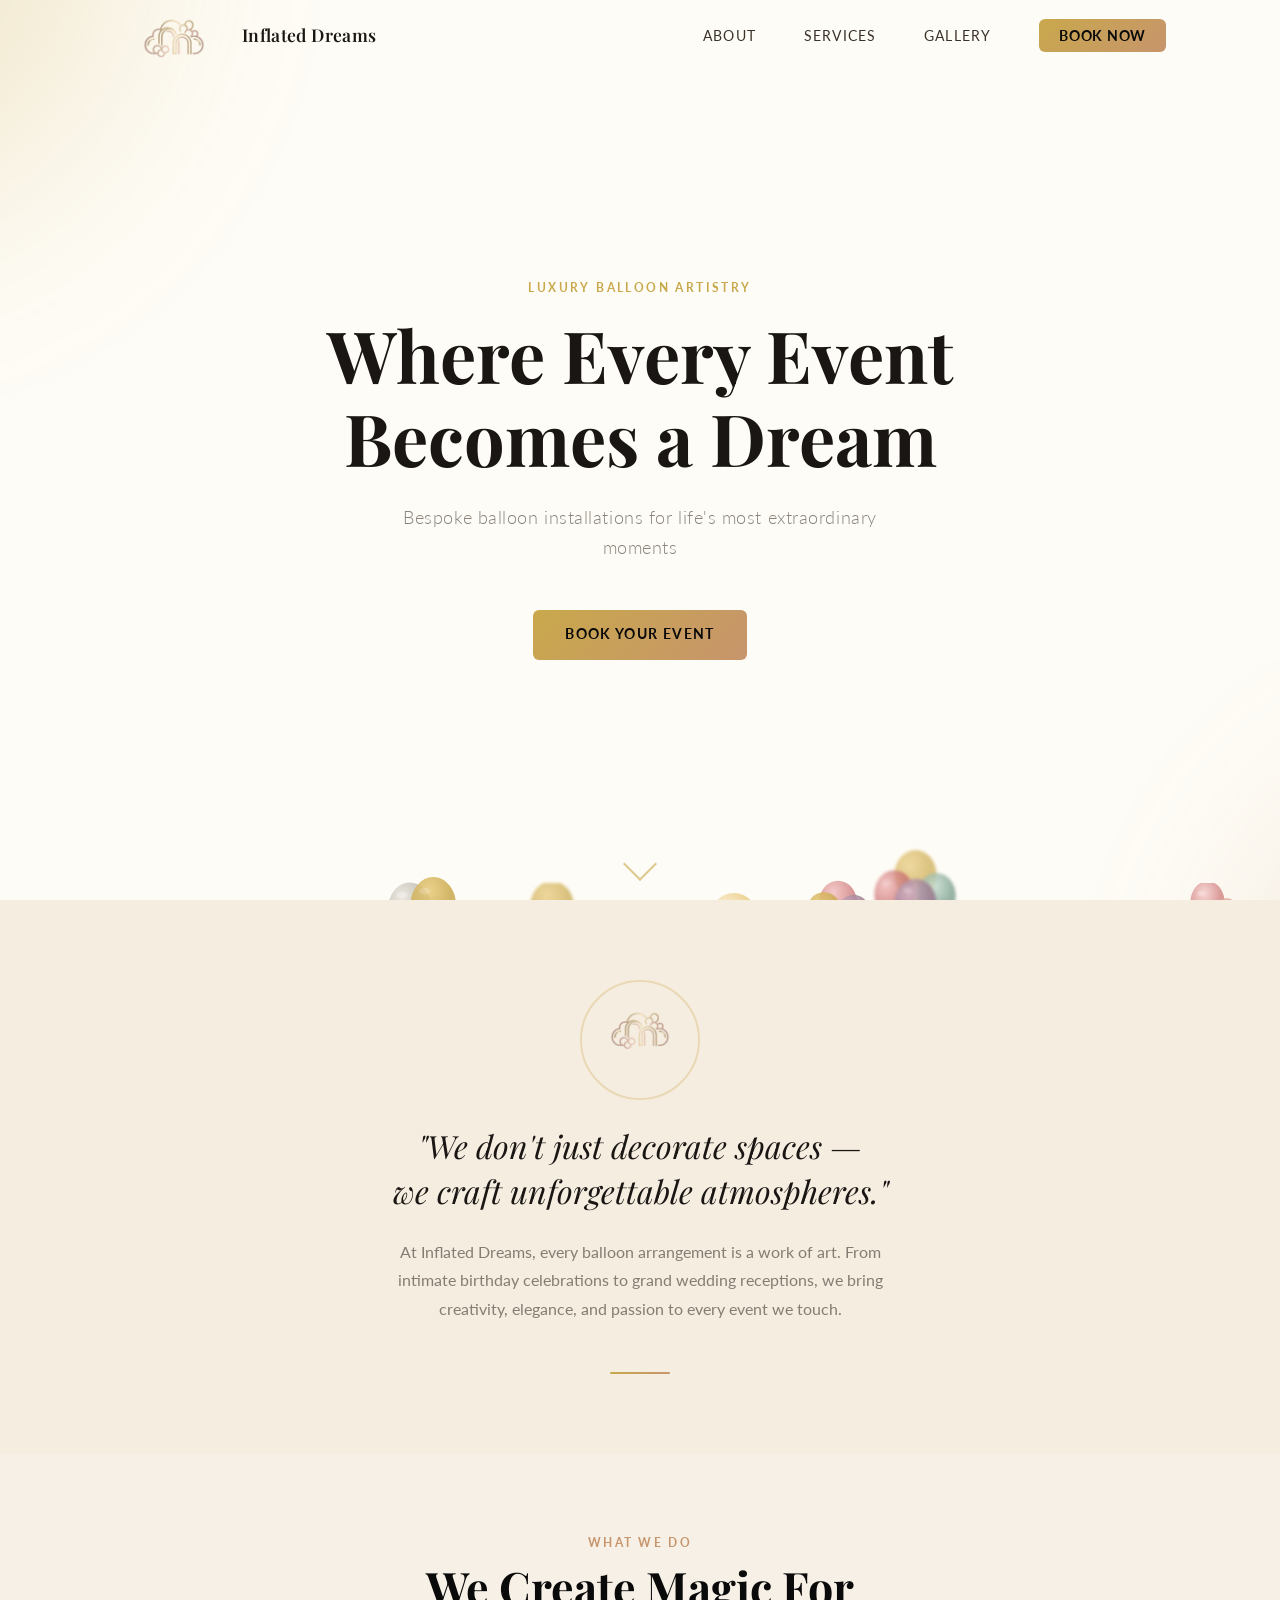
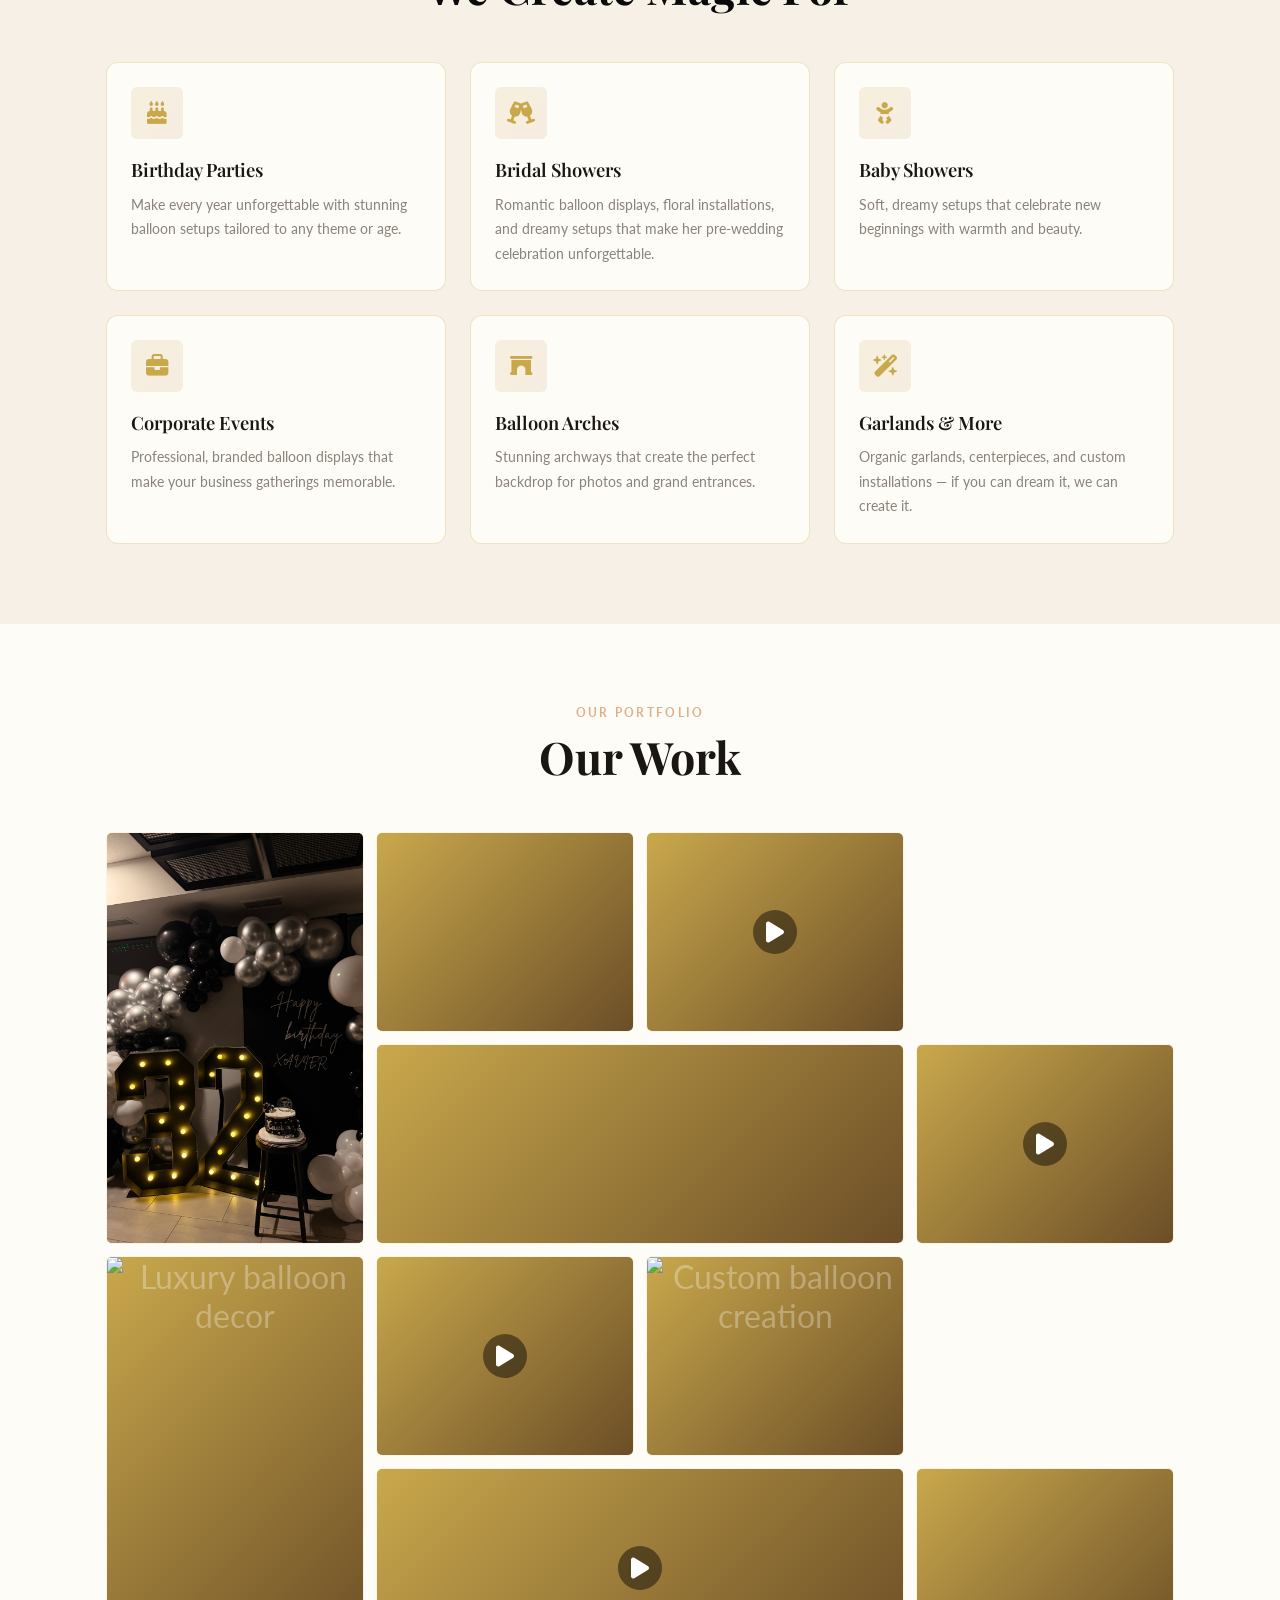
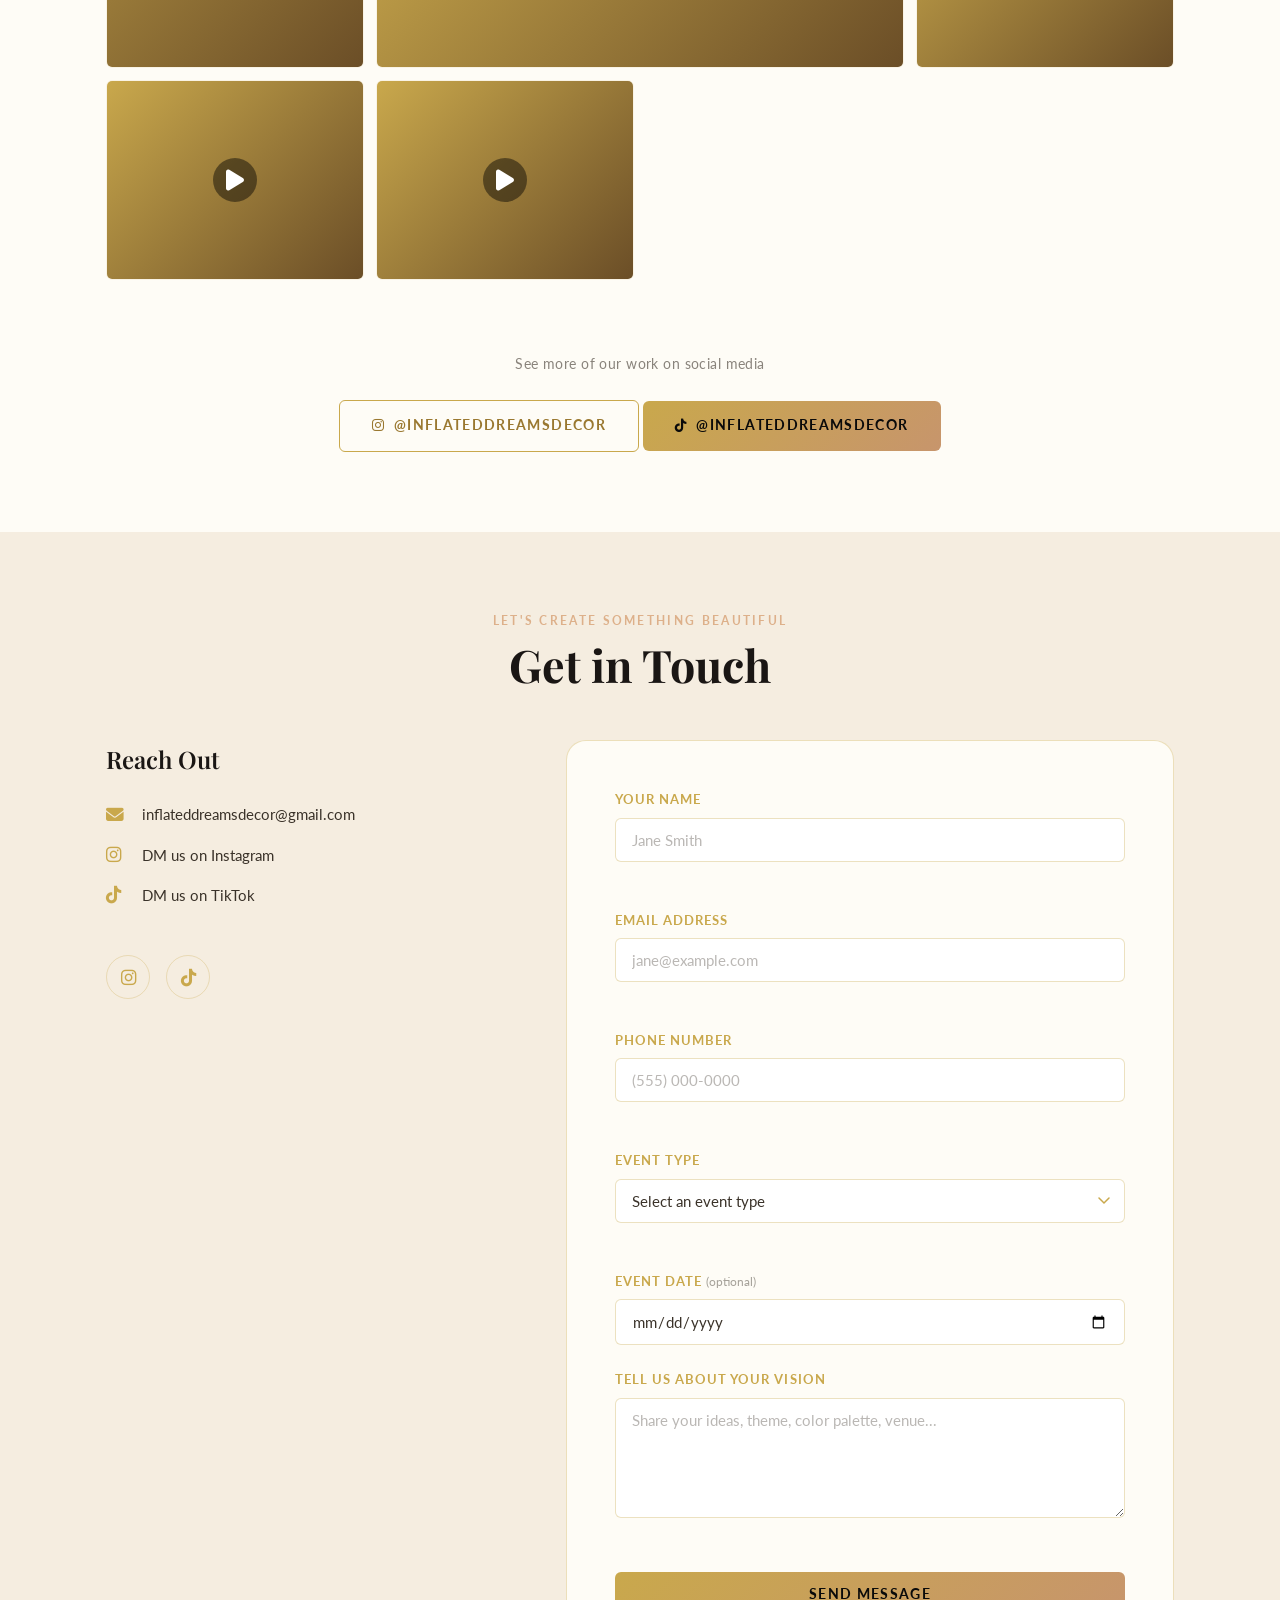
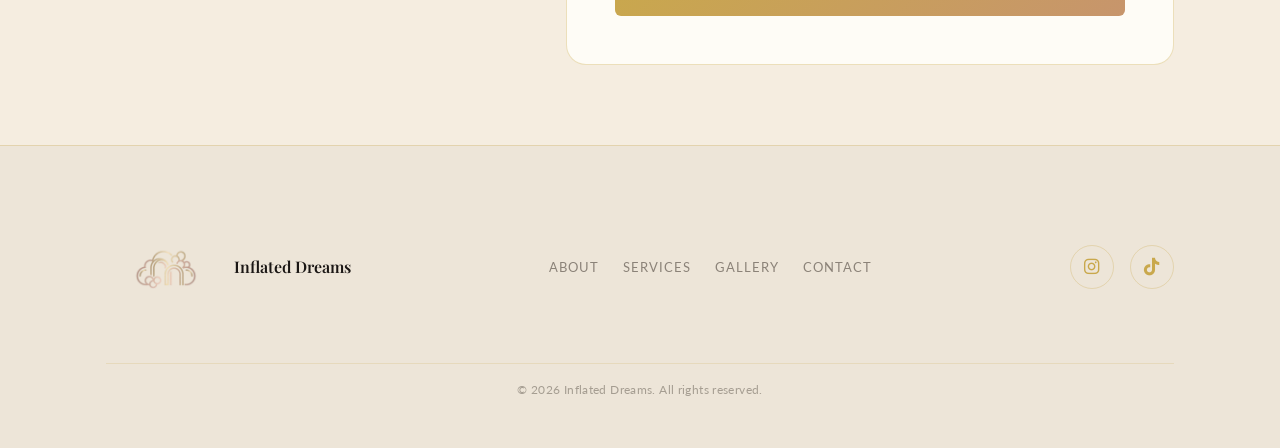
==== commit fc5ed90f: "chore: add gallery images" ====
--- a/index.html
+++ b/index.html
@@ -49,155 +49,199 @@
       </div>
 
       <div class="balloons-container" aria-hidden="true">
-        <div class="balloon balloon--1">
+        <div class="balloon balloon--1 balloon--near">
+          <div class="balloon-sway"><div class="balloon-body">
           <svg viewBox="0 0 60 80" xmlns="http://www.w3.org/2000/svg" aria-hidden="true">
             <ellipse cx="30" cy="30" rx="26" ry="30" fill="url(#b1)" opacity="0.85"/>
             <path d="M30 60 Q32 68 30 76" stroke="#C9A84C" stroke-width="1.5" fill="none"/>
             <circle cx="30" cy="76" r="2" fill="#C9A84C" opacity="0.6"/>
             <defs><radialGradient id="b1" cx="35%" cy="30%"><stop offset="0%" stop-color="#E8C97A"/><stop offset="100%" stop-color="#C9A84C"/></radialGradient></defs>
           </svg>
-        </div>
-        <div class="balloon balloon--2">
+          </div></div>
+        </div>
+        <div class="balloon balloon--2 balloon--mid">
+          <div class="balloon-sway"><div class="balloon-body">
           <svg viewBox="0 0 60 80" xmlns="http://www.w3.org/2000/svg" aria-hidden="true">
             <ellipse cx="30" cy="30" rx="26" ry="30" fill="url(#b2)" opacity="0.8"/>
             <path d="M30 60 Q32 68 30 76" stroke="#C7956C" stroke-width="1.5" fill="none"/>
             <circle cx="30" cy="76" r="2" fill="#C7956C" opacity="0.6"/>
-            <defs><radialGradient id="b2" cx="35%" cy="30%"><stop offset="0%" stop-color="#DDB08A"/><stop offset="100%" stop-color="#C7956C"/></radialGradient></defs>
-          </svg>
-        </div>
-        <div class="balloon balloon--3">
+            <defs><radialGradient id="b2" cx="40%" cy="25%"><stop offset="0%" stop-color="#DDB08A"/><stop offset="100%" stop-color="#C7956C"/></radialGradient></defs>
+          </svg>
+          </div></div>
+        </div>
+        <div class="balloon balloon--3 balloon--near">
+          <div class="balloon-sway"><div class="balloon-body">
           <svg viewBox="0 0 60 80" xmlns="http://www.w3.org/2000/svg" aria-hidden="true">
             <ellipse cx="30" cy="30" rx="26" ry="30" fill="url(#b3)" opacity="0.75"/>
             <path d="M30 60 Q32 68 30 76" stroke="#F5E6CC" stroke-width="1.5" fill="none"/>
             <circle cx="30" cy="76" r="2" fill="#F5E6CC" opacity="0.6"/>
-            <defs><radialGradient id="b3" cx="35%" cy="30%"><stop offset="0%" stop-color="#FAF0DC"/><stop offset="100%" stop-color="#E8C97A"/></radialGradient></defs>
-          </svg>
-        </div>
-        <div class="balloon balloon--4">
+            <defs><radialGradient id="b3" cx="30%" cy="35%"><stop offset="0%" stop-color="#FAF0DC"/><stop offset="100%" stop-color="#E8C97A"/></radialGradient></defs>
+          </svg>
+          </div></div>
+        </div>
+        <div class="balloon balloon--4 balloon--mid">
+          <div class="balloon-sway"><div class="balloon-body">
           <svg viewBox="0 0 60 80" xmlns="http://www.w3.org/2000/svg" aria-hidden="true">
             <ellipse cx="30" cy="30" rx="26" ry="30" fill="url(#b4)" opacity="0.7"/>
             <path d="M30 60 Q32 68 30 76" stroke="#C9A84C" stroke-width="1.5" fill="none"/>
             <circle cx="30" cy="76" r="2" fill="#C9A84C" opacity="0.6"/>
-            <defs><radialGradient id="b4" cx="35%" cy="30%"><stop offset="0%" stop-color="#C7956C"/><stop offset="100%" stop-color="#9A6B4E"/></radialGradient></defs>
-          </svg>
-        </div>
-        <div class="balloon balloon--5">
+            <defs><radialGradient id="b4" cx="38%" cy="28%"><stop offset="0%" stop-color="#C7956C"/><stop offset="100%" stop-color="#9A6B4E"/></radialGradient></defs>
+          </svg>
+          </div></div>
+        </div>
+        <div class="balloon balloon--5 balloon--far">
+          <div class="balloon-sway"><div class="balloon-body">
           <svg viewBox="0 0 60 80" xmlns="http://www.w3.org/2000/svg" aria-hidden="true">
             <ellipse cx="30" cy="30" rx="26" ry="30" fill="url(#b5)" opacity="0.8"/>
             <path d="M30 60 Q32 68 30 76" stroke="#E8C97A" stroke-width="1.5" fill="none"/>
             <circle cx="30" cy="76" r="2" fill="#E8C97A" opacity="0.6"/>
-            <defs><radialGradient id="b5" cx="35%" cy="30%"><stop offset="0%" stop-color="#F5E6CC"/><stop offset="100%" stop-color="#C9A84C"/></radialGradient></defs>
-          </svg>
-        </div>
-        <div class="balloon balloon--6">
+            <defs><radialGradient id="b5" cx="32%" cy="32%"><stop offset="0%" stop-color="#F5E6CC"/><stop offset="100%" stop-color="#C9A84C"/></radialGradient></defs>
+          </svg>
+          </div></div>
+        </div>
+        <div class="balloon balloon--6 balloon--mid">
+          <div class="balloon-sway"><div class="balloon-body">
           <svg viewBox="0 0 60 80" xmlns="http://www.w3.org/2000/svg" aria-hidden="true">
             <ellipse cx="30" cy="30" rx="26" ry="30" fill="url(#b6)" opacity="0.82"/>
-            <ellipse cx="20" cy="18" rx="5" ry="3" fill="white" opacity="0.22"/>
+            <ellipse class="balloon-shimmer" style="--shim-dur:4.5s" cx="20" cy="18" rx="5" ry="3" fill="white" opacity="0.22"/>
             <path d="M30 60 Q32 68 30 76" stroke="#C97070" stroke-width="1.5" fill="none"/>
             <circle cx="30" cy="76" r="2" fill="#C97070" opacity="0.6"/>
-            <defs><radialGradient id="b6" cx="35%" cy="30%"><stop offset="0%" stop-color="#F0B8B8"/><stop offset="100%" stop-color="#C97070"/></radialGradient></defs>
-          </svg>
-        </div>
-        <div class="balloon balloon--7">
+            <defs><radialGradient id="b6" cx="25%" cy="28%"><stop offset="0%" stop-color="#F0B8B8"/><stop offset="100%" stop-color="#C97070"/></radialGradient></defs>
+          </svg>
+          </div></div>
+        </div>
+        <div class="balloon balloon--7 balloon--far">
+          <div class="balloon-sway"><div class="balloon-body">
           <svg viewBox="0 0 60 80" xmlns="http://www.w3.org/2000/svg" aria-hidden="true">
             <ellipse cx="30" cy="30" rx="26" ry="30" fill="url(#b7)" opacity="0.78"/>
-            <ellipse cx="21" cy="17" rx="7" ry="4" fill="white" opacity="0.28"/>
+            <ellipse class="balloon-shimmer" style="--shim-dur:5.5s" cx="21" cy="17" rx="7" ry="4" fill="white" opacity="0.28"/>
             <path d="M30 60 Q32 68 30 76" stroke="#B0ACA4" stroke-width="1.5" fill="none"/>
             <circle cx="30" cy="76" r="2" fill="#B0ACA4" opacity="0.6"/>
-            <defs><radialGradient id="b7" cx="35%" cy="30%"><stop offset="0%" stop-color="#E8E4DC"/><stop offset="100%" stop-color="#B8B4AC"/></radialGradient></defs>
-          </svg>
-        </div>
-        <div class="balloon balloon--8">
-          <svg viewBox="0 0 120 120" xmlns="http://www.w3.org/2000/svg" aria-hidden="true">
-            <ellipse cx="24" cy="34" rx="19" ry="23" fill="url(#b8a)" opacity="0.85"/>
-            <ellipse cx="60" cy="24" rx="21" ry="25" fill="url(#b8b)" opacity="0.80"/>
-            <ellipse cx="96" cy="34" rx="19" ry="23" fill="url(#b8c)" opacity="0.82"/>
-            <path d="M24 57 Q35 78 56 90" stroke="#C9A84C" stroke-width="1.2" fill="none"/>
-            <path d="M60 49 Q60 70 60 90" stroke="#C97070" stroke-width="1.2" fill="none"/>
-            <path d="M96 57 Q85 78 64 90" stroke="#9A7A8E" stroke-width="1.2" fill="none"/>
-            <circle cx="60" cy="90" r="3" fill="#C9A84C" opacity="0.7"/>
-            <path d="M60 90 Q62 100 60 110" stroke="#C9A84C" stroke-width="1.2" fill="none"/>
-            <circle cx="60" cy="110" r="2" fill="#C9A84C" opacity="0.5"/>
+            <defs><radialGradient id="b7" cx="42%" cy="25%"><stop offset="0%" stop-color="#E8E4DC"/><stop offset="100%" stop-color="#B8B4AC"/></radialGradient></defs>
+          </svg>
+          </div></div>
+        </div>
+        <div class="balloon balloon--8 balloon--mid">
+          <div class="balloon-sway"><div class="balloon-body">
+          <svg viewBox="0 0 100 130" xmlns="http://www.w3.org/2000/svg" aria-hidden="true">
+            <ellipse cx="50" cy="28" rx="22" ry="26" fill="url(#b8b)" opacity="0.72"/>
+            <ellipse cx="34" cy="40" rx="21" ry="25" fill="url(#b8a)" opacity="0.85"/>
+            <ellipse cx="26" cy="28" rx="5" ry="3" fill="white" opacity="0.22"/>
+            <ellipse cx="68" cy="42" rx="20" ry="24" fill="url(#b8c)" opacity="0.82"/>
+            <polygon points="33,65 35,65 34,69" fill="#C9A84C" opacity="0.6"/>
+            <polygon points="49,54 51,54 50,58" fill="#C97070" opacity="0.5"/>
+            <polygon points="67,66 69,66 68,70" fill="#9A7A8E" opacity="0.6"/>
+            <path d="M34 69 C36 80 44 88 48 94" stroke="#C9A84C" stroke-width="1" fill="none" opacity="0.7"/>
+            <path d="M50 58 C50 72 50 84 50 94" stroke="#C97070" stroke-width="1" fill="none" opacity="0.6"/>
+            <path d="M68 70 C66 80 56 88 52 94" stroke="#9A7A8E" stroke-width="1" fill="none" opacity="0.7"/>
+            <path d="M46 94 Q48 91 50 94 Q52 91 54 94" stroke="#C9A84C" stroke-width="1.2" fill="none" opacity="0.7"/>
+            <path d="M50 96 C48 104 53 110 50 120" stroke="#C9A84C" stroke-width="1.2" fill="none" opacity="0.55"/>
+            <path d="M50 96 C54 102 47 108 49 114" stroke="#C97070" stroke-width="0.8" fill="none" opacity="0.35"/>
             <defs>
               <radialGradient id="b8a" cx="35%" cy="30%"><stop offset="0%" stop-color="#E8C97A"/><stop offset="100%" stop-color="#C9A84C"/></radialGradient>
-              <radialGradient id="b8b" cx="35%" cy="30%"><stop offset="0%" stop-color="#F0B8B8"/><stop offset="100%" stop-color="#C97070"/></radialGradient>
-              <radialGradient id="b8c" cx="35%" cy="30%"><stop offset="0%" stop-color="#D4B8CC"/><stop offset="100%" stop-color="#9A7A8E"/></radialGradient>
+              <radialGradient id="b8b" cx="38%" cy="26%"><stop offset="0%" stop-color="#F0B8B8"/><stop offset="100%" stop-color="#C97070"/></radialGradient>
+              <radialGradient id="b8c" cx="30%" cy="32%"><stop offset="0%" stop-color="#D4B8CC"/><stop offset="100%" stop-color="#9A7A8E"/></radialGradient>
             </defs>
           </svg>
-        </div>
-        <div class="balloon balloon--9">
+          </div></div>
+        </div>
+        <div class="balloon balloon--9 balloon--near">
+          <div class="balloon-sway"><div class="balloon-body">
           <svg viewBox="0 0 60 80" xmlns="http://www.w3.org/2000/svg" aria-hidden="true">
             <ellipse cx="30" cy="30" rx="26" ry="30" fill="url(#b9)" opacity="0.80"/>
-            <ellipse cx="20" cy="18" rx="5" ry="3" fill="white" opacity="0.22"/>
+            <ellipse class="balloon-shimmer" style="--shim-dur:4s" cx="20" cy="18" rx="5" ry="3" fill="white" opacity="0.22"/>
             <path d="M30 60 Q32 68 30 76" stroke="#9A7A8E" stroke-width="1.5" fill="none"/>
             <path d="M25 76 Q27.5 72.5 30 76 Q32.5 72.5 35 76" stroke="#9A7A8E" stroke-width="1.2" fill="none"/>
             <circle cx="30" cy="76" r="2" fill="#9A7A8E" opacity="0.6"/>
-            <defs><radialGradient id="b9" cx="35%" cy="30%"><stop offset="0%" stop-color="#D4B8CC"/><stop offset="100%" stop-color="#9A7A8E"/></radialGradient></defs>
-          </svg>
-        </div>
-        <div class="balloon balloon--10">
+            <defs><radialGradient id="b9" cx="38%" cy="22%"><stop offset="0%" stop-color="#D4B8CC"/><stop offset="100%" stop-color="#9A7A8E"/></radialGradient></defs>
+          </svg>
+          </div></div>
+        </div>
+        <div class="balloon balloon--10 balloon--far">
+          <div class="balloon-sway"><div class="balloon-body">
           <svg viewBox="0 0 60 80" xmlns="http://www.w3.org/2000/svg" aria-hidden="true">
             <ellipse cx="30" cy="30" rx="26" ry="30" fill="url(#b10)" opacity="0.75"/>
             <path d="M30 60 Q32 68 30 76" stroke="#7EA090" stroke-width="1.5" fill="none"/>
             <circle cx="30" cy="76" r="2" fill="#7EA090" opacity="0.6"/>
-            <defs><radialGradient id="b10" cx="35%" cy="30%"><stop offset="0%" stop-color="#C4DDD0"/><stop offset="100%" stop-color="#7EA090"/></radialGradient></defs>
-          </svg>
-        </div>
-        <div class="balloon balloon--11">
+            <defs><radialGradient id="b10" cx="28%" cy="34%"><stop offset="0%" stop-color="#C4DDD0"/><stop offset="100%" stop-color="#7EA090"/></radialGradient></defs>
+          </svg>
+          </div></div>
+        </div>
+        <div class="balloon balloon--11 balloon--mid">
+          <div class="balloon-sway"><div class="balloon-body">
           <svg viewBox="0 0 60 80" xmlns="http://www.w3.org/2000/svg" aria-hidden="true">
             <path d="M30 54 C30 54 6 39 6 24 C6 14 14 8 22 8 C26 8 30 14 30 14 C30 14 34 8 38 8 C46 8 54 14 54 24 C54 39 30 54 30 54Z" fill="url(#b11)" opacity="0.85"/>
-            <ellipse cx="19" cy="18" rx="5" ry="3" fill="white" opacity="0.20"/>
+            <ellipse class="balloon-shimmer" style="--shim-dur:5s" cx="19" cy="18" rx="5" ry="3" fill="white" opacity="0.20"/>
             <path d="M30 54 Q32 63 30 72" stroke="#C97070" stroke-width="1.5" fill="none"/>
             <circle cx="30" cy="72" r="2" fill="#C97070" opacity="0.6"/>
             <defs><radialGradient id="b11" cx="40%" cy="30%" gradientUnits="objectBoundingBox"><stop offset="0%" stop-color="#F5C8C8"/><stop offset="100%" stop-color="#C97070"/></radialGradient></defs>
           </svg>
-        </div>
-        <div class="balloon balloon--12">
-          <svg viewBox="0 0 80 90" xmlns="http://www.w3.org/2000/svg" aria-hidden="true">
-            <ellipse cx="20" cy="28" rx="18" ry="22" fill="url(#b12a)" opacity="0.80"/>
-            <ellipse cx="13" cy="16" rx="6" ry="4" fill="white" opacity="0.25"/>
-            <ellipse cx="60" cy="28" rx="18" ry="22" fill="url(#b12b)" opacity="0.85"/>
-            <path d="M20 50 Q30 66 38 74" stroke="#B0ACA4" stroke-width="1.2" fill="none"/>
-            <path d="M60 50 Q50 66 42 74" stroke="#C9A84C" stroke-width="1.2" fill="none"/>
-            <circle cx="40" cy="74" r="2.5" fill="#C9A84C" opacity="0.7"/>
-            <path d="M40 74 Q42 82 40 88" stroke="#C9A84C" stroke-width="1.2" fill="none"/>
-            <circle cx="40" cy="88" r="2" fill="#C9A84C" opacity="0.5"/>
+          </div></div>
+        </div>
+        <div class="balloon balloon--12 balloon--mid">
+          <div class="balloon-sway"><div class="balloon-body">
+          <svg viewBox="0 0 70 100" xmlns="http://www.w3.org/2000/svg" aria-hidden="true">
+            <ellipse cx="24" cy="30" rx="20" ry="24" fill="url(#b12a)" opacity="0.80"/>
+            <ellipse class="balloon-shimmer" style="--shim-dur:6s" cx="17" cy="18" rx="5" ry="3" fill="white" opacity="0.22"/>
+            <ellipse cx="46" cy="26" rx="21" ry="25" fill="url(#b12b)" opacity="0.85"/>
+            <ellipse cx="38" cy="14" rx="5" ry="3" fill="white" opacity="0.18"/>
+            <polygon points="23,54 25,54 24,58" fill="#B8B4AC" opacity="0.6"/>
+            <polygon points="45,51 47,51 46,55" fill="#C9A84C" opacity="0.6"/>
+            <path d="M24 58 C26 66 32 72 34 76" stroke="#B0ACA4" stroke-width="1" fill="none" opacity="0.7"/>
+            <path d="M46 55 C44 66 38 72 36 76" stroke="#C9A84C" stroke-width="1" fill="none" opacity="0.7"/>
+            <path d="M31 76 Q33 73 35 76 Q37 73 39 76" stroke="#C9A84C" stroke-width="1.2" fill="none" opacity="0.7"/>
+            <path d="M35 78 C33 84 37 90 35 96" stroke="#C9A84C" stroke-width="1" fill="none" opacity="0.55"/>
+            <path d="M35 78 C38 83 32 88 34 92" stroke="#B0ACA4" stroke-width="0.8" fill="none" opacity="0.35"/>
             <defs>
-              <radialGradient id="b12a" cx="35%" cy="30%"><stop offset="0%" stop-color="#E8E4DC"/><stop offset="100%" stop-color="#B8B4AC"/></radialGradient>
-              <radialGradient id="b12b" cx="35%" cy="30%"><stop offset="0%" stop-color="#E8C97A"/><stop offset="100%" stop-color="#C9A84C"/></radialGradient>
+              <radialGradient id="b12a" cx="32%" cy="28%"><stop offset="0%" stop-color="#E8E4DC"/><stop offset="100%" stop-color="#B8B4AC"/></radialGradient>
+              <radialGradient id="b12b" cx="40%" cy="26%"><stop offset="0%" stop-color="#E8C97A"/><stop offset="100%" stop-color="#C9A84C"/></radialGradient>
             </defs>
           </svg>
-        </div>
-        <div class="balloon balloon--13">
+          </div></div>
+        </div>
+        <div class="balloon balloon--13 balloon--near">
+          <div class="balloon-sway"><div class="balloon-body">
           <svg viewBox="0 0 45 90" xmlns="http://www.w3.org/2000/svg" aria-hidden="true">
             <ellipse cx="22" cy="32" rx="17" ry="30" fill="url(#b13)" opacity="0.78"/>
-            <ellipse cx="15" cy="18" rx="5" ry="3" fill="white" opacity="0.22"/>
+            <ellipse class="balloon-shimmer" style="--shim-dur:4.2s" cx="15" cy="18" rx="5" ry="3" fill="white" opacity="0.22"/>
             <path d="M22 62 Q24 71 22 80" stroke="#9A8AB0" stroke-width="1.5" fill="none"/>
             <circle cx="22" cy="80" r="2" fill="#9A8AB0" opacity="0.6"/>
-            <defs><radialGradient id="b13" cx="35%" cy="30%"><stop offset="0%" stop-color="#D4C8E8"/><stop offset="100%" stop-color="#9A8AB0"/></radialGradient></defs>
-          </svg>
-        </div>
-        <div class="balloon balloon--14">
-          <svg viewBox="0 0 150 130" xmlns="http://www.w3.org/2000/svg" aria-hidden="true">
-            <ellipse cx="75" cy="22" rx="20" ry="24" fill="url(#b14a)" opacity="0.85"/>
-            <ellipse cx="28" cy="60" rx="18" ry="22" fill="url(#b14b)" opacity="0.80"/>
-            <ellipse cx="122" cy="60" rx="18" ry="22" fill="url(#b14c)" opacity="0.80"/>
-            <ellipse cx="75" cy="96" rx="19" ry="23" fill="url(#b14d)" opacity="0.82"/>
-            <path d="M75 46 Q75 84 73 112" stroke="#C9A84C" stroke-width="1.1" fill="none"/>
-            <path d="M28 82 Q46 98 71 112" stroke="#C97070" stroke-width="1.1" fill="none"/>
-            <path d="M122 82 Q104 98 79 112" stroke="#7EA090" stroke-width="1.1" fill="none"/>
-            <circle cx="75" cy="112" r="3.5" fill="#C9A84C" opacity="0.7"/>
-            <path d="M75 112 Q77 121 75 128" stroke="#C9A84C" stroke-width="1.1" fill="none"/>
-            <circle cx="75" cy="128" r="2" fill="#C9A84C" opacity="0.5"/>
+            <defs><radialGradient id="b13" cx="30%" cy="26%"><stop offset="0%" stop-color="#D4C8E8"/><stop offset="100%" stop-color="#9A8AB0"/></radialGradient></defs>
+          </svg>
+          </div></div>
+        </div>
+        <div class="balloon balloon--14 balloon--far">
+          <div class="balloon-sway"><div class="balloon-body">
+          <svg viewBox="0 0 120 150" xmlns="http://www.w3.org/2000/svg" aria-hidden="true">
+            <ellipse cx="60" cy="26" rx="22" ry="26" fill="url(#b14a)" opacity="0.70"/>
+            <ellipse cx="38" cy="46" rx="21" ry="25" fill="url(#b14b)" opacity="0.80"/>
+            <ellipse cx="30" cy="34" rx="5" ry="3" fill="white" opacity="0.18"/>
+            <ellipse cx="82" cy="48" rx="20" ry="24" fill="url(#b14c)" opacity="0.80"/>
+            <ellipse cx="60" cy="56" rx="22" ry="26" fill="url(#b14d)" opacity="0.85"/>
+            <ellipse cx="52" cy="42" rx="5" ry="3" fill="white" opacity="0.20"/>
+            <polygon points="59,52 61,52 60,56" fill="#C9A84C" opacity="0.4"/>
+            <polygon points="37,71 39,71 38,75" fill="#C97070" opacity="0.55"/>
+            <polygon points="81,72 83,72 82,76" fill="#7EA090" opacity="0.55"/>
+            <polygon points="59,82 61,82 60,86" fill="#9A7A8E" opacity="0.6"/>
+            <path d="M60 56 C60 70 60 86 58 104" stroke="#C9A84C" stroke-width="0.9" fill="none" opacity="0.45"/>
+            <path d="M38 75 C42 86 50 96 56 104" stroke="#C97070" stroke-width="1" fill="none" opacity="0.6"/>
+            <path d="M82 76 C78 86 68 96 62 104" stroke="#7EA090" stroke-width="1" fill="none" opacity="0.6"/>
+            <path d="M60 86 C60 92 60 98 60 104" stroke="#9A7A8E" stroke-width="1" fill="none" opacity="0.65"/>
+            <path d="M54 104 Q56 101 58 104 Q60 101 62 104" stroke="#C9A84C" stroke-width="1.2" fill="none" opacity="0.7"/>
+            <path d="M58 106 C56 114 61 122 58 134" stroke="#C9A84C" stroke-width="1.2" fill="none" opacity="0.5"/>
+            <path d="M58 106 C62 112 55 118 58 124" stroke="#C97070" stroke-width="0.8" fill="none" opacity="0.3"/>
+            <path d="M58 106 C54 111 60 117 56 123" stroke="#9A7A8E" stroke-width="0.8" fill="none" opacity="0.3"/>
             <defs>
               <radialGradient id="b14a" cx="35%" cy="30%"><stop offset="0%" stop-color="#E8C97A"/><stop offset="100%" stop-color="#C9A84C"/></radialGradient>
-              <radialGradient id="b14b" cx="35%" cy="30%"><stop offset="0%" stop-color="#F0B8B8"/><stop offset="100%" stop-color="#C97070"/></radialGradient>
-              <radialGradient id="b14c" cx="35%" cy="30%"><stop offset="0%" stop-color="#C4DDD0"/><stop offset="100%" stop-color="#7EA090"/></radialGradient>
+              <radialGradient id="b14b" cx="28%" cy="32%"><stop offset="0%" stop-color="#F0B8B8"/><stop offset="100%" stop-color="#C97070"/></radialGradient>
+              <radialGradient id="b14c" cx="42%" cy="28%"><stop offset="0%" stop-color="#C4DDD0"/><stop offset="100%" stop-color="#7EA090"/></radialGradient>
               <radialGradient id="b14d" cx="35%" cy="30%"><stop offset="0%" stop-color="#D4B8CC"/><stop offset="100%" stop-color="#9A7A8E"/></radialGradient>
             </defs>
           </svg>
-        </div>
-        <div class="balloon balloon--15">
+          </div></div>
+        </div>
+        <div class="balloon balloon--15 balloon--near">
+          <div class="balloon-sway"><div class="balloon-body">
           <svg viewBox="0 0 60 80" xmlns="http://www.w3.org/2000/svg" aria-hidden="true">
             <path d="M30 6 L35.3 20.7 L50.9 21.2 L38.6 30.8 L42.9 45.8 L30 37 L17.1 45.8 L21.4 30.8 L9.1 21.2 L24.7 20.7 Z" fill="url(#b15)" opacity="0.88"/>
             <path d="M22 10 L26 22 L23 22 L19 10 Z" fill="white" opacity="0.18"/>
@@ -211,52 +255,67 @@
               </linearGradient>
             </defs>
           </svg>
-        </div>
-        <div class="balloon balloon--16">
+          </div></div>
+        </div>
+        <div class="balloon balloon--16 balloon--mid">
+          <div class="balloon-sway"><div class="balloon-body">
           <svg viewBox="0 0 60 80" xmlns="http://www.w3.org/2000/svg" aria-hidden="true">
             <path d="M30 66 C22 66 6 52 6 36 C6 18 16 8 30 8 C44 8 54 18 54 36 C54 52 38 66 30 66 Z" fill="url(#b16)" opacity="0.82"/>
-            <ellipse cx="20" cy="20" rx="6" ry="4" fill="white" opacity="0.20"/>
+            <ellipse class="balloon-shimmer" style="--shim-dur:5.2s" cx="20" cy="20" rx="6" ry="4" fill="white" opacity="0.20"/>
             <path d="M30 66 Q32 72 30 78" stroke="#CC8A78" stroke-width="1.5" fill="none"/>
             <circle cx="30" cy="78" r="2" fill="#CC8A78" opacity="0.6"/>
             <defs><radialGradient id="b16" cx="35%" cy="30%" gradientUnits="objectBoundingBox"><stop offset="0%" stop-color="#F0C4B0"/><stop offset="100%" stop-color="#CC8A78"/></radialGradient></defs>
           </svg>
-        </div>
-        <div class="balloon balloon--17">
-          <svg viewBox="0 0 80 120" xmlns="http://www.w3.org/2000/svg" aria-hidden="true">
-            <ellipse cx="16" cy="60" rx="15" ry="18" fill="url(#b17a)" opacity="0.78"/>
-            <ellipse cx="40" cy="22" rx="20" ry="24" fill="url(#b17b)" opacity="0.85"/>
-            <ellipse cx="64" cy="60" rx="15" ry="18" fill="url(#b17c)" opacity="0.80"/>
-            <path d="M16 78 Q28 90 38 98" stroke="#7EA090" stroke-width="1.2" fill="none"/>
-            <path d="M40 46 Q40 72 40 98" stroke="#C9A84C" stroke-width="1.2" fill="none"/>
-            <path d="M64 78 Q52 90 42 98" stroke="#C97070" stroke-width="1.2" fill="none"/>
-            <circle cx="40" cy="98" r="3" fill="#C9A84C" opacity="0.7"/>
-            <path d="M40 98 Q42 108 40 116" stroke="#C9A84C" stroke-width="1.2" fill="none"/>
-            <circle cx="40" cy="116" r="2" fill="#C9A84C" opacity="0.5"/>
+          </div></div>
+        </div>
+        <div class="balloon balloon--17 balloon--far">
+          <div class="balloon-sway"><div class="balloon-body">
+          <svg viewBox="0 0 80 130" xmlns="http://www.w3.org/2000/svg" aria-hidden="true">
+            <ellipse cx="40" cy="24" rx="22" ry="26" fill="url(#b17b)" opacity="0.72"/>
+            <ellipse cx="24" cy="42" rx="19" ry="23" fill="url(#b17a)" opacity="0.82"/>
+            <ellipse cx="17" cy="30" rx="4" ry="3" fill="white" opacity="0.18"/>
+            <ellipse cx="56" cy="44" rx="19" ry="23" fill="url(#b17c)" opacity="0.80"/>
+            <polygon points="39,50 41,50 40,54" fill="#C9A84C" opacity="0.5"/>
+            <polygon points="23,65 25,65 24,69" fill="#7EA090" opacity="0.6"/>
+            <polygon points="55,67 57,67 56,71" fill="#C97070" opacity="0.6"/>
+            <path d="M40 54 C40 68 40 78 40 88" stroke="#C9A84C" stroke-width="0.9" fill="none" opacity="0.55"/>
+            <path d="M24 69 C26 78 34 84 38 88" stroke="#7EA090" stroke-width="1" fill="none" opacity="0.65"/>
+            <path d="M56 71 C54 78 46 84 42 88" stroke="#C97070" stroke-width="1" fill="none" opacity="0.65"/>
+            <path d="M36 88 Q38 85 40 88 Q42 85 44 88" stroke="#C9A84C" stroke-width="1.2" fill="none" opacity="0.7"/>
+            <path d="M40 90 C38 98 43 106 40 118" stroke="#C9A84C" stroke-width="1.2" fill="none" opacity="0.5"/>
+            <path d="M40 90 C44 96 37 102 39 108" stroke="#7EA090" stroke-width="0.8" fill="none" opacity="0.35"/>
             <defs>
-              <radialGradient id="b17a" cx="35%" cy="30%"><stop offset="0%" stop-color="#C4DDD0"/><stop offset="100%" stop-color="#7EA090"/></radialGradient>
-              <radialGradient id="b17b" cx="35%" cy="30%"><stop offset="0%" stop-color="#E8C97A"/><stop offset="100%" stop-color="#C9A84C"/></radialGradient>
+              <radialGradient id="b17a" cx="30%" cy="32%"><stop offset="0%" stop-color="#C4DDD0"/><stop offset="100%" stop-color="#7EA090"/></radialGradient>
+              <radialGradient id="b17b" cx="38%" cy="28%"><stop offset="0%" stop-color="#E8C97A"/><stop offset="100%" stop-color="#C9A84C"/></radialGradient>
               <radialGradient id="b17c" cx="35%" cy="30%"><stop offset="0%" stop-color="#F0B8B8"/><stop offset="100%" stop-color="#C97070"/></radialGradient>
             </defs>
           </svg>
-        </div>
-        <div class="balloon balloon--18">
-          <svg viewBox="0 0 100 110" xmlns="http://www.w3.org/2000/svg" aria-hidden="true">
-            <ellipse cx="18" cy="38" rx="17" ry="20" fill="url(#b18a)" opacity="0.80"/>
-            <path d="M50 48 C50 48 32 34 32 22 C32 14 38 10 43 10 C46 10 50 15 50 15 C50 15 54 10 57 10 C62 10 68 14 68 22 C68 34 50 48 50 48Z" fill="url(#b18b)" opacity="0.85"/>
-            <ellipse cx="40" cy="16" rx="4" ry="3" fill="white" opacity="0.20"/>
-            <ellipse cx="82" cy="38" rx="17" ry="20" fill="url(#b18c)" opacity="0.82"/>
-            <path d="M18 58 Q28 72 47 82" stroke="#B8B4AC" stroke-width="1.2" fill="none"/>
-            <path d="M50 48 Q50 66 50 82" stroke="#C97070" stroke-width="1.2" fill="none"/>
-            <path d="M82 58 Q72 72 53 82" stroke="#CC8A78" stroke-width="1.2" fill="none"/>
-            <circle cx="50" cy="82" r="3" fill="#C9A84C" opacity="0.7"/>
-            <path d="M50 82 Q52 92 50 100" stroke="#C9A84C" stroke-width="1.2" fill="none"/>
-            <circle cx="50" cy="100" r="2" fill="#C9A84C" opacity="0.5"/>
+          </div></div>
+        </div>
+        <div class="balloon balloon--18 balloon--mid">
+          <div class="balloon-sway"><div class="balloon-body">
+          <svg viewBox="0 0 100 130" xmlns="http://www.w3.org/2000/svg" aria-hidden="true">
+            <ellipse cx="50" cy="22" rx="20" ry="24" fill="url(#b18b)" opacity="0.70"/>
+            <ellipse class="balloon-shimmer" style="--shim-dur:4.8s" cx="42" cy="12" rx="4" ry="3" fill="white" opacity="0.20"/>
+            <ellipse cx="28" cy="42" rx="18" ry="22" fill="url(#b18a)" opacity="0.82"/>
+            <ellipse cx="20" cy="30" rx="4" ry="3" fill="white" opacity="0.16"/>
+            <ellipse cx="72" cy="40" rx="18" ry="22" fill="url(#b18c)" opacity="0.80"/>
+            <polygon points="49,46 51,46 50,50" fill="#C97070" opacity="0.5"/>
+            <polygon points="27,64 29,64 28,68" fill="#B8B4AC" opacity="0.6"/>
+            <polygon points="71,62 73,62 72,66" fill="#CC8A78" opacity="0.6"/>
+            <path d="M50 50 C50 62 50 74 50 86" stroke="#C97070" stroke-width="0.9" fill="none" opacity="0.5"/>
+            <path d="M28 68 C30 76 40 82 48 86" stroke="#B0ACA4" stroke-width="1" fill="none" opacity="0.65"/>
+            <path d="M72 66 C70 76 60 82 52 86" stroke="#CC8A78" stroke-width="1" fill="none" opacity="0.65"/>
+            <path d="M46 86 Q48 83 50 86 Q52 83 54 86" stroke="#C9A84C" stroke-width="1.2" fill="none" opacity="0.7"/>
+            <path d="M50 88 C48 96 53 104 50 118" stroke="#C9A84C" stroke-width="1.2" fill="none" opacity="0.5"/>
+            <path d="M50 88 C54 94 47 100 49 106" stroke="#C97070" stroke-width="0.8" fill="none" opacity="0.35"/>
             <defs>
-              <radialGradient id="b18a" cx="35%" cy="30%"><stop offset="0%" stop-color="#E8E4DC"/><stop offset="100%" stop-color="#B8B4AC"/></radialGradient>
+              <radialGradient id="b18a" cx="28%" cy="32%"><stop offset="0%" stop-color="#E8E4DC"/><stop offset="100%" stop-color="#B8B4AC"/></radialGradient>
               <radialGradient id="b18b" cx="40%" cy="30%" gradientUnits="objectBoundingBox"><stop offset="0%" stop-color="#F5C8C8"/><stop offset="100%" stop-color="#C97070"/></radialGradient>
-              <radialGradient id="b18c" cx="35%" cy="30%"><stop offset="0%" stop-color="#F0C4B0"/><stop offset="100%" stop-color="#CC8A78"/></radialGradient>
+              <radialGradient id="b18c" cx="38%" cy="26%"><stop offset="0%" stop-color="#F0C4B0"/><stop offset="100%" stop-color="#CC8A78"/></radialGradient>
             </defs>
           </svg>
+          </div></div>
         </div>
       </div>
 
@@ -349,75 +408,93 @@
         </div>
         <div class="gallery-grid" role="list" aria-label="Gallery of our work">
 
-          <button class="gallery-item gallery-item--tall" role="listitem" aria-label="Gallery photo 1" data-index="0">
-            <div class="gallery-placeholder" style="--ph-color1: #C9A84C; --ph-color2: #6B4E27;">
-              <i class="fa-solid fa-camera" aria-hidden="true"></i>
-            </div>
-          </button>
-
-          <button class="gallery-item" role="listitem" aria-label="Gallery photo 2" data-index="1">
-            <div class="gallery-placeholder" style="--ph-color1: #C7956C; --ph-color2: #8B4513;">
-              <i class="fa-solid fa-camera" aria-hidden="true"></i>
-            </div>
-          </button>
-
-          <button class="gallery-item" role="listitem" aria-label="Gallery photo 3" data-index="2">
-            <div class="gallery-placeholder" style="--ph-color1: #E8C97A; --ph-color2: #C9A84C;">
-              <i class="fa-solid fa-camera" aria-hidden="true"></i>
-            </div>
-          </button>
-
-          <button class="gallery-item gallery-item--wide" role="listitem" aria-label="Gallery photo 4" data-index="3">
-            <div class="gallery-placeholder" style="--ph-color1: #DDB08A; --ph-color2: #C7956C;">
-              <i class="fa-solid fa-camera" aria-hidden="true"></i>
-            </div>
-          </button>
-
-          <button class="gallery-item" role="listitem" aria-label="Gallery photo 5" data-index="4">
-            <div class="gallery-placeholder" style="--ph-color1: #F5E6CC; --ph-color2: #C9A84C;">
-              <i class="fa-solid fa-camera" aria-hidden="true"></i>
-            </div>
-          </button>
-
-          <button class="gallery-item gallery-item--tall" role="listitem" aria-label="Gallery photo 6" data-index="5">
-            <div class="gallery-placeholder" style="--ph-color1: #9A6B4E; --ph-color2: #5C3D2E;">
-              <i class="fa-solid fa-camera" aria-hidden="true"></i>
-            </div>
-          </button>
-
-          <button class="gallery-item" role="listitem" aria-label="Gallery photo 7" data-index="6">
-            <div class="gallery-placeholder" style="--ph-color1: #C9A84C; --ph-color2: #E8C97A;">
-              <i class="fa-solid fa-camera" aria-hidden="true"></i>
-            </div>
-          </button>
-
-          <button class="gallery-item" role="listitem" aria-label="Gallery photo 8" data-index="7">
-            <div class="gallery-placeholder" style="--ph-color1: #C7956C; --ph-color2: #DDB08A;">
-              <i class="fa-solid fa-camera" aria-hidden="true"></i>
-            </div>
-          </button>
-
-          <button class="gallery-item gallery-item--wide" role="listitem" aria-label="Gallery photo 9" data-index="8">
-            <div class="gallery-placeholder" style="--ph-color1: #6B4E27; --ph-color2: #C9A84C;">
-              <i class="fa-solid fa-camera" aria-hidden="true"></i>
-            </div>
-          </button>
-
-          <button class="gallery-item" role="listitem" aria-label="Gallery video 10" data-index="9" data-type="video">
-            <div class="gallery-placeholder" style="--ph-color1: #1E1E1E; --ph-color2: #C9A84C;">
-              <i class="fa-solid fa-play" aria-hidden="true"></i>
-            </div>
-          </button>
-
-          <button class="gallery-item" role="listitem" aria-label="Gallery photo 11" data-index="10">
-            <div class="gallery-placeholder" style="--ph-color1: #E8C97A; --ph-color2: #9A6B4E;">
-              <i class="fa-solid fa-camera" aria-hidden="true"></i>
-            </div>
-          </button>
-
-          <button class="gallery-item" role="listitem" aria-label="Gallery photo 12" data-index="11">
-            <div class="gallery-placeholder" style="--ph-color1: #DDB08A; --ph-color2: #6B4E27;">
-              <i class="fa-solid fa-camera" aria-hidden="true"></i>
+          <button class="gallery-item gallery-item--tall" role="listitem" aria-label="Balloon decoration display" data-index="0" data-src="images/gallery/IMG_0039_2.jpg">
+            <div class="gallery-placeholder">
+              <img src="images/gallery/IMG_0039_2.jpg" alt="Balloon decoration display" loading="lazy" decoding="async">
+            </div>
+          </button>
+
+          <button class="gallery-item" role="listitem" aria-label="Balloon arrangement" data-index="1" data-src="images/gallery/IMG_0500_2.jpg">
+            <div class="gallery-placeholder">
+              <img src="images/gallery/IMG_0500_2.jpg" alt="Balloon arrangement" loading="lazy" decoding="async">
+            </div>
+          </button>
+
+          <button class="gallery-item" role="listitem" aria-label="Play balloon decoration video" data-index="2" data-type="video" data-src="images/gallery/IMG_0032%202.mp4">
+            <div class="gallery-placeholder">
+              <video preload="metadata" muted playsinline>
+                <source src="images/gallery/IMG_0032%202.mp4" type="video/mp4">
+              </video>
+              <i class="fa-solid fa-play gallery-play-icon" aria-hidden="true"></i>
+            </div>
+          </button>
+
+          <button class="gallery-item gallery-item--wide" role="listitem" aria-label="Balloon setup and styling" data-index="3" data-src="images/gallery/IMG_0036_2.jpg">
+            <div class="gallery-placeholder">
+              <img src="images/gallery/IMG_0036_2.jpg" alt="Balloon setup and styling" loading="lazy" decoding="async">
+            </div>
+          </button>
+
+          <button class="gallery-item" role="listitem" aria-label="Play event decoration video" data-index="4" data-type="video" data-src="images/gallery/IMG_0033%202.mp4">
+            <div class="gallery-placeholder">
+              <video preload="metadata" muted playsinline>
+                <source src="images/gallery/IMG_0033%202.mp4" type="video/mp4">
+              </video>
+              <i class="fa-solid fa-play gallery-play-icon" aria-hidden="true"></i>
+            </div>
+          </button>
+
+          <button class="gallery-item gallery-item--tall" role="listitem" aria-label="Luxury balloon decor" data-index="5" data-src="images/gallery/IMG_0285%202.JPG">
+            <div class="gallery-placeholder">
+              <img src="images/gallery/IMG_0285%202.JPG" alt="Luxury balloon decor" loading="lazy" decoding="async">
+            </div>
+          </button>
+
+          <button class="gallery-item" role="listitem" aria-label="Play balloon display video" data-index="6" data-type="video" data-src="images/gallery/IMG_0034%202.mp4">
+            <div class="gallery-placeholder">
+              <video preload="metadata" muted playsinline>
+                <source src="images/gallery/IMG_0034%202.mp4" type="video/mp4">
+              </video>
+              <i class="fa-solid fa-play gallery-play-icon" aria-hidden="true"></i>
+            </div>
+          </button>
+
+          <button class="gallery-item" role="listitem" aria-label="Custom balloon creation" data-index="7" data-src="images/gallery/IMG_0286%202.JPG">
+            <div class="gallery-placeholder">
+              <img src="images/gallery/IMG_0286%202.JPG" alt="Custom balloon creation" loading="lazy" decoding="async">
+            </div>
+          </button>
+
+          <button class="gallery-item gallery-item--wide" role="listitem" aria-label="Play event balloon video" data-index="8" data-type="video" data-src="images/gallery/IMG_0035%202.mp4">
+            <div class="gallery-placeholder">
+              <video preload="metadata" muted playsinline>
+                <source src="images/gallery/IMG_0035%202.mp4" type="video/mp4">
+              </video>
+              <i class="fa-solid fa-play gallery-play-icon" aria-hidden="true"></i>
+            </div>
+          </button>
+
+          <button class="gallery-item" role="listitem" aria-label="Balloon decor close-up" data-index="9" data-src="images/gallery/IMG_0054%202.JPEG">
+            <div class="gallery-placeholder">
+              <img src="images/gallery/IMG_0054%202.JPEG" alt="Balloon decor close-up" loading="lazy" decoding="async">
+            </div>
+          </button>
+
+          <button class="gallery-item" role="listitem" aria-label="Play balloon styling video" data-index="10" data-type="video" data-src="images/gallery/IMG_0503%202.mp4">
+            <div class="gallery-placeholder">
+              <video preload="metadata" muted playsinline>
+                <source src="images/gallery/IMG_0503%202.mp4" type="video/mp4">
+              </video>
+              <i class="fa-solid fa-play gallery-play-icon" aria-hidden="true"></i>
+            </div>
+          </button>
+
+          <button class="gallery-item" role="listitem" aria-label="Play balloon decoration reel" data-index="11" data-type="video" data-src="images/gallery/0e6415155bf4483b8a7668d9da108d6d%202.mp4">
+            <div class="gallery-placeholder">
+              <video preload="metadata" muted playsinline>
+                <source src="images/gallery/0e6415155bf4483b8a7668d9da108d6d%202.mp4" type="video/mp4">
+              </video>
+              <i class="fa-solid fa-play gallery-play-icon" aria-hidden="true"></i>
             </div>
           </button>
 
--- a/css/styles.css
+++ b/css/styles.css
@@ -148,8 +148,14 @@
     transform: none;
     transition: none;
   }
-  .balloon {
+  .balloon,
+  .balloon-sway,
+  .balloon-body,
+  .balloon-shimmer {
     animation: none !important;
+  }
+  .balloons-container {
+    transition: none !important;
   }
   .hero-parallax-layer {
     transform: none !important;
@@ -469,18 +475,28 @@
   background: radial-gradient(circle, var(--color-rose-gold) 0%, transparent 70%);
 }
 
-/* Floating Balloons */
+/* Floating Balloons — layered animation system */
 .balloons-container {
   position: absolute;
   inset: 0;
   z-index: 1;
   pointer-events: none;
   overflow: hidden;
+  will-change: transform;
+  transition: transform 0.15s ease-out;
 }
 
 .balloon {
   position: absolute;
-  animation: floatUp linear infinite;
+  animation: balloonRise var(--rise-dur, 16s) cubic-bezier(0.25, 0.1, 0.25, 1) var(--rise-del, 0s) infinite;
+}
+
+.balloon-sway {
+  animation: balloonSway var(--sway-dur, 4s) ease-in-out var(--sway-del, 0s) infinite alternate;
+}
+
+.balloon-body {
+  animation: balloonWobble var(--wob-dur, 3s) ease-in-out infinite alternate;
 }
 
 .balloon svg {
@@ -488,30 +504,51 @@
   height: 100%;
 }
 
-.balloon--1  { width: 50px; bottom: -80px;  left: 8%;  animation-duration: 14s;   animation-delay: 0s; }
-.balloon--2  { width: 38px; bottom: -80px;  left: 25%; animation-duration: 18s;   animation-delay: 3s; }
-.balloon--3  { width: 60px; bottom: -80px;  left: 55%; animation-duration: 12s;   animation-delay: 6s; }
-.balloon--4  { width: 44px; bottom: -80px;  left: 72%; animation-duration: 16s;   animation-delay: 1.5s; }
-.balloon--5  { width: 32px; bottom: -80px;  left: 88%; animation-duration: 20s;   animation-delay: 9s; }
-.balloon--6  { width: 42px; bottom: -80px;  left: 3%;  animation-duration: 15s;   animation-delay: 2.5s; }
-.balloon--7  { width: 36px; bottom: -80px;  left: 35%; animation-duration: 21s;   animation-delay: 7.5s; }
-.balloon--8  { width: 88px; bottom: -100px; left: 62%; animation-duration: 17s;   animation-delay: 4s; }
-.balloon--9  { width: 46px; bottom: -80px;  left: 79%; animation-duration: 13.5s; animation-delay: 11s; }
-.balloon--10 { width: 40px; bottom: -80px;  left: 45%; animation-duration: 24s;   animation-delay: 5.5s; }
-.balloon--11 { width: 50px; bottom: -80px;  left: 15%; animation-duration: 16s;   animation-delay: 3.5s; }
-.balloon--12 { width: 75px; bottom: -90px;  left: 30%; animation-duration: 19s;   animation-delay: 8s; }
-.balloon--13 { width: 30px; bottom: -90px;  left: 58%; animation-duration: 14s;   animation-delay: 12s; }
-.balloon--14 { width: 115px; bottom: -100px; left: 67%; animation-duration: 22s;  animation-delay: 6s; }
-.balloon--15 { width: 48px; bottom: -80px;  left: 18%; animation-duration: 11s;   animation-delay: 1s; }
-.balloon--16 { width: 44px; bottom: -80px;  left: 83%; animation-duration: 17s;   animation-delay: 4s; }
-.balloon--17 { width: 80px; bottom: -120px; left: 40%; animation-duration: 20s;   animation-delay: 9s; }
-.balloon--18 { width: 85px; bottom: -100px; left: 91%; animation-duration: 15s;   animation-delay: 13s; }
-
-@keyframes floatUp {
-  0%   { transform: translateY(0) rotate(0deg);  opacity: 0; }
+.balloon--far  { filter: blur(1.5px); }
+
+.balloon-shimmer {
+  animation: balloonShimmer var(--shim-dur, 5s) ease-in-out infinite alternate;
+}
+
+.balloon--1  { width: 50px;  bottom: -80px;  left: 8%;  --rise-dur: 14s;   --rise-del: 0s;    --sway: 20px;  --sway-dur: 3.5s; --sway-del: 0.2s;  --wob-from: -3deg; --wob-to: 4deg;  --wob-dur: 2.8s; }
+.balloon--2  { width: 38px;  bottom: -80px;  left: 25%; --rise-dur: 18s;   --rise-del: 3s;    --sway: -15px; --sway-dur: 4.2s; --sway-del: 1s;    --wob-from: -2deg; --wob-to: 5deg;  --wob-dur: 3.2s; }
+.balloon--3  { width: 60px;  bottom: -80px;  left: 55%; --rise-dur: 12s;   --rise-del: 6s;    --sway: 28px;  --sway-dur: 3.8s; --sway-del: 0.5s;  --wob-from: -4deg; --wob-to: 3deg;  --wob-dur: 2.5s; }
+.balloon--4  { width: 44px;  bottom: -80px;  left: 72%; --rise-dur: 16s;   --rise-del: 1.5s;  --sway: -22px; --sway-dur: 5s;   --sway-del: 1.8s;  --wob-from: -2deg; --wob-to: 6deg;  --wob-dur: 3.5s; }
+.balloon--5  { width: 32px;  bottom: -80px;  left: 88%; --rise-dur: 22s;   --rise-del: 9s;    --sway: 12px;  --sway-dur: 6s;   --sway-del: 2s;    --wob-from: -1deg; --wob-to: 3deg;  --wob-dur: 4s; }
+.balloon--6  { width: 42px;  bottom: -80px;  left: 3%;  --rise-dur: 15s;   --rise-del: 2.5s;  --sway: -18px; --sway-dur: 3.3s; --sway-del: 0.8s;  --wob-from: -3deg; --wob-to: 5deg;  --wob-dur: 2.6s; }
+.balloon--7  { width: 36px;  bottom: -80px;  left: 35%; --rise-dur: 23s;   --rise-del: 7.5s;  --sway: 10px;  --sway-dur: 5.5s; --sway-del: 2.5s;  --wob-from: -2deg; --wob-to: 2deg;  --wob-dur: 4.2s; }
+.balloon--8  { width: 88px;  bottom: -100px; left: 62%; --rise-dur: 17s;   --rise-del: 4s;    --sway: -25px; --sway-dur: 4.5s; --sway-del: 1.2s;  --wob-from: -2deg; --wob-to: 4deg;  --wob-dur: 3s; }
+.balloon--9  { width: 46px;  bottom: -80px;  left: 79%; --rise-dur: 13.5s; --rise-del: 11s;   --sway: 22px;  --sway-dur: 3.2s; --sway-del: 0.4s;  --wob-from: -4deg; --wob-to: 3deg;  --wob-dur: 2.4s; }
+.balloon--10 { width: 40px;  bottom: -80px;  left: 45%; --rise-dur: 26s;   --rise-del: 5.5s;  --sway: -8px;  --sway-dur: 6.5s; --sway-del: 3s;    --wob-from: -1deg; --wob-to: 2deg;  --wob-dur: 4.5s; }
+.balloon--11 { width: 50px;  bottom: -80px;  left: 15%; --rise-dur: 16s;   --rise-del: 3.5s;  --sway: 16px;  --sway-dur: 4s;   --sway-del: 1.5s;  --wob-from: -3deg; --wob-to: 4deg;  --wob-dur: 3s; }
+.balloon--12 { width: 75px;  bottom: -90px;  left: 30%; --rise-dur: 19s;   --rise-del: 8s;    --sway: -20px; --sway-dur: 4.8s; --sway-del: 2.2s;  --wob-from: -2deg; --wob-to: 5deg;  --wob-dur: 3.4s; }
+.balloon--13 { width: 30px;  bottom: -90px;  left: 58%; --rise-dur: 14s;   --rise-del: 12s;   --sway: 30px;  --sway-dur: 3s;   --sway-del: 0.3s;  --wob-from: -5deg; --wob-to: 4deg;  --wob-dur: 2.2s; }
+.balloon--14 { width: 115px; bottom: -100px; left: 67%; --rise-dur: 24s;   --rise-del: 6s;    --sway: -12px; --sway-dur: 5.8s; --sway-del: 2.8s;  --wob-from: -1deg; --wob-to: 3deg;  --wob-dur: 4s; }
+.balloon--15 { width: 48px;  bottom: -80px;  left: 18%; --rise-dur: 11s;   --rise-del: 1s;    --sway: 24px;  --sway-dur: 2.8s; --sway-del: 0.1s;  --wob-from: -4deg; --wob-to: 6deg;  --wob-dur: 2s; }
+.balloon--16 { width: 44px;  bottom: -80px;  left: 83%; --rise-dur: 17s;   --rise-del: 4s;    --sway: -16px; --sway-dur: 4.3s; --sway-del: 1.6s;  --wob-from: -3deg; --wob-to: 3deg;  --wob-dur: 3.2s; }
+.balloon--17 { width: 80px;  bottom: -120px; left: 40%; --rise-dur: 22s;   --rise-del: 9s;    --sway: 14px;  --sway-dur: 5.2s; --sway-del: 2.4s;  --wob-from: -2deg; --wob-to: 3deg;  --wob-dur: 3.8s; }
+.balloon--18 { width: 85px;  bottom: -100px; left: 91%; --rise-dur: 15s;   --rise-del: 13s;   --sway: -20px; --sway-dur: 3.6s; --sway-del: 0.6s;  --wob-from: -3deg; --wob-to: 5deg;  --wob-dur: 2.8s; }
+
+@keyframes balloonRise {
+  0%   { transform: translateY(0) scale(1);       opacity: 0; }
   5%   { opacity: 1; }
-  90%  { opacity: 0.6; }
-  100% { transform: translateY(-110vh) rotate(8deg); opacity: 0; }
+  85%  { opacity: 0.5; }
+  100% { transform: translateY(-115vh) scale(0.82); opacity: 0; }
+}
+
+@keyframes balloonSway {
+  from { transform: translateX(calc(var(--sway, 20px) * -1)); }
+  to   { transform: translateX(var(--sway, 20px)); }
+}
+
+@keyframes balloonWobble {
+  from { transform: rotate(var(--wob-from, -3deg)); }
+  to   { transform: rotate(var(--wob-to, 5deg)); }
+}
+
+@keyframes balloonShimmer {
+  from { opacity: 0.18; }
+  to   { opacity: 0.38; }
 }
 
 /* Hero Content */
@@ -864,6 +901,28 @@
   object-fit: cover;
 }
 
+.gallery-play-icon {
+  position: relative;
+  z-index: 1;
+  font-size: 1.5rem;
+  color: #fff;
+  background: rgba(0, 0, 0, 0.45);
+  width: 2.75rem;
+  height: 2.75rem;
+  border-radius: 50%;
+  display: flex;
+  align-items: center;
+  justify-content: center;
+  pointer-events: none;
+  transition: background var(--transition-base), transform var(--transition-base);
+}
+
+.gallery-item:hover .gallery-play-icon,
+.gallery-item:focus-visible .gallery-play-icon {
+  background: rgba(201, 168, 76, 0.85);
+  transform: scale(1.1);
+}
+
 .gallery-cta {
   text-align: center;
   padding-top: var(--space-md);
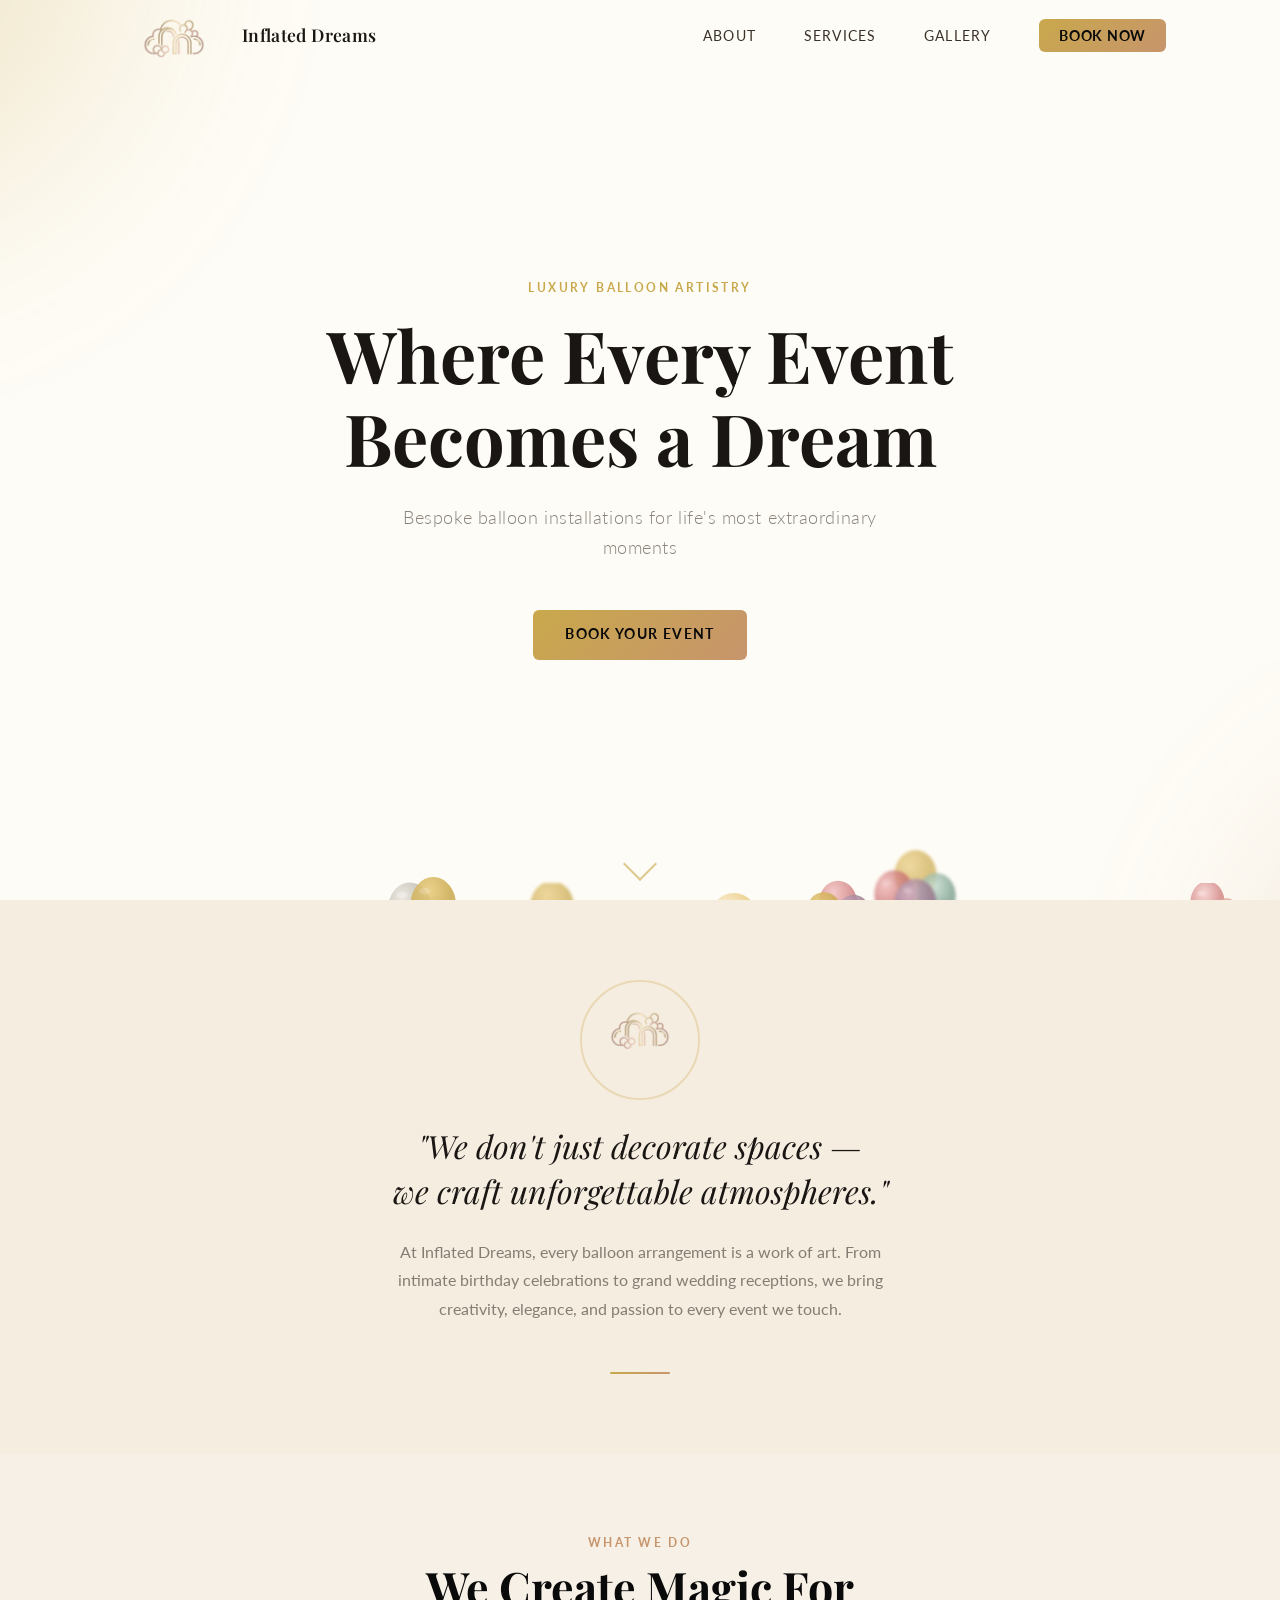
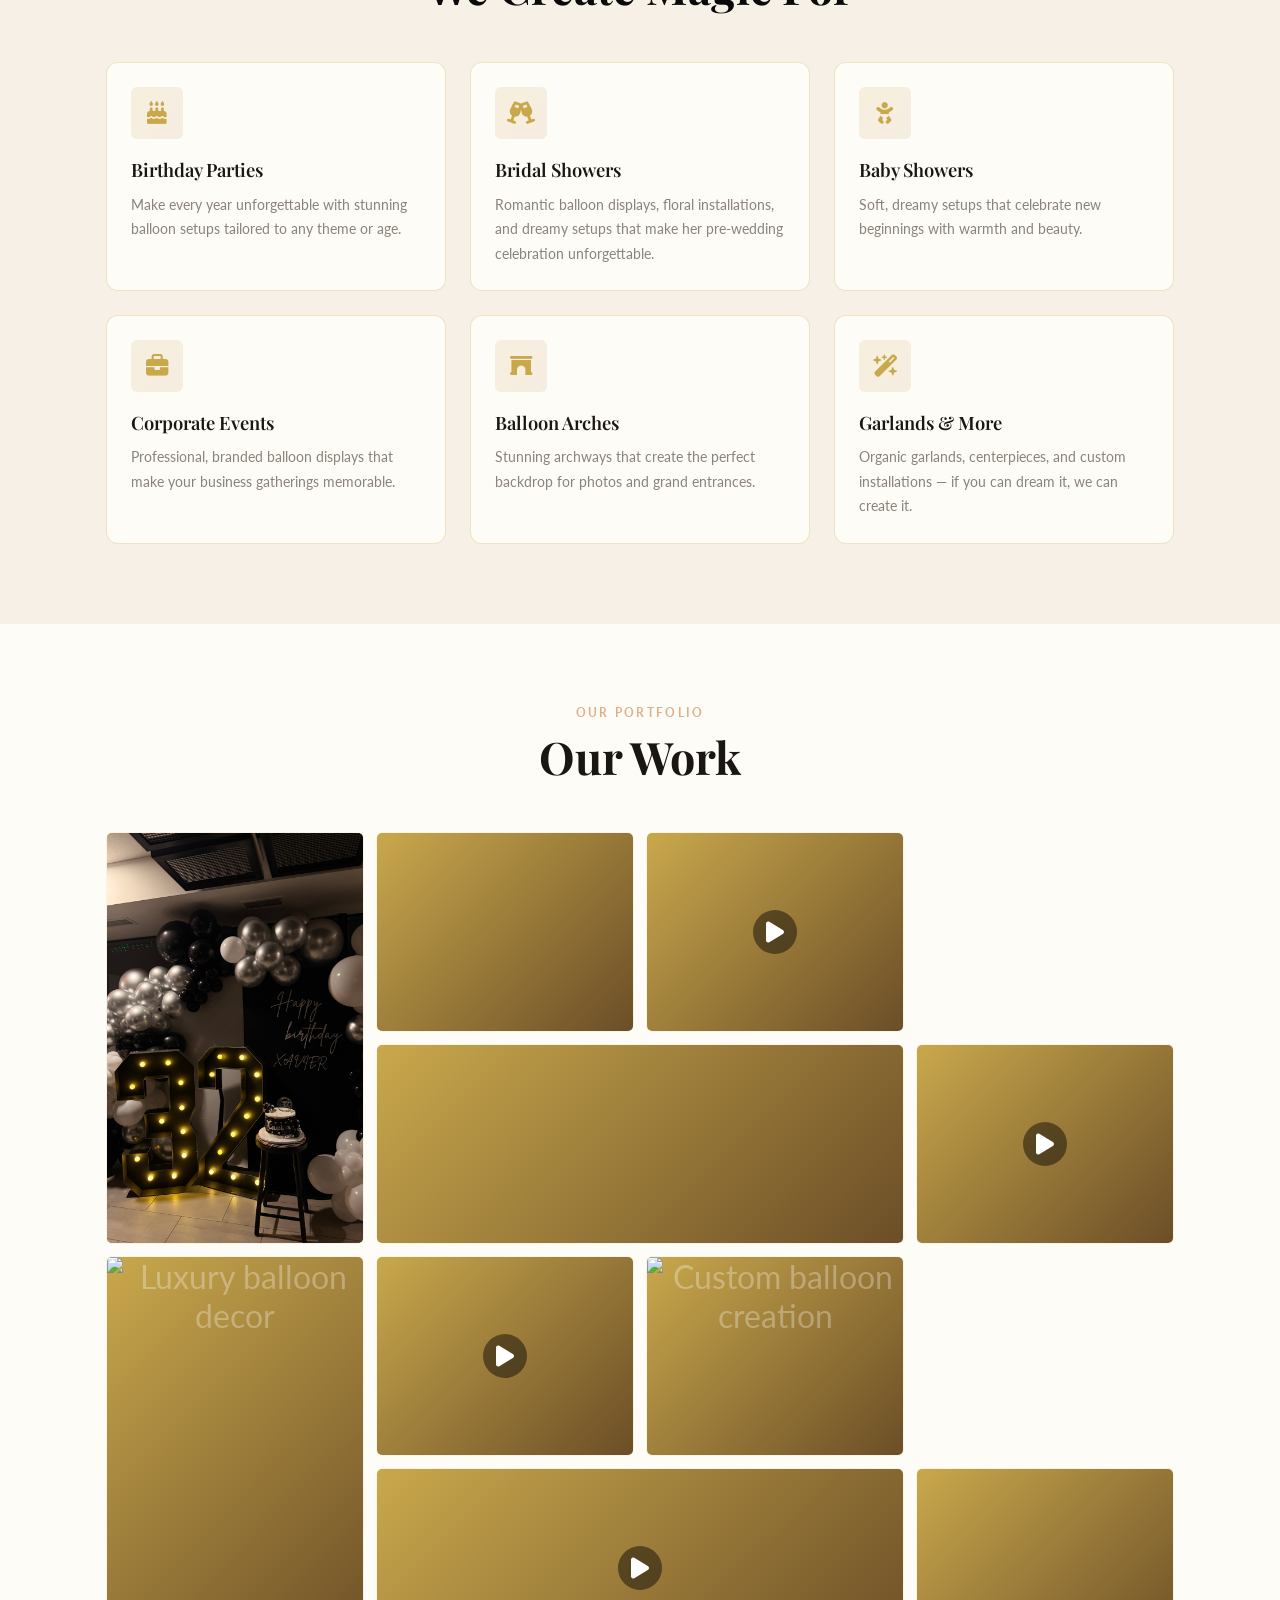
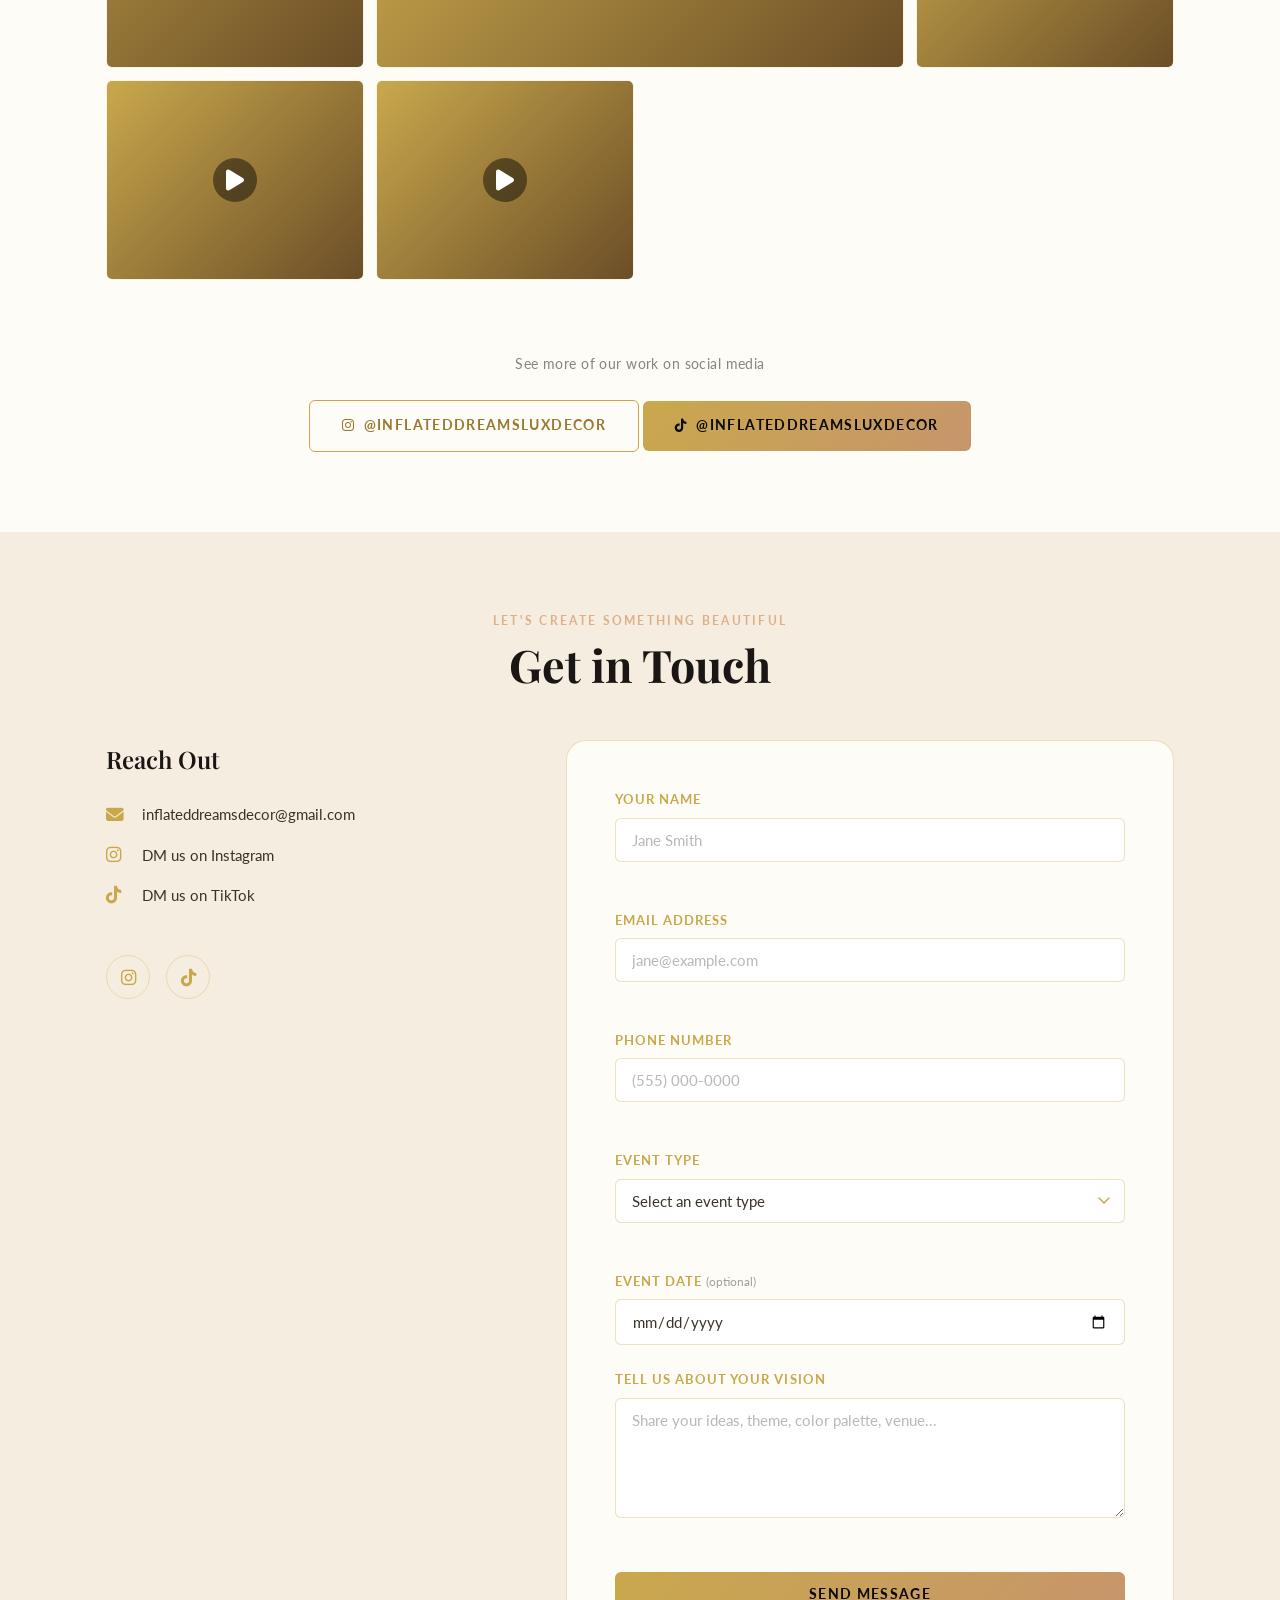
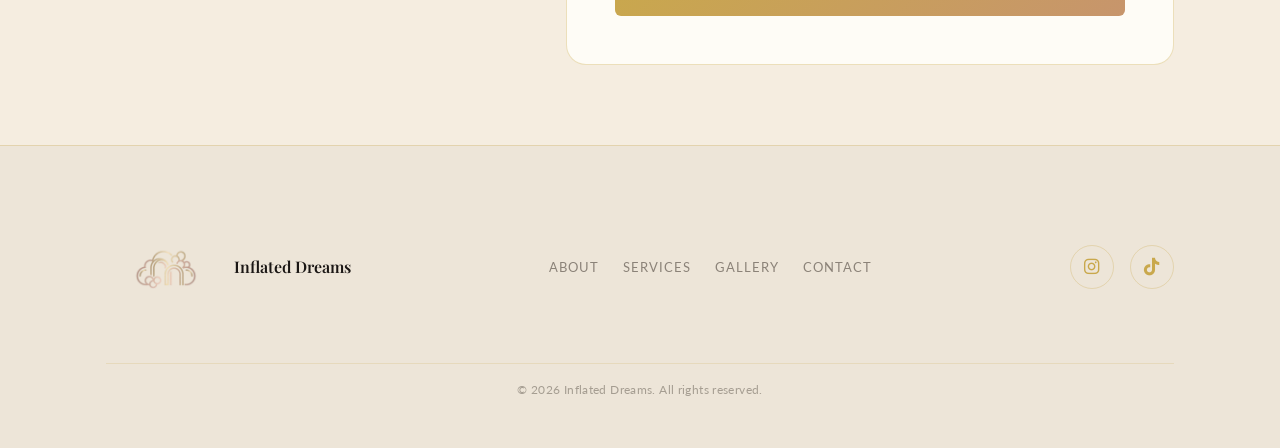
==== commit c9ea866a: "chore: updated social links" ====
--- a/index.html
+++ b/index.html
@@ -502,13 +502,13 @@
 
         <div class="gallery-cta animate-on-scroll">
           <p class="gallery-cta-text">See more of our work on social media</p>
-          <a href="https://instagram.com/inflateddreamssss9" target="_blank" rel="noopener noreferrer" class="btn btn--outline">
+          <a href="https://instagram.com/inflateddreamsluxdecor" target="_blank" rel="noopener noreferrer" class="btn btn--outline">
             <i class="fa-brands fa-instagram" aria-hidden="true"></i>
-            @inflateddreamsdecor
+            @inflateddreamsluxdecor
           </a>
-          <a href="https://tiktok.com/@inflateddreams6" target="_blank" rel="noopener noreferrer" class="btn btn--primary" style="margin-top: 10px;">
+          <a href="https://www.tiktok.com/@inflateddreamsluxdecor" target="_blank" rel="noopener noreferrer" class="btn btn--primary" style="margin-top: 10px;">
             <i class="fa-brands fa-tiktok" aria-hidden="true"></i>
-            @inflateddreamsdecor
+            @inflateddreamsluxdecor
           </a>
         </div>
       </div>
@@ -532,18 +532,18 @@
               </li>
               <li class="contact-info-item">
                 <i class="fa-brands fa-instagram" aria-hidden="true"></i>
-                <a href="https://instagram.com/inflateddreamssss9" target="_blank" rel="noopener noreferrer" class="contact-info-link">DM us on Instagram</a>
+                <a href="https://instagram.com/inflateddreamsluxdecor" target="_blank" rel="noopener noreferrer" class="contact-info-link">DM us on Instagram</a>
               </li>
               <li class="contact-info-item">
                 <i class="fa-brands fa-tiktok" aria-hidden="true"></i>
-                <a href="https://tiktok.com/@inflateddreams6" target="_blank" rel="noopener noreferrer" class="contact-info-link">DM us on TikTok</a>
+                <a href="https://www.tiktok.com/@inflateddreamsluxdecor" target="_blank" rel="noopener noreferrer" class="contact-info-link">DM us on TikTok</a>
               </li>
             </ul>
             <div class="contact-social">
-              <a href="https://instagram.com/inflateddreamssss9" target="_blank" rel="noopener noreferrer" class="social-icon-link" aria-label="Follow us on Instagram">
+              <a href="https://instagram.com/inflateddreamsluxdecor" target="_blank" rel="noopener noreferrer" class="social-icon-link" aria-label="Follow us on Instagram">
                 <i class="fa-brands fa-instagram"></i>
               </a>
-              <a href="https://tiktok.com/@inflateddreams6" target="_blank" rel="noopener noreferrer" class="social-icon-link" aria-label="Follow us on TikTok">
+              <a href="https://www.tiktok.com/@inflateddreamsluxdecor" target="_blank" rel="noopener noreferrer" class="social-icon-link" aria-label="Follow us on TikTok">
                 <i class="fa-brands fa-tiktok"></i>
               </a>
             </div>
@@ -636,10 +636,10 @@
         <a href="#contact" class="footer-nav-link">Contact</a>
       </nav>
       <div class="footer-social">
-        <a href="https://instagram.com/inflateddreamssss9" target="_blank" rel="noopener noreferrer" class="social-icon-link" aria-label="Follow Inflated Dreams on Instagram">
+        <a href="https://instagram.com/inflateddreamsluxdecor" target="_blank" rel="noopener noreferrer" class="social-icon-link" aria-label="Follow Inflated Dreams on Instagram">
           <i class="fa-brands fa-instagram"></i>
         </a>
-        <a href="https://tiktok.com/@inflateddreams6" target="_blank" rel="noopener noreferrer" class="social-icon-link" aria-label="Follow Inflated Dreams on TikTok">
+        <a href="https://www.tiktok.com/@inflateddreamsluxdecor" target="_blank" rel="noopener noreferrer" class="social-icon-link" aria-label="Follow Inflated Dreams on TikTok">
           <i class="fa-brands fa-tiktok"></i>
         </a>
       </div>
@@ -666,10 +666,10 @@
       <li><a href="#contact" class="mobile-nav-link">Book Now</a></li>
     </ul>
     <div class="mobile-social">
-      <a href="https://instagram.com/inflateddreamssss9" target="_blank" rel="noopener noreferrer" aria-label="Instagram">
+      <a href="https://instagram.com/inflateddreamsluxdecor" target="_blank" rel="noopener noreferrer" aria-label="Instagram">
         <i class="fa-brands fa-instagram"></i>
       </a>
-      <a href="https://tiktok.com/@inflateddreams6" target="_blank" rel="noopener noreferrer" aria-label="TikTok">
+      <a href="https://www.tiktok.com/@inflateddreamsluxdecor" target="_blank" rel="noopener noreferrer" aria-label="TikTok">
         <i class="fa-brands fa-tiktok"></i>
       </a>
     </div>
